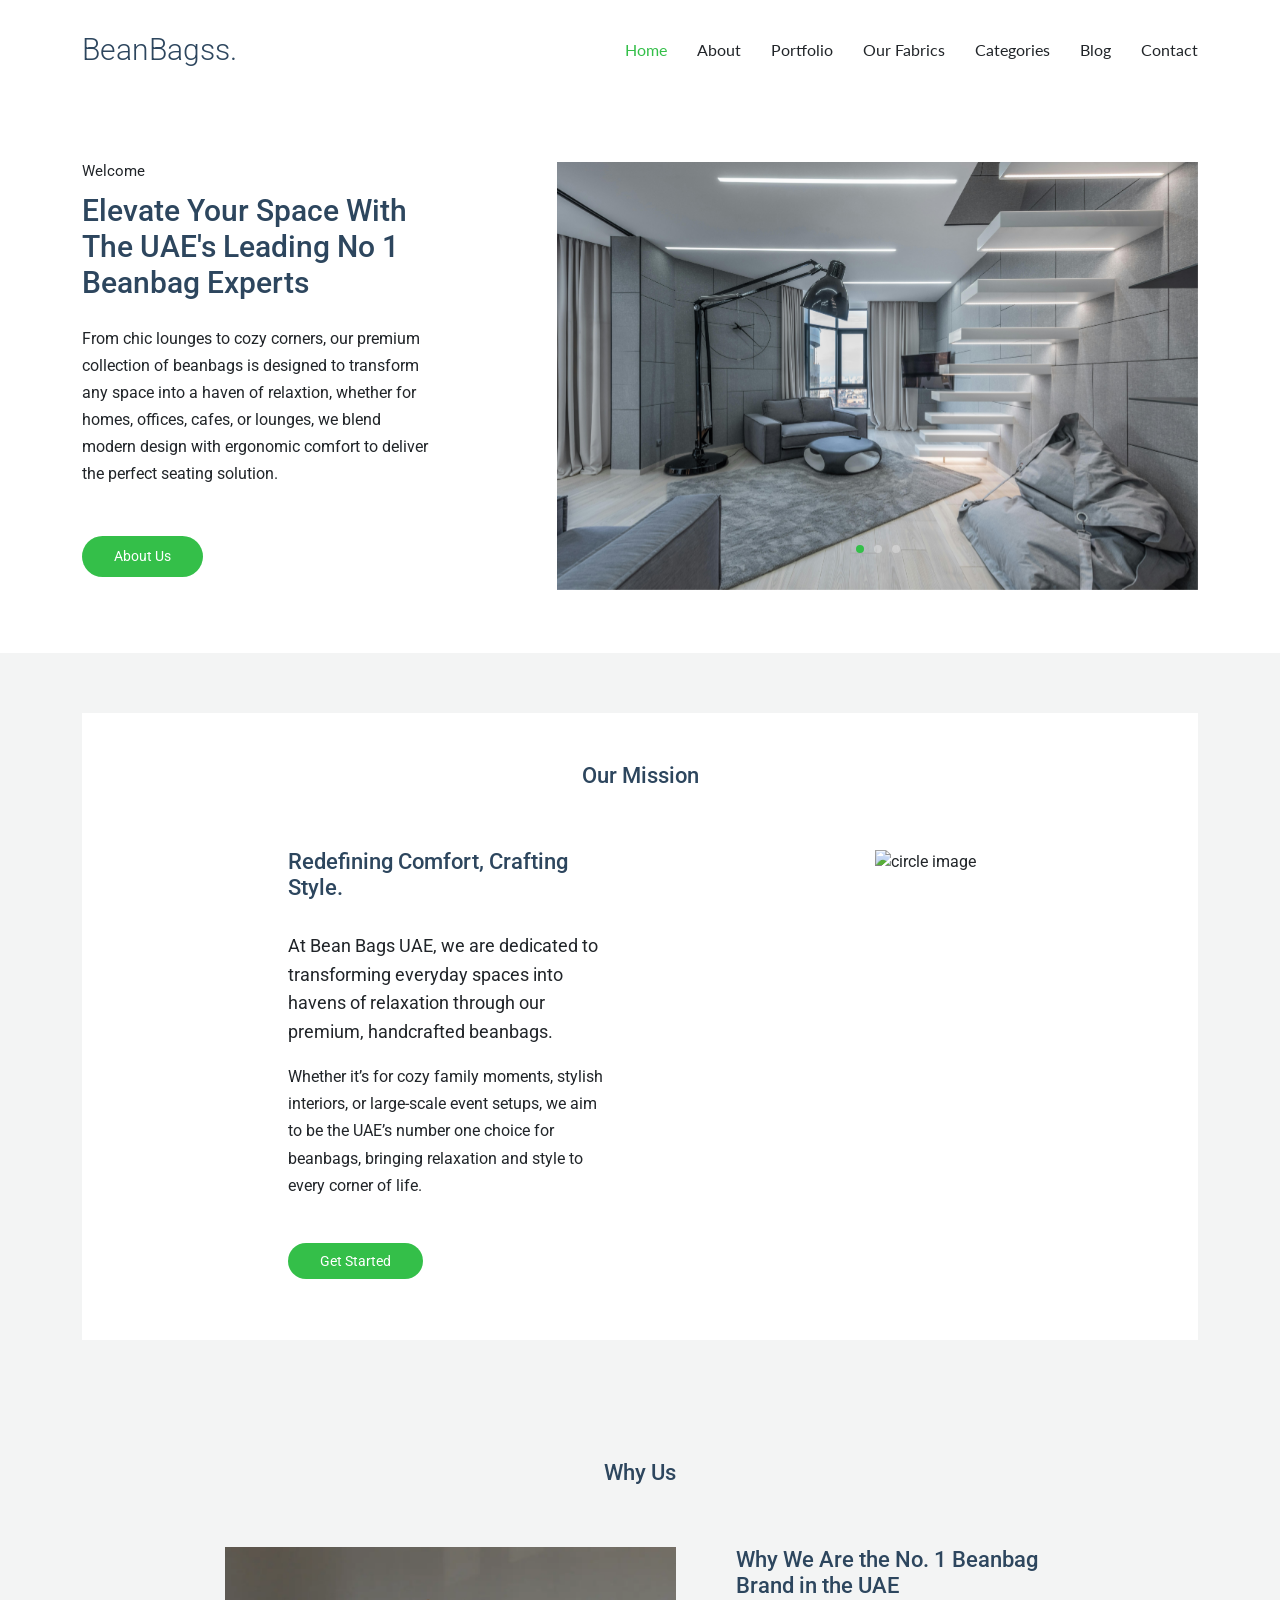
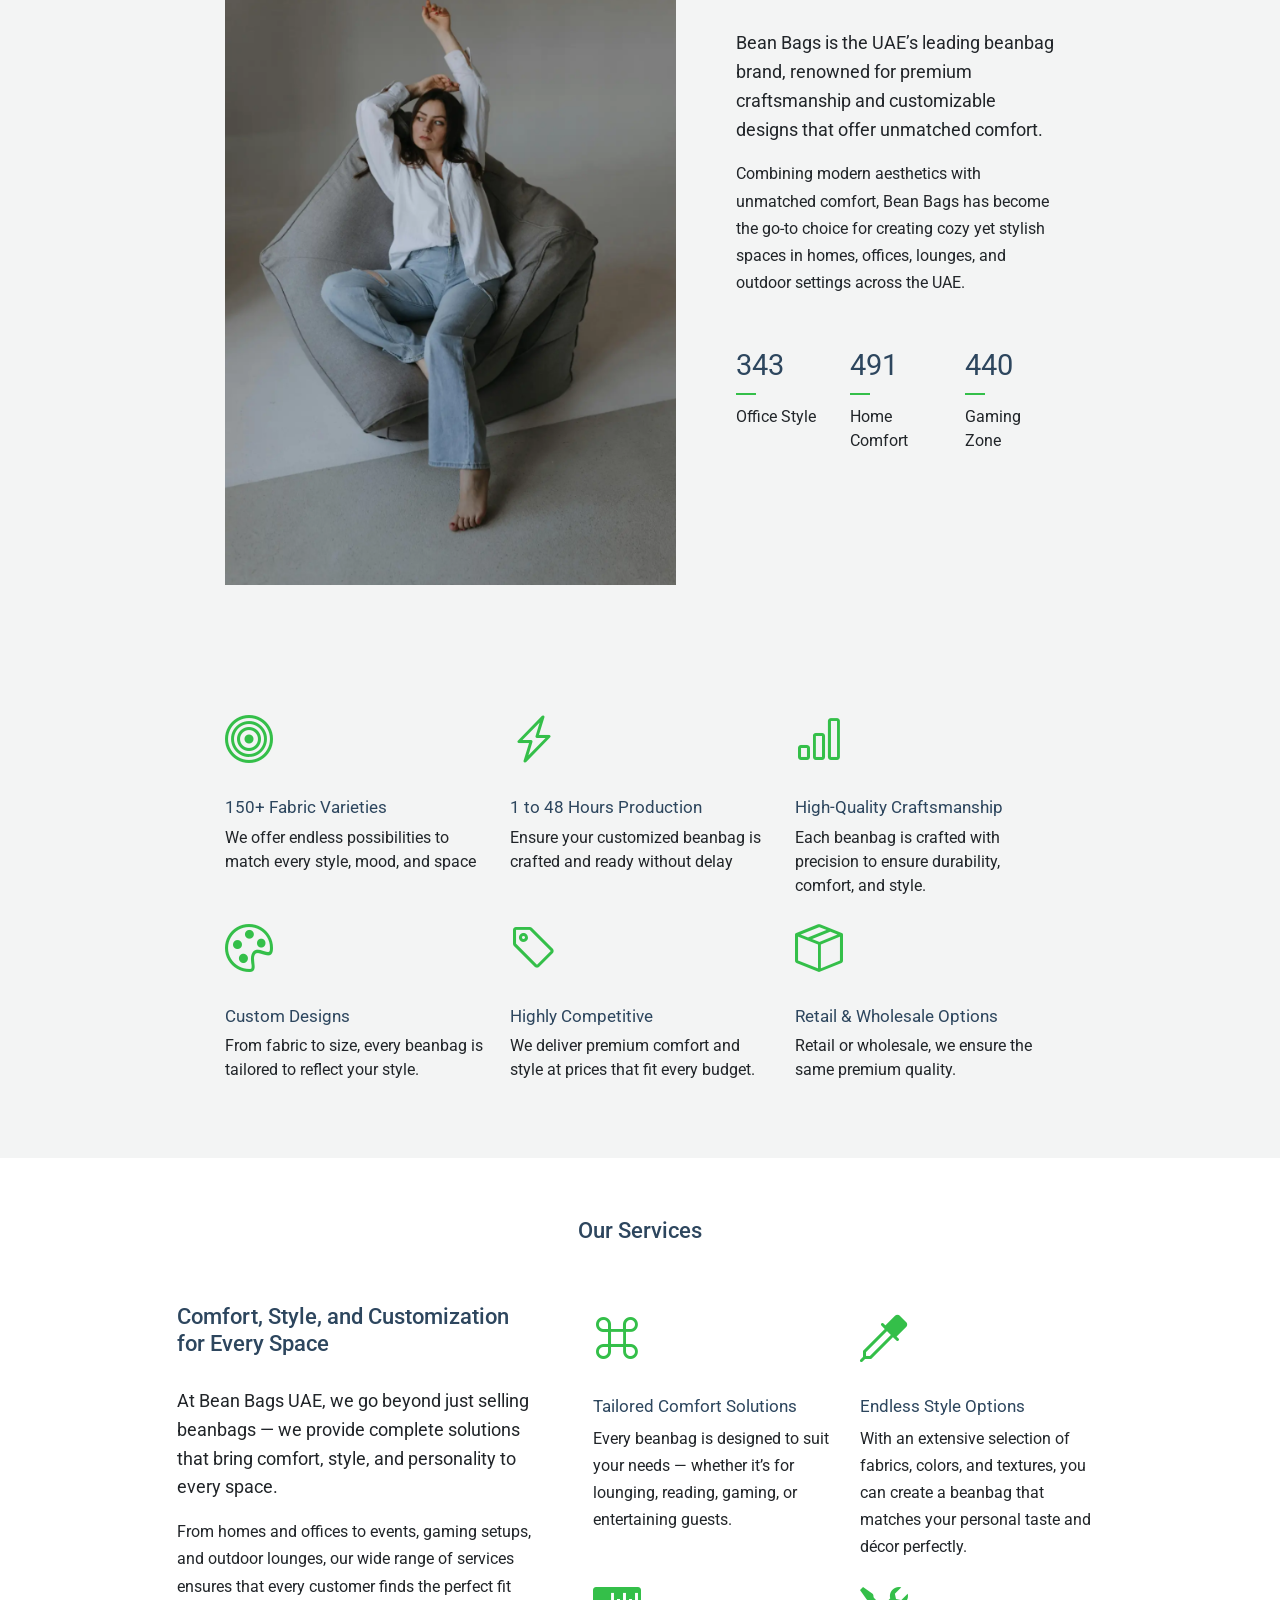
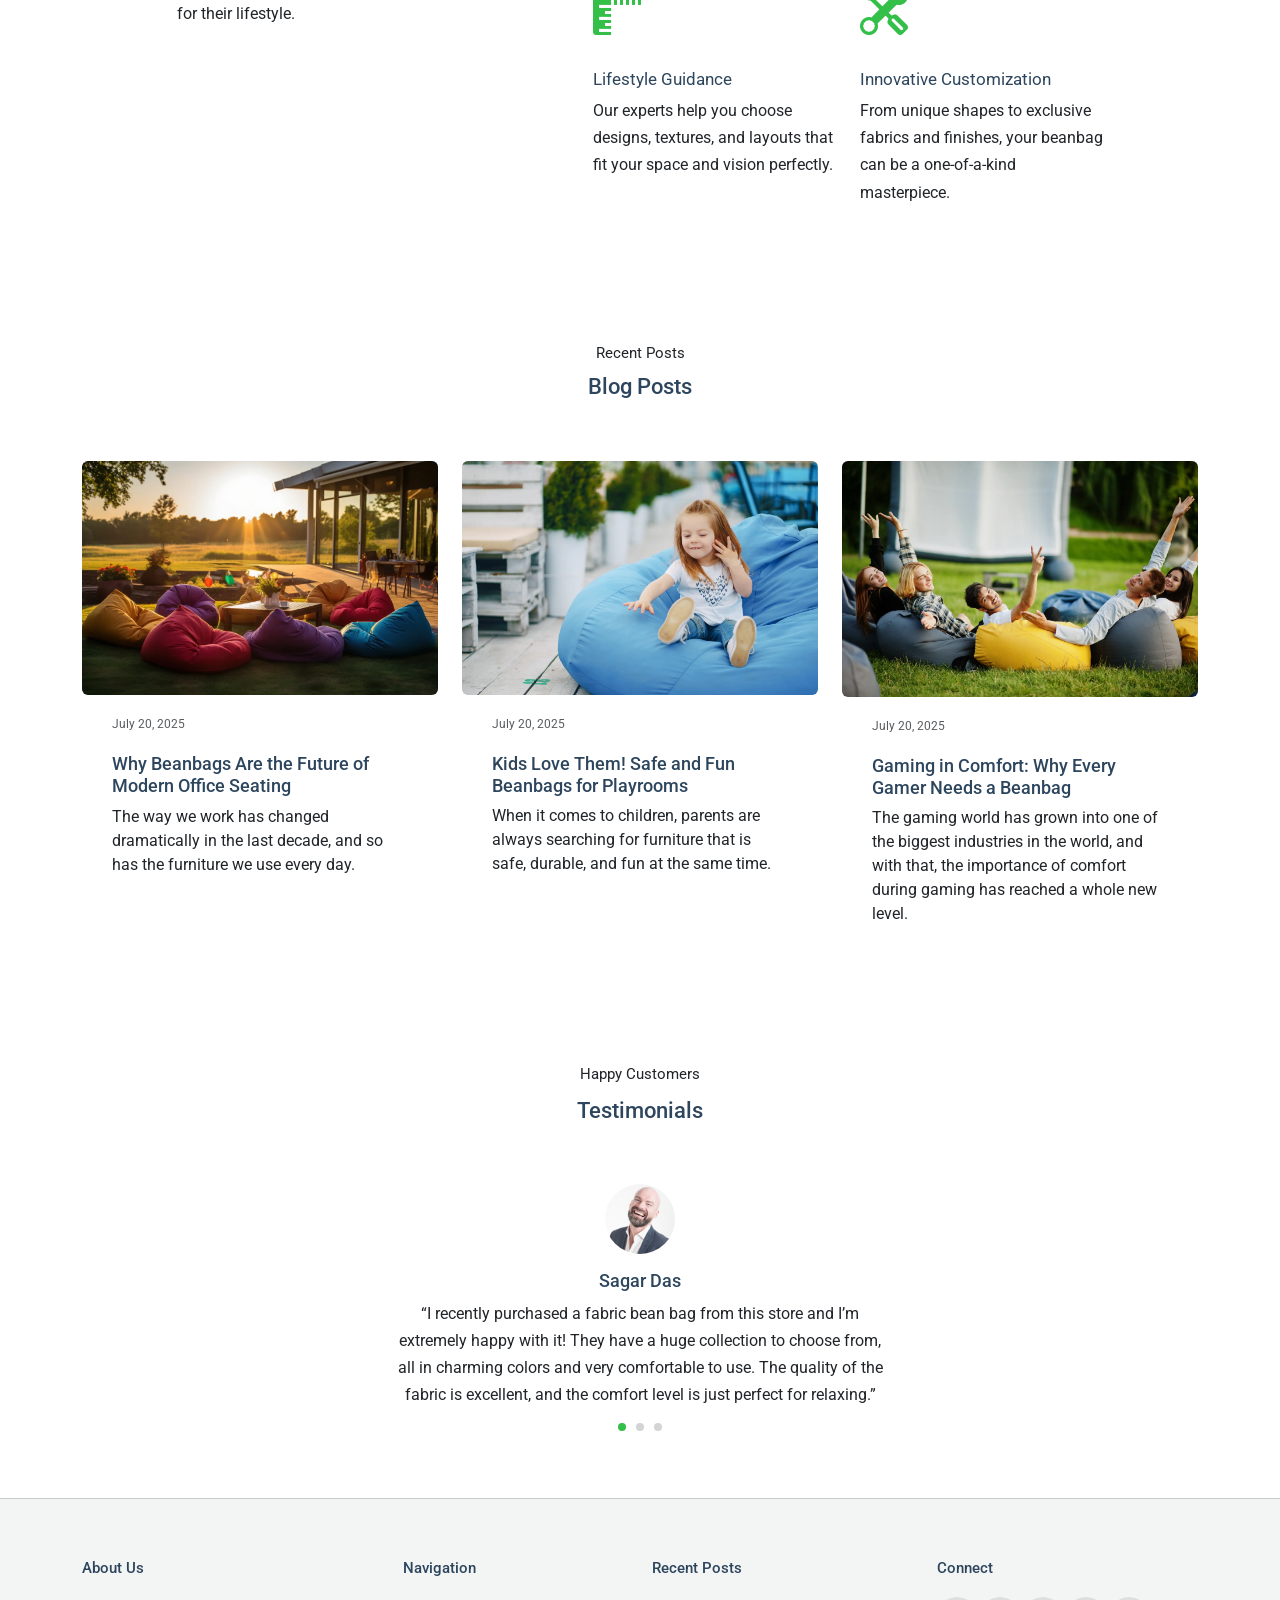
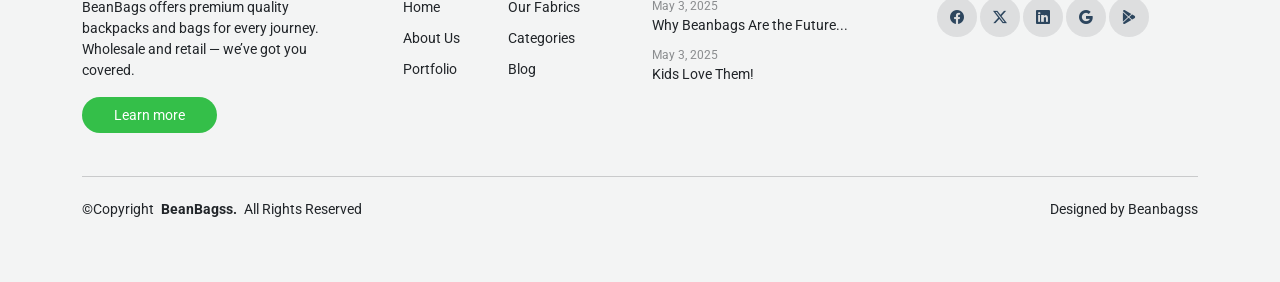
==== index.html @ 2bb68c2b "stage 1 completed" ====
<!DOCTYPE html>
<html lang="en">

<head>
  <meta charset="utf-8">
  <meta content="width=device-width, initial-scale=1.0" name="viewport">
  <title>BeanBagss</title>
  <meta name="description" content="">
  <meta name="keywords" content="">

  <!-- Favicons -->
  <link href="assets/img/favicon.png" rel="icon">
  <link href="assets/img/apple-touch-icon.png" rel="apple-touch-icon">

  <!-- Fonts -->
  <link href="https://fonts.googleapis.com" rel="preconnect">
  <link href="https://fonts.gstatic.com" rel="preconnect" crossorigin>
  <link
    href="https://fonts.googleapis.com/css2?family=Roboto:ital,wght@0,100;0,300;0,400;0,500;0,700;0,900;1,100;1,300;1,400;1,500;1,700;1,900&family=Lato:ital,wght@0,100;0,300;0,400;0,700;0,900;1,100;1,300;1,400;1,700;1,900&display=swap"
    rel="stylesheet">

  <!-- Vendor CSS Files -->
  <link href="assets/vendor/bootstrap/css/bootstrap.min.css" rel="stylesheet">
  <link href="assets/vendor/bootstrap-icons/bootstrap-icons.css" rel="stylesheet">
  <link href="assets/vendor/aos/aos.css" rel="stylesheet">
  <link href="assets/vendor/swiper/swiper-bundle.min.css" rel="stylesheet">
  <link href="assets/vendor/glightbox/css/glightbox.min.css" rel="stylesheet">

  <!-- Main CSS File -->
  <link href="assets/css/main.css" rel="stylesheet">


</head>

<body class="index-page">

  <header id="header" class="header d-flex align-items-center sticky-top">
    <div class="container-fluid container-xl position-relative d-flex align-items-center justify-content-between">

      <a href="index.html" class="logo d-flex align-items-center">
        <!-- Uncomment the line below if you also wish to use an image logo -->
        <!-- <img src="assets/img/logo.png" alt=""> -->
        <h1 class="sitename">BeanBagss.</h1>
      </a>

      <nav id="navmenu" class="navmenu">
        <ul>
          <li><a href="index.html" class="active">Home</a></li>
          <li><a href="about.html">About</a></li>
          <li><a href="portfolio.html">Portfolio</a></li>
          <li><a href="OurFabrics.html">Our Fabrics</a></li>
          <li><a href="category.html">Categories</a></li>
          <li><a href="blog.html">Blog</a></li>

          <li><a href="contact.html">Contact</a></li>
        </ul>
        <i class="mobile-nav-toggle d-xl-none bi bi-list"></i>
      </nav>

    </div>
  </header>

  <main class="main">

    <!-- About Section -->
    <section id="about" class="about section">

      <div class="container">
        <div class="row align-items-center justify-content-between">
          <div class="col-lg-7 mb-5 mb-lg-0 order-lg-2" data-aos="fade-up" data-aos-delay="400">
            <div class="swiper init-swiper">
              <script type="application/json" class="swiper-config">
                {
                  "loop": true,
                  "speed": 600,
                  "autoplay": {
                    "delay": 5000
                  },
                  "slidesPerView": "auto",
                  "pagination": {
                    "el": ".swiper-pagination",
                    "type": "bullets",
                    "clickable": true
                  },
                  "breakpoints": {
                    "320": {
                      "slidesPerView": 1,
                      "spaceBetween": 40
                    },
                    "1200": {
                      "slidesPerView": 1,
                      "spaceBetween": 1
                    }
                  }
                }
              </script>
              <div class="swiper-wrapper">
                <div class="swiper-slide">
                  <img src="assets/img/img1.jpg" alt="Image" class="img-fluid">
                </div>
                <div class="swiper-slide">
                  <img src="assets/img/img2.jpg" alt="Image" class="img-fluid">
                </div>
                <div class="swiper-slide">
                  <img src="assets/img/img3.jpg" alt="Image" class="img-fluid">
                </div>
              </div>
              <div class="swiper-pagination"></div>
            </div>
          </div>
          <div class="col-lg-4 order-lg-1">
            <span class="section-subtitle" data-aos="fade-up">Welcome</span>
            <h1 class="mb-4" data-aos="fade-up">
              Elevate Your Space With The UAE's Leading No 1 Beanbag Experts
            </h1>
            <p data-aos="fade-up">
              From chic lounges to cozy corners, our premium collection of beanbags is designed to transform any space
              into a haven of relaxtion, whether for homes, offices, cafes, or lounges, we blend modern design with
              ergonomic comfort to deliver the perfect seating solution.
            </p>
            <p class="mt-5" data-aos="fade-up">
              <a href="about.html" class="btn btn-get-started">About Us</a>
            </p>
          </div>
        </div>
      </div>
    </section><!-- /About Section -->

    <!-- About 2 Section -->
    <section id="about-2" class="about-2 section light-background">

      <div class="container">
        <div class="content">
          <div class="container section-title" data-aos="fade-up">

            <h2>Our Mission</h2>
          </div><!-- End Section Title -->
          <div class="row justify-content-center">
            <div class="col-sm-12 col-md-5 col-lg-4 col-xl-4 order-lg-2 offset-xl-1 mb-4">
              <div class="img-wrap text-center text-md-left" data-aos="fade-up" data-aos-delay="100">
                <div class="img">
                  <img src="assets/img/img4.png" alt="circle image" class="img-fluid">
                </div>
              </div>
            </div>

            <div class="offset-md-0 offset-lg-1 col-sm-12 col-md-5 col-lg-5 col-xl-4" data-aos="fade-up">
              <div class="px-3">
                <!-- <span class="content-subtitle">Our Mission</span> -->
                <h2 class="content-title text-start">
                  Redefining Comfort, Crafting Style.
                </h2>
                <p class="lead">
                  At Bean Bags UAE, we are dedicated to transforming everyday spaces into havens of relaxation through
                  our premium, handcrafted beanbags. </p>
                <p class="mb-5">
                  Whether it’s for cozy family moments, stylish interiors, or large-scale event setups, we aim to be the
                  UAE’s number one choice
                  for beanbags, bringing relaxation and style to every corner of life.
                </p>
                <p>
                  <a href="#" class="btn-get-started">Get Started</a>
                </p>
              </div>
            </div>
          </div>
        </div>
      </div>
    </section><!-- /About 2 Section -->

    <!-- Services Section -->


    <!-- Stats Section -->
    <section id="stats" class="stats section light-background">
      <div class="container section-title" data-aos="fade-up">

        <h2>Why Us</h2>
      </div><!-- End Section Title -->
      <div class="container">

        <div class="row gy-4 justify-content-center">

          <div class="col-lg-5">
            <div class="images-overlap">
              <img src="assets/img/img17.png" alt="student" class="img-fluid img-1" data-aos="fade-up">
            </div>
          </div>

          <div class="col-lg-4 ps-lg-5">
            <h2 class="content-title">Why We Are the No. 1 Beanbag Brand
              in the UAE</h2>
            <p class="lead">
              Bean Bags is the UAE’s leading beanbag brand, renowned for premium craftsmanship and customizable designs
              that offer unmatched comfort.
            </p>
            <p class="mb-5">
              Combining modern aesthetics with unmatched comfort, Bean Bags has become the go-to choice for creating
              cozy
              yet stylish spaces in homes, offices, lounges, and outdoor settings across the UAE.
            </p>
            <div class="row mb-5 count-numbers">

              <!-- Start Stats Item -->
              <div class="col-4 counter" data-aos="fade-up" data-aos-delay="100">
                <span data-purecounter-separator="true" data-purecounter-start="0" data-purecounter-end="457"
                  data-purecounter-duration="1" class="purecounter number"></span>
                <span class="d-block">Office Style</span>
              </div>
              <!-- End Stats Item -->

              <!-- Start Stats Item -->
              <div class="col-4 counter" data-aos="fade-up" data-aos-delay="200">
                <span data-purecounter-separator="true" data-purecounter-start="0" data-purecounter-end="654"
                  data-purecounter-duration="1" class="purecounter number"></span>
                <span class="d-block">Home Comfort</span>
              </div>
              <!-- End Stats Item -->

              <!-- Start Stats Item -->
              <div class="col-4 counter" data-aos="fade-up" data-aos-delay="300">
                <span data-purecounter-separator="true" data-purecounter-start="0" data-purecounter-end="587"
                  data-purecounter-duration="1" class="purecounter number"></span>
                <span class="d-block">Gaming Zone</span>
              </div>
              <!-- End Stats Item -->

            </div>
          </div>

        </div>

      </div>
    </section><!-- /Stats Section -->




    <section id="services" class="services section light-background">

      <div class="container">
        <div class="row gy-4 justify-content-center">

          <div class="col-lg-3">
            <div class="services-item" data-aos="fade-up">
              <div class="services-icon">
                <i class="bi bi-bullseye"></i>
              </div>
              <div>
                <h3>150+ Fabric Varieties</h3>
                <p>We offer endless possibilities to match every style, mood, and space</p>
              </div>
            </div>
          </div>

          <div class="col-lg-3">
            <div class="services-item" data-aos="fade-up" data-aos-delay="100">
              <div class="services-icon">
                <i class="bi bi-lightning-charge"></i>
              </div>
              <div>
                <h3>1 to 48 Hours Production</h3>
                <p>Ensure your customized beanbag is crafted and ready without delay</p>
              </div>
            </div>
          </div>

          <div class="col-lg-3">
            <div class="services-item" data-aos="fade-up" data-aos-delay="200">
              <div class="services-icon">
                <i class="bi bi-bar-chart"></i>
              </div>
              <div>
                <h3>High-Quality Craftsmanship</h3>
                <p>Each beanbag is crafted with precision to ensure durability, comfort, and style.</p>
              </div>
            </div>
          </div>




        </div>
      </div>

      <div class="container">
        <div class="row gy-4 justify-content-center">

          <div class="col-lg-3">
            <div class="services-item" data-aos="fade-up">
              <div class="services-icon">
                <i class="bi bi-palette"></i>
              </div>
              <div>
                <h3>Custom Designs</h3>
                <p>From fabric to size, every beanbag is tailored to reflect your style.</p>
              </div>
            </div>
          </div>

          <div class="col-lg-3">
            <div class="services-item" data-aos="fade-up" data-aos-delay="100">
              <div class="services-icon">
                <i class="bi bi-tag"></i>
              </div>
              <div>
                <h3>Highly Competitive</h3>
                <p>We deliver premium comfort and style at prices that fit every budget.</p>
              </div>
            </div>
          </div>

          <div class="col-lg-3">
            <div class="services-item" data-aos="fade-up" data-aos-delay="200">
              <div class="services-icon">
                <i class="bi bi-box-seam"></i>
              </div>
              <div>
                <h3>Retail & Wholesale Options</h3>
                <p> Retail or wholesale, we ensure the same premium quality.</p>
              </div>
            </div>
          </div>




        </div>
      </div>
    </section><!-- /Services Section -->





    <!-- Services 2 Section -->
    <section id="services-2" class="services-2 section">

      <div class="container">
        <div class="container section-title" data-aos="fade-up">

          <h2>Our Services</h2>
        </div><!-- End Section Title -->
        <div class="row justify-content-center" data-aos="fade-up">
          <div class="col-md-6 col-lg-4">

            <h2 class="content-title">
              Comfort, Style, and Customization for Every Space
            </h2>
            <p class="lead">
              At Bean Bags UAE, we go beyond just selling beanbags — we provide complete solutions that bring comfort,
              style, and personality to every space.
            </p>
            <p class="mb-5">
              From homes and offices to events, gaming setups, and outdoor lounges, our wide range of services ensures
              that every customer finds the perfect fit for their lifestyle.
            </p>
            <!-- <p>
              <a href="#" class="btn btn-get-started">View All Services</a>
            </p> -->
          </div>
          <div class="col-md-6 col-lg-6 ps-lg-5">
            <div class="row">
              <div class="col-6 col-sm-6 col-md-6 col-lg-6">
                <div class="services-item" data-aos="fade-up" data-aos-delay="">
                  <div class="services-icon">
                    <i class="bi bi-command"></i>
                  </div>
                  <div>
                    <h3>Tailored Comfort Solutions</h3>
                    <p>Every beanbag is designed to suit your needs — whether it’s for lounging, reading, gaming, or
                      entertaining guests.</p>
                  </div>
                </div>
              </div>
              <div class="col-6 col-sm-6 col-md-6 col-lg-6">
                <div class="services-item" data-aos="fade-up" data-aos-delay="100">
                  <div class="services-icon">
                    <i class="bi bi-eyedropper"></i>
                  </div>
                  <div>
                    <h3>Endless Style Options</h3>
                    <p>With an extensive selection of fabrics, colors, and textures, you can create a beanbag that
                      matches your personal taste and décor perfectly.</p>
                  </div>
                </div>
              </div>


              <div class="col-6 col-sm-6 col-md-6 col-lg-6">
                <div class="services-item" data-aos="fade-up" data-aos-delay="200">
                  <div class="services-icon">
                    <i class="bi bi-rulers"></i>
                  </div>
                  <div>
                    <h3>Lifestyle Guidance</h3>
                    <p>Our experts help you choose designs, textures, and layouts that fit your space and vision
                      perfectly.</p>
                  </div>
                </div>
              </div>



              <div class="col-6 col-sm-6 col-md-6 col-lg-6">
                <div class="services-item" data-aos="fade-up" data-aos-delay="300">
                  <div class="services-icon">
                    <i class="bi bi-tools"></i>
                  </div>
                  <div>
                    <h3>Innovative Customization</h3>
                    <p>From unique shapes to exclusive fabrics and finishes, your beanbag can be a one-of-a-kind
                      masterpiece.</p>
                  </div>
                </div>
              </div>
            </div>
          </div>
        </div>
      </div>
    </section><!-- /Services 2 Section -->






    <!-- Blog Posts Section -->
    <section id="blog-posts" class="blog-posts section">
      <!-- Section Title -->
      <div class="container section-title" data-aos="fade-up">
        <p>Recent Posts</p>
        <h2>Blog Posts</h2>
      </div><!-- End Section Title -->
      <div class="container">

        <div class="row gy-4">
          <div class="col-md-6 col-lg-4">
            <div class="post-entry" data-aos="fade-up" data-aos-delay="100">
              <a href="#" class="thumb d-block"><img src="assets/img/img211.png" alt="Image"
                  class="img-fluid rounded"></a>

              <div class="post-content">
                <div class="meta">

                  <span class="date">July 20, 2025</span>
                </div>
                <h3><a href="blog1.html">Why Beanbags Are the Future of Modern Office Seating</a></h3>
                <p>
                  The way we work has changed dramatically in the last decade, and so has the furniture we use every
                  day.
                </p>


              </div>
            </div>
          </div>

          <div class="col-md-6 col-lg-4">
            <div class="post-entry" data-aos="fade-up" data-aos-delay="200">
              <a href="#" class="thumb d-block"><img src="assets/img/img22.png" alt="Image"
                  class="img-fluid rounded"></a>

              <div class="post-content">
                <div class="meta">

                  <span class="date">July 20, 2025</span>
                </div>
                <h3><a href="blog2.html">Kids Love Them! Safe and Fun Beanbags for Playrooms</a></h3>
                <p>
                  When it comes to children, parents are always searching for furniture that is
                  safe, durable, and fun at the same time.
                </p>


              </div>
            </div>
          </div>

          <div class="col-md-6 col-lg-4">
            <div class="post-entry" data-aos="fade-up" data-aos-delay="300">
              <a href="#" class="thumb d-block"><img src="assets/img/img23.png" alt="Image"
                  class="img-fluid rounded"></a>

              <div class="post-content">
                <div class="meta">

                  <span class="date">July 20, 2025</span>
                </div>
                <h3><a href="blog3.html">Gaming in Comfort: Why Every Gamer Needs a Beanbag</a></h3>
                <p>
                  The gaming world has grown into one of the biggest industries in the world, and
                  with that, the importance of comfort during gaming has reached a whole new
                  level.
                </p>


              </div>
            </div>
          </div>
        </div>
      </div>
    </section><!-- /Blog Posts Section -->


    <!-- Testimonials Section -->
    <section id="testimonials" class="testimonials section">
      <!-- Section Title -->
      <div class="container section-title" data-aos="fade-up">
        <p>Happy Customers</p>
        <h2>Testimonials</h2>
      </div><!-- End Section Title -->

      <div class="container" data-aos="fade-up">
        <div class="row justify-content-center">
          <div class="col-lg-7">
            <div class="swiper init-swiper">
              <script type="application/json" class="swiper-config">
                {
                  "loop": true,
                  "speed": 600,
                  "autoplay": {
                    "delay": 5000
                  },
                  "slidesPerView": "auto",
                  "pagination": {
                    "el": ".swiper-pagination",
                    "type": "bullets",
                    "clickable": true
                  },
                  "breakpoints": {
                    "320": {
                      "slidesPerView": 1,
                      "spaceBetween": 40
                    },
                    "1200": {
                      "slidesPerView": 1,
                      "spaceBetween": 1
                    }
                  }
                }
              </script>
              <div class="swiper-wrapper">
                <div class="swiper-slide">
                  <div class="testimonial mx-auto">
                    <figure class="img-wrap">
                      <img src="assets/img/testimonials/testimonials-1.jpg" alt="Image" class="img-fluid">
                    </figure>
                    <h3 class="name">Sagar Das</h3>
                    <blockquote>
                      <p>
                        “I recently purchased a fabric bean bag from this store and I’m extremely happy with it! They
                        have a huge collection to choose from,
                        all in charming colors and very comfortable to use. The quality of the fabric is excellent, and
                        the comfort level is just perfect for relaxing.”
                      </p>
                    </blockquote>
                  </div>
                </div>
                <div class="swiper-slide">
                  <div class="testimonial mx-auto">
                    <figure class="img-wrap">
                      <img src="assets/img/testimonials/testimonials-2.jpg" alt="Image" class="img-fluid">
                    </figure>
                    <h3 class="name">Ryan RBK</h3>
                    <blockquote>
                      <p>
                        “Recently ordered their sofa and absolutely loved it. Was skeptical
                        because it was online but i was fully happy and satisfied once i got it delivered. Amazing
                        finish and quality.”
                      </p>
                    </blockquote>
                  </div>
                </div>
                <div class="swiper-slide">
                  <div class="testimonial mx-auto">
                    <figure class="img-wrap">
                      <img src="assets/img/testimonials/testimonials-3.jpg" alt="Image" class="img-fluid">
                    </figure>
                    <h3 class="name">Marianna M</h3>
                    <blockquote>
                      <p>
                        “We are very satisfied with Beanbags UAE.
                        Great quality bean bags for a fair price.
                        Very good service, fast communication and delivery.
                        Polite and professional employees.
                        Definitely will buy again.”
                      </p>
                    </blockquote>
                  </div>
                </div>
              </div>
              <div class="swiper-pagination"></div>
            </div>
          </div>
        </div>
      </div>
    </section><!-- /Testimonials Section -->

  </main>

  <footer id="footer" class="footer light-background">
    <div class="container">
      <div class="row g-4">
        <div class="col-md-6 col-lg-3 mb-3 mb-md-0">
          <div class="widget">
            <h3 class="widget-heading">About Us</h3>
            <p class="mb-4">
              BeanBags offers premium quality backpacks and bags for every journey. Wholesale and retail — we’ve got you
              covered.
            </p>
            <p class="mb-0">
              <a href="index.html" class="btn-learn-more">Learn more</a>
            </p>
          </div>
        </div>
        <div class="col-md-6 col-lg-3 ps-lg-5 mb-3 mb-md-0">
          <div class="widget">
            <h3 class="widget-heading">Navigation</h3>
            <ul class="list-unstyled float-start me-5">
              <li><a href="index.html">Home</a></li>
              <li><a href="about.html">About Us</a></li>
              <li><a href="portfolio.html">Portfolio</a></li>
            </ul>
            <ul class="list-unstyled float-start">
              <li><a href="OurFabrics.html">Our Fabrics</a></li>
              <li><a href="category.html">Categories</a></li>
              <li><a href="blog.html">Blog</a></li>
            </ul>
          </div>
        </div>
        <div class="col-md-6 col-lg-3 pl-lg-5">
          <div class="widget">
            <h3 class="widget-heading">Recent Posts</h3>
            <ul class="list-unstyled footer-blog-entry">
              <li>
                <span class="d-block date">May 3, 2025</span>
                <a href="blog1.html">Why Beanbags Are the Future...</a>
              </li>
              <li>
                <span class="d-block date">May 3, 2025</span>
                <a href="blog2.html">Kids Love Them!</a>
              </li>
            </ul>
          </div>
        </div>
        <div class="col-md-6 col-lg-3 pl-lg-5">
          <div class="widget">
            <h3 class="widget-heading">Connect</h3>
            <ul class="list-unstyled social-icons light mb-3">
              <li>
                <a href="#"><span class="bi bi-facebook"></span></a>
              </li>
              <li>
                <a href="#"><span class="bi bi-twitter-x"></span></a>
              </li>
              <li>
                <a href="#"><span class="bi bi-linkedin"></span></a>
              </li>
              <li>
                <a href="#"><span class="bi bi-google"></span></a>
              </li>
              <li>
                <a href="#"><span class="bi bi-google-play"></span></a>
              </li>
            </ul>
          </div>


        </div>
      </div>

      <div class="copyright d-flex flex-column flex-md-row align-items-center justify-content-md-between">
        <p>©<span>Copyright</span> <strong class="px-1 sitename">BeanBagss.</strong> <span>All Rights Reserved</span>
        </p>
        <div class="credits">
          Designed by <a href="index.html">Beanbagss</a>
        </div>
      </div>
    </div>
  </footer>

  <!-- Scroll Top -->
  <a href="#" id="scroll-top" class="scroll-top d-flex align-items-center justify-content-center"><i
      class="bi bi-arrow-up-short"></i></a>

  <!-- Preloader -->
  <div id="preloader"></div>

  <!-- Vendor JS Files -->
  <script src="assets/vendor/bootstrap/js/bootstrap.bundle.min.js"></script>
  <script src="assets/vendor/php-email-form/validate.js"></script>
  <script src="assets/vendor/aos/aos.js"></script>
  <script src="assets/vendor/swiper/swiper-bundle.min.js"></script>
  <script src="assets/vendor/purecounter/purecounter_vanilla.js"></script>
  <script src="assets/vendor/glightbox/js/glightbox.min.js"></script>
  <script src="assets/vendor/imagesloaded/imagesloaded.pkgd.min.js"></script>
  <script src="assets/vendor/isotope-layout/isotope.pkgd.min.js"></script>

  <!-- Main JS File -->
  <script src="assets/js/main.js"></script>

</body>

</html>
---- assets/css/main.css ----
/**
* Template Name: Active
* Template URL: https://bootstrapmade.com/active-bootstrap-website-template/
* Updated: Aug 07 2024 with Bootstrap v5.3.3
* Author: BootstrapMade.com
* License: https://bootstrapmade.com/license/
*/

/*--------------------------------------------------------------
# Font & Color Variables
# Help: https://bootstrapmade.com/color-system/
--------------------------------------------------------------*/
/* Fonts */
:root {
  --default-font: "Roboto",  system-ui, -apple-system, "Segoe UI", Roboto, "Helvetica Neue", Arial, "Noto Sans", "Liberation Sans", sans-serif, "Apple Color Emoji", "Segoe UI Emoji", "Segoe UI Symbol", "Noto Color Emoji";
  --heading-font: "Roboto",  sans-serif;
  --nav-font: "Lato",  sans-serif;
}

/* Global Colors - The following color variables are used throughout the website. Updating them here will change the color scheme of the entire website */
:root { 
  --background-color: #ffffff; /* Background color for the entire website, including individual sections */
  --default-color: #212529; /* Default color used for the majority of the text content across the entire website */
  --heading-color: #2d465e; /* Color for headings, subheadings and title throughout the website */
  --accent-color: #34bf49; /* Accent color that represents your brand on the website. It's used for buttons, links, and other elements that need to stand out */
  --surface-color: #ffffff; /* The surface color is used as a background of boxed elements within sections, such as cards, icon boxes, or other elements that require a visual separation from the global background. */
  --contrast-color: #ffffff; /* Contrast color for text, ensuring readability against backgrounds of accent, heading, or default colors. */
}

/* Nav Menu Colors - The following color variables are used specifically for the navigation menu. They are separate from the global colors to allow for more customization options */
:root {
  --nav-color: #212529;  /* The default color of the main navmenu links */
  --nav-hover-color: #34bf49; /* Applied to main navmenu links when they are hovered over or active */
  --nav-mobile-background-color: #ffffff; /* Used as the background color for mobile navigation menu */
  --nav-dropdown-background-color: #ffffff; /* Used as the background color for dropdown items that appear when hovering over primary navigation items */
  --nav-dropdown-color: #212529; /* Used for navigation links of the dropdown items in the navigation menu. */
  --nav-dropdown-hover-color: #34bf49; /* Similar to --nav-hover-color, this color is applied to dropdown navigation links when they are hovered over. */
}

/* Color Presets - These classes override global colors when applied to any section or element, providing reuse of the sam color scheme. */

.light-background {
  --background-color: #f3f4f4;
  --surface-color: #ffffff;
}

.dark-background {
  --background-color: #060606;
  --default-color: #ffffff;
  --heading-color: #ffffff;
  --surface-color: #252525;
  --contrast-color: #ffffff;
}

/* Smooth scroll */
:root {
  scroll-behavior: smooth;
}

/*--------------------------------------------------------------
# General Styling & Shared Classes
--------------------------------------------------------------*/
body {
  color: var(--default-color);
  background-color: var(--background-color);
  font-family: var(--default-font);
}

a {
  color: var(--accent-color);
  text-decoration: none;
  transition: 0.3s;
}

a:hover {
  color: color-mix(in srgb, var(--accent-color), transparent 25%);
  text-decoration: none;
}

h1,
h2,
h3,
h4,
h5,
h6 {
  color: var(--heading-color);
  font-family: var(--heading-font);
}

/* PHP Email Form Messages
------------------------------*/
.php-email-form .error-message {
  display: none;
  background: #df1529;
  color: #ffffff;
  text-align: left;
  padding: 15px;
  margin-bottom: 24px;
  font-weight: 600;
}

.php-email-form .sent-message {
  display: none;
  color: #ffffff;
  background: #059652;
  text-align: center;
  padding: 15px;
  margin-bottom: 24px;
  font-weight: 600;
}

.php-email-form .loading {
  display: none;
  background: var(--surface-color);
  text-align: center;
  padding: 15px;
  margin-bottom: 24px;
}

.php-email-form .loading:before {
  content: "";
  display: inline-block;
  border-radius: 50%;
  width: 24px;
  height: 24px;
  margin: 0 10px -6px 0;
  border: 3px solid var(--accent-color);
  border-top-color: var(--surface-color);
  animation: php-email-form-loading 1s linear infinite;
}

@keyframes php-email-form-loading {
  0% {
    transform: rotate(0deg);
  }

  100% {
    transform: rotate(360deg);
  }
}

/*--------------------------------------------------------------
# Global Header
--------------------------------------------------------------*/
.header {
  color: var(--default-color);
  background-color: var(--background-color);
  padding: 20px 0;
  transition: all 0.5s;
  z-index: 997;
}

.header .logo {
  line-height: 1;
}

.header .logo img {
  max-height: 32px;
  margin-right: 8px;
}

.header .logo h1 {
  font-size: 30px;
  margin: 0;
  font-weight: 300;
  color: var(--heading-color);
}

.scrolled .header {
  box-shadow: 0px 0 18px rgba(0, 0, 0, 0.1);
}

/*--------------------------------------------------------------
# Navigation Menu
--------------------------------------------------------------*/
/* Navmenu - Desktop */
@media (min-width: 1200px) {
  .navmenu {
    padding: 0;
  }

  .navmenu ul {
    margin: 0;
    padding: 0;
    display: flex;
    list-style: none;
    align-items: center;
  }

  .navmenu li {
    position: relative;
  }

  .navmenu a,
  .navmenu a:focus {
    color: var(--nav-color);
    padding: 18px 15px;
    font-size: 16px;
    font-family: var(--nav-font);
    font-weight: 400;
    display: flex;
    align-items: center;
    justify-content: space-between;
    white-space: nowrap;
    transition: 0.3s;
  }

  .navmenu a i,
  .navmenu a:focus i {
    font-size: 12px;
    line-height: 0;
    margin-left: 5px;
    transition: 0.3s;
  }

  .navmenu li:last-child a {
    padding-right: 0;
  }

  .navmenu li:hover>a,
  .navmenu .active,
  .navmenu .active:focus {
    color: var(--nav-hover-color);
  }

  .navmenu .dropdown ul {
    margin: 0;
    padding: 10px 0;
    background: var(--nav-dropdown-background-color);
    display: block;
    position: absolute;
    visibility: hidden;
    left: 14px;
    top: 130%;
    opacity: 0;
    transition: 0.3s;
    border-radius: 4px;
    z-index: 99;
    box-shadow: 0px 0px 30px rgba(0, 0, 0, 0.1);
  }

  .navmenu .dropdown ul li {
    min-width: 200px;
  }

  .navmenu .dropdown ul a {
    padding: 10px 20px;
    font-size: 15px;
    text-transform: none;
    color: var(--nav-dropdown-color);
  }

  .navmenu .dropdown ul a i {
    font-size: 12px;
  }

  .navmenu .dropdown ul a:hover,
  .navmenu .dropdown ul .active:hover,
  .navmenu .dropdown ul li:hover>a {
    color: var(--nav-dropdown-hover-color);
  }

  .navmenu .dropdown:hover>ul {
    opacity: 1;
    top: 100%;
    visibility: visible;
  }

  .navmenu .dropdown .dropdown ul {
    top: 0;
    left: -90%;
    visibility: hidden;
  }

  .navmenu .dropdown .dropdown:hover>ul {
    opacity: 1;
    top: 0;
    left: -100%;
    visibility: visible;
  }
}

/* Navmenu - Mobile */
@media (max-width: 1199px) {
  .mobile-nav-toggle {
    color: var(--nav-color);
    font-size: 28px;
    line-height: 0;
    margin-right: 10px;
    cursor: pointer;
    transition: color 0.3s;
  }

  .navmenu {
    padding: 0;
    z-index: 9997;
  }

  .navmenu ul {
    display: none;
    list-style: none;
    position: absolute;
    inset: 60px 20px 20px 20px;
    padding: 10px 0;
    margin: 0;
    border-radius: 6px;
    background-color: var(--nav-mobile-background-color);
    overflow-y: auto;
    transition: 0.3s;
    z-index: 9998;
    box-shadow: 0px 0px 30px rgba(0, 0, 0, 0.1);
  }

  .navmenu a,
  .navmenu a:focus {
    color: var(--nav-color);
    padding: 10px 20px;
    font-family: var(--nav-font);
    font-size: 17px;
    font-weight: 500;
    display: flex;
    align-items: center;
    justify-content: space-between;
    white-space: nowrap;
    transition: 0.3s;
  }

  .navmenu a i,
  .navmenu a:focus i {
    font-size: 12px;
    line-height: 0;
    margin-left: 5px;
    width: 30px;
    height: 30px;
    display: flex;
    align-items: center;
    justify-content: center;
    border-radius: 50%;
    transition: 0.3s;
    background-color: color-mix(in srgb, var(--accent-color), transparent 90%);
  }

  .navmenu a i:hover,
  .navmenu a:focus i:hover {
    background-color: var(--accent-color);
    color: var(--contrast-color);
  }

  .navmenu a:hover,
  .navmenu .active,
  .navmenu .active:focus {
    color: var(--nav-hover-color);
  }

  .navmenu .active i,
  .navmenu .active:focus i {
    background-color: var(--accent-color);
    color: var(--contrast-color);
    transform: rotate(180deg);
  }

  .navmenu .dropdown ul {
    position: static;
    display: none;
    z-index: 99;
    padding: 10px 0;
    margin: 10px 20px;
    background-color: var(--nav-dropdown-background-color);
    border: 1px solid color-mix(in srgb, var(--default-color), transparent 90%);
    box-shadow: none;
    transition: all 0.5s ease-in-out;
  }

  .navmenu .dropdown ul ul {
    background-color: rgba(33, 37, 41, 0.1);
  }

  .navmenu .dropdown ul a {
    color: var(--nav-dropdown-color);
  }

  .navmenu .dropdown ul a:hover,
  .navmenu .dropdown ul .active:hover,
  .navmenu .dropdown ul li:hover>a {
    color: var(--nav-dropdown-hover-color);
  }

  .navmenu .dropdown>.dropdown-active {
    display: block;
    background-color: rgba(33, 37, 41, 0.03);
  }

  .mobile-nav-active {
    overflow: hidden;
  }

  .mobile-nav-active .mobile-nav-toggle {
    color: #fff;
    position: absolute;
    font-size: 32px;
    top: 15px;
    right: 15px;
    margin-right: 0;
    z-index: 9999;
  }

  .mobile-nav-active .navmenu {
    position: fixed;
    overflow: hidden;
    inset: 0;
    background: rgba(33, 37, 41, 0.8);
    transition: 0.3s;
  }

  .mobile-nav-active .navmenu>ul {
    display: block;
  }
}

/*--------------------------------------------------------------
# Global Footer
--------------------------------------------------------------*/
.footer {
  background-color: var(--background-color);
  color: var(--default-color);
  padding: 60px 0;
  font-size: 14px;
  border-top: 1px solid color-mix(in srgb, var(--default-color), transparent 80%);
}

.footer a {
  color: var(--default-color) !important;
}

.footer a:hover {
  color: var(--accent-color);
}

.footer .copyright {
  margin-top: 50px;
  position: relative;
  padding-top: 20px;
  border-top: 1px solid color-mix(in srgb, var(--default-color), transparent 80%);
}

.footer .copyright p,
.footer .copyright .credits {
  margin: 2px 0;
}

.footer .btn-learn-more {
  background-color: var(--accent-color);
  border-radius: 30px;
  padding: 8px 30px;
  border: 2px solid transparent;
  transition: 0.3s all ease-in-out;
  font-size: 14px;
  color: var(--contrast-color) !important;
}

.footer .btn-learn-more:hover {
  border-color: var(--accent-color);
  background-color: transparent;
  color: var(--accent-color) !important;
}

.footer .widget .widget-heading {
  font-size: 15px;
  color: var(--heading-color);
  margin-bottom: 20px;
}

.footer .widget ul li {
  margin-bottom: 10px;
  line-height: 1.5;
}

.footer .widget ul li a {
  color: color-mix(in srgb, var(--heading-color), transparent 50%);
}

.footer .widget ul li a:hover {
  text-decoration: none;
  color: var(--heading-color);
}

.footer .widget .footer-blog-entry .date {
  color: color-mix(in srgb, var(--default-color), transparent 50%);
  font-size: 12px;
}

.footer .social-icons li {
  display: inline-block;
}

.footer .social-icons li a {
  display: inline-block;
  width: 40px;
  height: 40px;
  position: relative;
  border-radius: 50%;
  background: color-mix(in srgb, var(--default-color), transparent 90%);
}

.footer .social-icons li a span {
  color: color-mix(in srgb, var(--heading-color), transparent 0%);
  position: absolute;
  top: 50%;
  left: 50%;
  transform: translate(-50%, -50%);
  transition: 0.3s all ease-in-out;
}

.footer .social-icons li a:hover {
  background: var(--accent-color);
}

.footer .social-icons li a:hover span {
  color: var(--contrast-color);
}

.footer .social-icons li:first-child a {
  padding-left: 0;
}

.footer .footer-subscribe form {
  position: relative;
}

.footer .footer-subscribe .form-control {
  font-size: 14px;
  height: 42px;
  border: 2px solid color-mix(in srgb, var(--default-color), transparent 40%);
  background: none;
  color: var(--heading-color);
  padding-right: 40px;
}

.footer .footer-subscribe .form-control:focus {
  border-color: color-mix(in srgb, var(--default-color), transparent 10%);
  box-shadow: none;
}

.footer .footer-subscribe .form-control::placeholder {
  color: color-mix(in srgb, var(--heading-color), transparent 60%);
}

.footer .footer-subscribe .btn-link {
  padding: 0;
  margin: 0;
  font-size: 1.5rem;
  background-color: none;
  border-color: none;
  position: absolute;
  line-height: 0;
  color: color-mix(in srgb, var(--heading-color), transparent 20%);
  top: 20px;
  right: 10px;
  transform: translateY(-50%) rotate(0deg);
}

.footer .footer-subscribe .btn-link:hover,
.footer .footer-subscribe .btn-link:focus,
.footer .footer-subscribe .btn-link:active {
  text-decoration: none;
}

/*--------------------------------------------------------------
# Preloader
--------------------------------------------------------------*/
#preloader {
  position: fixed;
  inset: 0;
  z-index: 999999;
  overflow: hidden;
  background: var(--background-color);
  transition: all 0.6s ease-out;
}

#preloader:before {
  content: "";
  position: fixed;
  top: calc(50% - 30px);
  left: calc(50% - 30px);
  border: 6px solid #ffffff;
  border-color: var(--accent-color) transparent var(--accent-color) transparent;
  border-radius: 50%;
  width: 60px;
  height: 60px;
  animation: animate-preloader 1.5s linear infinite;
}

@keyframes animate-preloader {
  0% {
    transform: rotate(0deg);
  }

  100% {
    transform: rotate(360deg);
  }
}

/*--------------------------------------------------------------
# Scroll Top Button
--------------------------------------------------------------*/
.scroll-top {
  position: fixed;
  visibility: hidden;
  opacity: 0;
  right: 15px;
  bottom: 15px;
  z-index: 99999;
  background-color: var(--accent-color);
  width: 40px;
  height: 40px;
  border-radius: 4px;
  transition: all 0.4s;
}

.scroll-top i {
  font-size: 24px;
  color: var(--contrast-color);
  line-height: 0;
}

.scroll-top:hover {
  background-color: color-mix(in srgb, var(--accent-color), transparent 20%);
  color: var(--contrast-color);
}

.scroll-top.active {
  visibility: visible;
  opacity: 1;
}

/*--------------------------------------------------------------
# Disable aos animation delay on mobile devices
--------------------------------------------------------------*/
@media screen and (max-width: 768px) {
  [data-aos-delay] {
    transition-delay: 0 !important;
  }
}

/*--------------------------------------------------------------
# Global Page Titles & Breadcrumbs
--------------------------------------------------------------*/
.page-title {
  color: var(--default-color);
  background-color: var(--background-color);
  padding: 20px 0;
  position: relative;
}

.page-title h1 {
  font-size: 24px;
  font-weight: 300;
  margin: 0 0 5px 0;
}

.page-title .breadcrumbs ol {
  display: flex;
  flex-wrap: wrap;
  list-style: none;
  padding: 0;
  margin: 0;
  font-size: 14px;
  font-weight: 400;
}

.page-title .breadcrumbs ol li+li {
  padding-left: 10px;
}

.page-title .breadcrumbs ol li+li::before {
  content: "/";
  display: inline-block;
  padding-right: 10px;
  color: color-mix(in srgb, var(--default-color), transparent 70%);
}

/*--------------------------------------------------------------
# Global Sections
--------------------------------------------------------------*/
section,
.section {
  color: var(--default-color);
  background-color: var(--background-color);
  padding: 60px 0;
  scroll-margin-top: 100px;
  overflow: clip;
}

@media (max-width: 1199px) {

  section,
  .section {
    scroll-margin-top: 66px;
  }
}

/*--------------------------------------------------------------
# Global Section Titles
--------------------------------------------------------------*/
.section-title {
  text-align: center;
  padding-bottom: 60px;
  position: relative;
}

.section-title h2 {
  font-size: 22px;
  font-weight: 500;
  margin-bottom: 0;
}

.section-title p {
  font-size: 15px;
  margin-bottom: 10px;
}

/*--------------------------------------------------------------
# About Section
--------------------------------------------------------------*/
.about .btn-get-started {
  background-color: var(--accent-color);
  color: var(--contrast-color);
  border-radius: 30px;
  padding: 8px 30px;
  border: 2px solid transparent;
  transition: 0.3s all ease-in-out;
  font-size: 14px;
}

.about .btn-get-started:hover {
  border-color: var(--accent-color);
  background-color: transparent;
  color: var(--accent-color);
}

.about h1 {
  color: var(--heading-color);
  font-size: 30px;
}

.about p {
  line-height: 1.7;
  color: var(--default-color);
}

.about .swiper-pagination {
  position: absolute;
  bottom: 30px;
}

.about .swiper-pagination .swiper-pagination-bullet {
  margin: 0 5px;
  background: #ffffff;
  opacity: 0.3;
}

.about .swiper-pagination .swiper-pagination-bullet.swiper-pagination-bullet-active {
  background: var(--accent-color);
  opacity: 1;
}

.about .section-subtitle {
  font-size: 15px;
  margin-bottom: 10px;
  display: block;
  color: var(--default-color);
}

/*--------------------------------------------------------------
# About 2 Section
--------------------------------------------------------------*/
.about-2 .content {
  background-color: var(--surface-color);
  padding-top: 50px;
  padding-bottom: 50px;
}

.about-2 .content-subtitle {
  font-size: 15px;
  margin-bottom: 10px;
  display: block;
  color: var(--default-color);
}

.about-2 .content-title {
  color: var(--heading-color);
  font-size: 22px;
  margin-bottom: 30px;
}

.about-2 p {
  line-height: 1.7;
  color: var(--default-color);
}

.about-2 .btn-get-started {
  background-color: var(--accent-color);
  color: var(--contrast-color);
  border-radius: 30px;
  padding: 8px 30px;
  border: 2px solid transparent;
  transition: 0.3s all ease-in-out;
  font-size: 14px;
}

.about-2 .btn-get-started:hover {
  border-color: var(--accent-color);
  background-color: transparent;
  color: var(--accent-color);
}

.about-2 .lead {
  line-height: 1.6;
  font-size: 18px;
  font-weight: normal;
  color: var(--default-color);
}

/*--------------------------------------------------------------
# Services Section
--------------------------------------------------------------*/
.services {
  padding-top: 60px;
  padding-bottom: 60px;
}

.services .services-item .services-icon {
  color: var(--accent-color);
  margin-bottom: 20px;
}

.services .services-item .services-icon i {
  font-size: 48px;
}

.services .services-item h3 {
  font-size: 17px;
  font-weight: 400;
  color: var(--heading-color);
}

/*--------------------------------------------------------------
# Stats Section
--------------------------------------------------------------*/
.stats {
  padding-top: 60px;
}

.stats .content-subtitle {
  font-size: 15px;
  margin-bottom: 10px;
  display: block;
  color: var(--default-color);
}

.stats .lead {
  line-height: 1.6;
  font-size: 18px;
  font-weight: normal;
  color: var(--default-color);
}

.stats .content-title {
  color: var(--heading-color);
  font-size: 22px;
  margin-bottom: 30px;
}

.stats p {
  line-height: 1.7;
  color: var(--default-color);
}

.stats .btn-get-started {
  background-color: var(--accent-color);
  color: var(--contrast-color);
  border-radius: 30px;
  padding: 8px 30px;
  border: 2px solid transparent;
  transition: 0.3s all ease-in-out;
  font-size: 14px;
}

.stats .btn-get-started:hover {
  border-color: var(--accent-color);
  background-color: transparent;
  color: var(--accent-color);
}

.stats .count-numbers .number {
  font-size: 1.8rem;
  color: var(--heading-color);
  position: relative;
  display: block;
  padding-bottom: 7px;
  margin-bottom: 10px;
}

.stats .count-numbers .number:after {
  content: "";
  left: 0;
  bottom: 0;
  position: absolute;
  width: 20px;
  height: 2px;
  background: var(--accent-color);
}

/*--------------------------------------------------------------
# Blog Posts Section
--------------------------------------------------------------*/
.blog-posts .title-wrap {
  padding-bottom: 30px;
}

.blog-posts .content-subtitle {
  font-size: 15px;
  margin-bottom: 10px;
  display: block;
  color: var(--default-color);
}

.blog-posts .content-title {
  color: var(--heading-color);
  font-size: 22px;
  margin-bottom: 30px;
}

.blog-posts .post-entry .thumb {
  margin-bottom: 20px;
}

.blog-posts .post-entry .thumb img {
  transition: 0.3s all ease;
}

.blog-posts .post-entry .thumb:hover img {
  opacity: 0.8;
}

.blog-posts .post-entry .meta {
  font-size: 12px;
  margin-bottom: 20px;
}

.blog-posts .post-entry .meta .cat {
  text-transform: uppercase;
  font-weight: normal;
  color: var(--heading-color);
}

.blog-posts .post-entry .meta .date {
  color: color-mix(in srgb, var(--default-color), transparent 25%);
}

.blog-posts .post-entry .post-content {
  padding-left: 30px;
  padding-right: 30px;
}

.blog-posts .post-entry .post-content h3 {
  font-size: 18px;
  line-height: 1.2;
}

.blog-posts .post-entry .post-content h3 a {
  color: var(--heading-color);
}

.blog-posts .post-entry .post-content h3 a:hover {
  color: var(--accent-color);
}

.blog-posts .author .pic {
  flex: 0 0 50px;
  margin-right: 20px;
}

.blog-posts .author .author-name {
  line-height: 1.3;
}

.blog-posts .author .author-name strong {
  color: var(--heading-color);
  font-weight: normal;
}

.blog-posts .author .author-name span {
  font-size: 14px;
  color: color-mix(in srgb, var(--default-color), transparent 25%);
}

/*--------------------------------------------------------------
# Tabs Section
--------------------------------------------------------------*/
.tabs .service-item .service-icon {
  display: flex;
  align-items: center;
  justify-content: center;
  width: 40px;
  height: 40px;
  flex: 0 0 40px;
  border-radius: 4px;
  position: relative;
  color: var(--accent-color);
  background-color: color-mix(in srgb, var(--default-color), transparent 95%);
  margin-right: 20px;
  font-size: 16px;
}

.tabs .service-item .service-contents h3 {
  font-size: 16px;
  color: var(--heading-color);
}

.tabs .service-item.link {
  padding: 20px;
  margin-bottom: 10px;
  border-radius: 7px;
}

.tabs .service-item.link .service-contents {
  color: var(--default-color);
}

.tabs .service-item.link .service-contents *:last-child {
  margin-bottom: 0;
}

.tabs .service-item.link:hover {
  background: color-mix(in srgb, var(--default-color), transparent 96%);
}

.tabs .service-item.link:hover .service-icon {
  background-color: color-mix(in srgb, var(--default-color), transparent 90%);
  color: var(--default-color);
}

.tabs .service-item.link.active {
  background: var(--surface-color);
}

.tabs .service-item.link.active .service-icon {
  background-color: var(--accent-color);
  color: var(--contrast-color);
}

/*--------------------------------------------------------------
# Services 2 Section
--------------------------------------------------------------*/
.services-2 .content-subtitle {
  font-size: 15px;
  margin-bottom: 10px;
  display: block;
  color: var(--default-color);
}

.services-2 .content-title {
  color: var(--heading-color);
  font-size: 22px;
  margin-bottom: 30px;
}

.services-2 p {
  line-height: 1.7;
  color: var(--default-color);
}

.services-2 .lead {
  line-height: 1.6;
  font-size: 18px;
  font-weight: normal;
  color: var(--default-color);
}

.services-2 .btn-get-started {
  background-color: var(--accent-color);
  color: var(--contrast-color);
  border-radius: 30px;
  padding: 8px 30px;
  border: 2px solid transparent;
  transition: 0.3s all ease-in-out;
  font-size: 14px;
}

.services-2 .btn-get-started:hover {
  border-color: var(--accent-color);
  background-color: transparent;
  color: var(--accent-color);
}

.services-2 .services-item .services-icon {
  color: var(--accent-color);
  margin-bottom: 20px;
}

.services-2 .services-item .services-icon i {
  font-size: 48px;
}

.services-2 .services-item h3 {
  font-size: 17px;
  font-weight: 400;
  color: var(--heading-color);
}

/*--------------------------------------------------------------
# Pricing Section
--------------------------------------------------------------*/
.pricing .pricing-item {
  background-color: var(--surface-color);
  box-shadow: 0px 5px 90px rgba(0, 0, 0, 0.1);
  padding: 40px 20px;
  text-align: center;
  border-radius: 8px;
  position: relative;
  overflow: hidden;
}

.pricing .pricing-item h3 {
  padding: 15px;
  margin-top: 15px;
  font-size: 18px;
  font-weight: 600;
}

.pricing .pricing-item h4 {
  color: var(--accent-color);
  font-size: 42px;
  font-family: var(--default-font);
  font-weight: 500;
}

.pricing .pricing-item h4 sup {
  font-size: 20px;
  top: -15px;
  left: -3px;
}

.pricing .pricing-item h4 span {
  color: color-mix(in srgb, var(--default-color), transparent 40%);
  font-size: 16px;
  font-weight: 300;
}

.pricing .pricing-item ul {
  padding: 20px 0;
  list-style: none;
  text-align: center;
  line-height: 20px;
  font-size: 14px;
}

.pricing .pricing-item ul li {
  padding-bottom: 16px;
}

.pricing .pricing-item ul .na {
  color: color-mix(in srgb, var(--default-color), transparent 60%);
  text-decoration: line-through;
}

.pricing .pricing-item .btn-wrap {
  padding: 15px;
  text-align: center;
}

.pricing .pricing-item .btn-buy {
  color: var(--accent-color);
  background-color: transparent;
  border: 2px solid var(--accent-color);
  display: inline-block;
  padding: 10px 40px 12px 40px;
  border-radius: 50px;
  font-size: 14px;
  font-family: var(--heading-font);
  font-weight: 600;
  transition: 0.3s;
}

.pricing .pricing-item .btn-buy:hover {
  background: var(--accent-color);
  color: var(--contrast-color);
}

.pricing .recommended .btn-buy {
  background: var(--accent-color);
  color: var(--contrast-color);
}

.pricing .recommended .btn-buy:hover {
  background: color-mix(in srgb, var(--accent-color), transparent 20%);
  border-color: color-mix(in srgb, var(--accent-color), transparent 20%);
}

.pricing .recommended-badge {
  position: absolute;
  top: 20px;
  left: 50%;
  transform: translateX(-50%);
  z-index: 1;
  font-size: 13px;
  padding: 3px 25px 6px 25px;
  background: color-mix(in srgb, var(--accent-color), transparent 92%);
  color: var(--accent-color);
  border-radius: 50px;
}

/*--------------------------------------------------------------
# Faq Section
--------------------------------------------------------------*/
.faq .content-subtitle {
  font-size: 15px;
  margin-bottom: 10px;
  display: block;
  color: var(--default-color);
}

.faq .content-title {
  color: var(--heading-color);
  font-size: 22px;
  margin-bottom: 30px;
}

.faq p {
  line-height: 1.7;
  color: var(--default-color);
}

.faq .custom-accordion .accordion-item {
  background-color: var(--surface-color);
  margin-bottom: 0px;
  position: relative;
  border-radius: 0px;
  overflow: hidden;
}

.faq .custom-accordion .accordion-item .btn-link {
  display: block;
  width: 100%;
  padding: 15px 0;
  text-decoration: none;
  text-align: left;
  color: var(--default-color);
  border: none;
  padding-left: 40px;
  border-radius: 0;
  position: relative;
  background-color: color-mix(in srgb, var(--default-color), transparent 94%);
}

.faq .custom-accordion .accordion-item .btn-link:before {
  content: "\f282";
  display: inline-block;
  font-family: "bootstrap-icons" !important;
  font-style: normal;
  font-weight: normal !important;
  font-variant: normal;
  text-transform: none;
  line-height: 1;
  vertical-align: -0.125em;
  -webkit-font-smoothing: antialiased;
  position: absolute;
  top: 50%;
  transform: translateY(-50%);
  left: 15px;
}

.faq .custom-accordion .accordion-item .btn-link[aria-expanded=true] {
  color: var(--accent-color);
}

.faq .custom-accordion .accordion-item .btn-link[aria-expanded=true]:before {
  font-family: "bootstrap-icons" !important;
  content: "\f286";
  position: absolute;
  color: var(--accent-color);
  top: 50%;
  transform: translateY(-50%);
}

.faq .custom-accordion .accordion-item .accordion-body {
  padding: 20px 20px 20px 20px;
  color: var(--default-color);
}

/*--------------------------------------------------------------
# Testimonials Section
--------------------------------------------------------------*/
.testimonials p {
  line-height: 1.7;
  color: var(--default-color);
}

.testimonials .testimonial {
  max-width: 500px;
  text-align: center;
  margin-bottom: 30px;
}

.testimonials .testimonial .name {
  font-size: 18px;
  color: var(--heading-color);
}

.testimonials .testimonial .img-wrap img {
  margin: 0 auto;
  width: 70px;
  border-radius: 50%;
}

.testimonials .swiper-pagination {
  position: absolute;
  bottom: 0px;
}

.testimonials .swiper-pagination .swiper-pagination-bullet {
  margin: 0 5px;
  background-color: color-mix(in srgb, var(--default-color) 65%, transparent);
  opacity: 0.3;
}

.testimonials .swiper-pagination .swiper-pagination-bullet.swiper-pagination-bullet-active {
  background: var(--accent-color);
  opacity: 1;
}

/*--------------------------------------------------------------
# Portfolio Section
--------------------------------------------------------------*/
.portfolio .portfolio-filters {
  padding: 0;
  margin: 0 auto 20px auto;
  list-style: none;
  text-align: center;
}

.portfolio .portfolio-filters li {
  cursor: pointer;
  display: inline-block;
  padding: 8px 20px 10px 20px;
  margin: 0;
  font-size: 15px;
  font-weight: 500;
  line-height: 1;
  margin-bottom: 5px;
  border-radius: 50px;
  transition: all 0.3s ease-in-out;
  font-family: var(--heading-font);
}

.portfolio .portfolio-filters li:hover,
.portfolio .portfolio-filters li.filter-active {
  color: var(--contrast-color);
  background-color: var(--accent-color);
}

.portfolio .portfolio-filters li:first-child {
  margin-left: 0;
}

.portfolio .portfolio-filters li:last-child {
  margin-right: 0;
}

@media (max-width: 575px) {
  .portfolio .portfolio-filters li {
    font-size: 14px;
    margin: 0 0 10px 0;
  }
}

.portfolio .portfolio-item {
  position: relative;
  overflow: hidden;
}

.portfolio .portfolio-item .portfolio-info {
  opacity: 0;
  position: absolute;
  left: 12px;
  right: 12px;
  bottom: -100%;
  z-index: 3;
  transition: all ease-in-out 0.5s;
  background: color-mix(in srgb, var(--background-color), transparent 10%);
  padding: 15px;
}

.portfolio .portfolio-item .portfolio-info h4 {
  font-size: 18px;
  font-weight: 600;
  padding-right: 50px;
}

.portfolio .portfolio-item .portfolio-info p {
  color: color-mix(in srgb, var(--default-color), transparent 30%);
  font-size: 14px;
  margin-bottom: 0;
  padding-right: 50px;
}

.portfolio .portfolio-item .portfolio-info .preview-link,
.portfolio .portfolio-item .portfolio-info .details-link {
  position: absolute;
  right: 50px;
  font-size: 24px;
  top: calc(50% - 14px);
  color: color-mix(in srgb, var(--default-color), transparent 30%);
  transition: 0.3s;
  line-height: 0;
}

.portfolio .portfolio-item .portfolio-info .preview-link:hover,
.portfolio .portfolio-item .portfolio-info .details-link:hover {
  color: var(--accent-color);
}

.portfolio .portfolio-item .portfolio-info .details-link {
  right: 14px;
  font-size: 28px;
}

.portfolio .portfolio-item:hover .portfolio-info {
  opacity: 1;
  bottom: 0;
}

/*--------------------------------------------------------------
# Portfolio Details Section
--------------------------------------------------------------*/
.portfolio-details .portfolio-details-slider img {
  width: 100%;
}

.portfolio-details .swiper-wrapper {
  height: auto;
}

.portfolio-details .swiper-button-prev,
.portfolio-details .swiper-button-next {
  width: 48px;
  height: 48px;
}

.portfolio-details .swiper-button-prev:after,
.portfolio-details .swiper-button-next:after {
  color: rgba(255, 255, 255, 0.8);
  background-color: rgba(0, 0, 0, 0.15);
  font-size: 24px;
  border-radius: 50%;
  width: 48px;
  height: 48px;
  display: flex;
  align-items: center;
  justify-content: center;
  transition: 0.3s;
}

.portfolio-details .swiper-button-prev:hover:after,
.portfolio-details .swiper-button-next:hover:after {
  background-color: rgba(0, 0, 0, 0.3);
}

@media (max-width: 575px) {

  .portfolio-details .swiper-button-prev,
  .portfolio-details .swiper-button-next {
    display: none;
  }
}

.portfolio-details .swiper-pagination {
  margin-top: 20px;
  position: relative;
}

.portfolio-details .swiper-pagination .swiper-pagination-bullet {
  width: 10px;
  height: 10px;
  background-color: color-mix(in srgb, var(--default-color), transparent 85%);
  opacity: 1;
}

.portfolio-details .swiper-pagination .swiper-pagination-bullet-active {
  background-color: var(--accent-color);
}

.portfolio-details .portfolio-info h3 {
  font-size: 22px;
  font-weight: 700;
  margin-bottom: 20px;
  padding-bottom: 20px;
  position: relative;
}

.portfolio-details .portfolio-info h3:after {
  content: "";
  position: absolute;
  display: block;
  width: 50px;
  height: 3px;
  background: var(--accent-color);
  left: 0;
  bottom: 0;
}

.portfolio-details .portfolio-info ul {
  list-style: none;
  padding: 0;
  font-size: 15px;
}

.portfolio-details .portfolio-info ul li {
  display: flex;
  flex-direction: column;
  padding-bottom: 15px;
}

.portfolio-details .portfolio-info ul strong {
  text-transform: uppercase;
  font-weight: 400;
  color: color-mix(in srgb, var(--default-color), transparent 50%);
  font-size: 14px;
}

.portfolio-details .portfolio-info .btn-visit {
  padding: 8px 40px;
  background: var(--accent-color);
  color: var(--contrast-color);
  border-radius: 50px;
  transition: 0.3s;
}

.portfolio-details .portfolio-info .btn-visit:hover {
  background: color-mix(in srgb, var(--accent-color), transparent 20%);
}

.portfolio-details .portfolio-description h2 {
  font-size: 26px;
  font-weight: 700;
  margin-bottom: 20px;
}

.portfolio-details .portfolio-description p {
  padding: 0;
}

.portfolio-details .portfolio-description .testimonial-item {
  padding: 30px 30px 0 30px;
  position: relative;
  background: color-mix(in srgb, var(--default-color), transparent 97%);
  margin-bottom: 50px;
}

.portfolio-details .portfolio-description .testimonial-item .testimonial-img {
  width: 90px;
  border-radius: 50px;
  border: 6px solid var(--background-color);
  float: left;
  margin: 0 10px 0 0;
}

.portfolio-details .portfolio-description .testimonial-item h3 {
  font-size: 18px;
  font-weight: bold;
  margin: 15px 0 5px 0;
  padding-top: 20px;
}

.portfolio-details .portfolio-description .testimonial-item h4 {
  font-size: 14px;
  color: #6c757d;
  margin: 0;
}

.portfolio-details .portfolio-description .testimonial-item .quote-icon-left,
.portfolio-details .portfolio-description .testimonial-item .quote-icon-right {
  color: color-mix(in srgb, var(--accent-color), transparent 50%);
  font-size: 26px;
  line-height: 0;
}

.portfolio-details .portfolio-description .testimonial-item .quote-icon-left {
  display: inline-block;
  left: -5px;
  position: relative;
}

.portfolio-details .portfolio-description .testimonial-item .quote-icon-right {
  display: inline-block;
  right: -5px;
  position: relative;
  top: 10px;
  transform: scale(-1, -1);
}

.portfolio-details .portfolio-description .testimonial-item p {
  font-style: italic;
  margin: 0 0 15px 0 0 0;
  padding: 0;
}

/*--------------------------------------------------------------
# Team Section
--------------------------------------------------------------*/
.team .team h3 {
  font-size: 20px;
}

.team .team h3 a {
  color: var(--heading-color);
}

.team .team .pic {
  margin-bottom: 30px;
}

.team .team .pic img {
  border-radius: 4px;
}

.team .team .position {
  display: block;
  margin-bottom: 20px;
  font-size: 14px;
  color: color-mix(in srgb, var(--heading-color), transparent 30%);
}

.team p {
  line-height: 1.7;
  color: var(--default-color);
}

.team .more {
  position: relative;
  padding-right: 30px;
  display: inline-block;
}

.team .more span {
  position: absolute;
  top: 50%;
  right: 0;
  font-size: 16px;
  transform: translateY(-50%);
  width: 20px;
  height: 20px;
  background: transparent;
  color: var(--contrast-color);
  line-height: 1.6;
  text-align: center;
  transition: 0.3s all ease;
}

.team .more span:before {
  position: absolute;
  top: 50%;
  left: 50%;
  transform: translate(-50%, -50%);
}

.team .more:hover {
  color: var(--contrast-color);
}

.team .more:hover span {
  background: var(--accent-color);
}

.team .more.dark {
  color: var(--default-color);
}

.team .more.dark>span {
  color: var(--default-color);
}

.team .more.dark:hover {
  color: var(--accent-color);
}

.team .more.dark:hover span {
  color: var(--contrast-color);
  background: var(--accent-color);
}

.team .swiper-wrapper {
  height: auto;
}

.team .slider-nav a {
  width: 40px;
  height: 40px;
  position: relative;
  background: var(--accent-color);
  border-radius: 4px;
  transition: 0.2s all ease;
  display: flex;
  align-items: center;
  justify-content: center;
}

.team .slider-nav a i {
  color: var(--contrast-color);
}

.team .slider-nav a:hover {
  background-color: color-mix(in srgb, var(--accent-color) 90%, white 15%);
}

.team .slider-nav a:first-child {
  margin-right: 5px;
}

/*--------------------------------------------------------------
# Blog Posts 2 Section
--------------------------------------------------------------*/
.blog-posts-2 article {
  height: 100%;
}

.blog-posts-2 .post-img {
  max-height: 440px;
  overflow: hidden;
}

.blog-posts-2 .title {
  font-size: 20px;
  font-weight: 700;
  padding: 0;
  margin: 5px 0;
}

.blog-posts-2 .title a {
  color: var(--heading-color);
  transition: 0.3s;
}

.blog-posts-2 .title a:hover {
  color: var(--accent-color);
}

.blog-posts-2 .meta-top {
  margin-top: 10px;
  color: color-mix(in srgb, var(--default-color), transparent 40%);
}

.blog-posts-2 .meta-top ul {
  display: flex;
  flex-wrap: wrap;
  list-style: none;
  align-items: center;
  padding: 0;
  margin: 0;
}

.blog-posts-2 .meta-top i {
  font-size: 24px;
  line-height: 0;
  color: color-mix(in srgb, var(--default-color), transparent 50%);
}

.blog-posts-2 .meta-top a {
  color: color-mix(in srgb, var(--default-color), transparent 40%);
  font-size: 14px;
  display: inline-block;
  line-height: 1;
}

/*--------------------------------------------------------------
# Blog Pagination Section
--------------------------------------------------------------*/
.blog-pagination {
  padding-top: 0;
  color: color-mix(in srgb, var(--default-color), transparent 40%);
}

.blog-pagination ul {
  display: flex;
  padding: 0;
  margin: 0;
  list-style: none;
}

.blog-pagination li {
  margin: 0 5px;
  transition: 0.3s;
}

.blog-pagination li a {
  color: color-mix(in srgb, var(--default-color), transparent 40%);
  padding: 7px 16px;
  display: flex;
  align-items: center;
  justify-content: center;
}

.blog-pagination li a.active,
.blog-pagination li a:hover {
  background: var(--accent-color);
  color: var(--contrast-color);
}

.blog-pagination li a.active a,
.blog-pagination li a:hover a {
  color: var(--contrast-color);
}

/*--------------------------------------------------------------
# Blog Details Section
--------------------------------------------------------------*/
.blog-details {
  padding-bottom: 30px;
}

.blog-details .article {
  background-color: var(--surface-color);
  padding: 30px;
  box-shadow: 0 4px 16px rgba(0, 0, 0, 0.1);
}

.blog-details .post-img {
  margin: -30px -30px 20px -30px;
  overflow: hidden;
}

.blog-details .title {
  color: var(--heading-color);
  font-size: 28px;
  font-weight: 700;
  padding: 0;
  margin: 30px 0;
}

.blog-details .content {
  margin-top: 20px;
}

.blog-details .content h3 {
  font-size: 22px;
  margin-top: 30px;
  font-weight: bold;
}

.blog-details .content blockquote {
  overflow: hidden;
  background-color: color-mix(in srgb, var(--default-color), transparent 95%);
  padding: 60px;
  position: relative;
  text-align: center;
  margin: 20px 0;
}

.blog-details .content blockquote p {
  color: var(--default-color);
  line-height: 1.6;
  margin-bottom: 0;
  font-style: italic;
  font-weight: 500;
  font-size: 22px;
}

.blog-details .content blockquote:after {
  content: "";
  position: absolute;
  left: 0;
  top: 0;
  bottom: 0;
  width: 3px;
  background-color: var(--accent-color);
  margin-top: 20px;
  margin-bottom: 20px;
}

.blog-details .meta-top {
  margin-top: 20px;
  color: color-mix(in srgb, var(--default-color), transparent 40%);
}

.blog-details .meta-top ul {
  display: flex;
  flex-wrap: wrap;
  list-style: none;
  align-items: center;
  padding: 0;
  margin: 0;
}

.blog-details .meta-top ul li+li {
  padding-left: 20px;
}

.blog-details .meta-top i {
  font-size: 16px;
  margin-right: 8px;
  line-height: 0;
  color: color-mix(in srgb, var(--default-color), transparent 40%);
}

.blog-details .meta-top a {
  color: color-mix(in srgb, var(--default-color), transparent 40%);
  font-size: 14px;
  display: inline-block;
  line-height: 1;
}

.blog-details .meta-bottom {
  padding-top: 10px;
  border-top: 1px solid color-mix(in srgb, var(--default-color), transparent 90%);
}

.blog-details .meta-bottom i {
  color: color-mix(in srgb, var(--default-color), transparent 40%);
  display: inline;
}

.blog-details .meta-bottom a {
  color: color-mix(in srgb, var(--default-color), transparent 40%);
  transition: 0.3s;
}

.blog-details .meta-bottom a:hover {
  color: var(--accent-color);
}

.blog-details .meta-bottom .cats {
  list-style: none;
  display: inline;
  padding: 0 20px 0 0;
  font-size: 14px;
}

.blog-details .meta-bottom .cats li {
  display: inline-block;
}

.blog-details .meta-bottom .tags {
  list-style: none;
  display: inline;
  padding: 0;
  font-size: 14px;
}

.blog-details .meta-bottom .tags li {
  display: inline-block;
}

.blog-details .meta-bottom .tags li+li::before {
  padding-right: 6px;
  color: var(--default-color);
  content: ",";
}

.blog-details .meta-bottom .share {
  font-size: 16px;
}

.blog-details .meta-bottom .share i {
  padding-left: 5px;
}

/*--------------------------------------------------------------
# Blog Comments Section
--------------------------------------------------------------*/
.blog-comments {
  padding: 10px 0;
}

.blog-comments .comments-count {
  font-weight: bold;
}

.blog-comments .comment {
  margin-top: 30px;
  position: relative;
}

.blog-comments .comment .comment-img {
  margin-right: 14px;
}

.blog-comments .comment .comment-img img {
  width: 60px;
}

.blog-comments .comment h5 {
  font-size: 16px;
  margin-bottom: 2px;
}

.blog-comments .comment h5 a {
  font-weight: bold;
  color: var(--default-color);
  transition: 0.3s;
}

.blog-comments .comment h5 a:hover {
  color: var(--accent-color);
}

.blog-comments .comment h5 .reply {
  padding-left: 10px;
  color: color-mix(in srgb, var(--default-color), transparent 20%);
}

.blog-comments .comment h5 .reply i {
  font-size: 20px;
}

.blog-comments .comment time {
  display: block;
  font-size: 14px;
  color: color-mix(in srgb, var(--default-color), transparent 40%);
  margin-bottom: 5px;
}

.blog-comments .comment.comment-reply {
  padding-left: 40px;
}

/*--------------------------------------------------------------
# Comment Form Section
--------------------------------------------------------------*/
.comment-form {
  padding-top: 10px;
}

.comment-form form {
  background-color: var(--surface-color);
  margin-top: 30px;
  padding: 30px;
  box-shadow: 0 4px 16px rgba(0, 0, 0, 0.1);
}

.comment-form form h4 {
  font-weight: bold;
  font-size: 22px;
}

.comment-form form p {
  font-size: 14px;
}

.comment-form form input {
  background-color: var(--surface-color);
  color: var(--default-color);
  border: 1px solid color-mix(in srgb, var(--default-color), transparent 70%);
  font-size: 14px;
  border-radius: 4px;
  padding: 10px 10px;
}

.comment-form form input:focus {
  color: var(--default-color);
  background-color: var(--surface-color);
  box-shadow: none;
  border-color: var(--accent-color);
}

.comment-form form input::placeholder {
  color: color-mix(in srgb, var(--default-color), transparent 50%);
}

.comment-form form textarea {
  background-color: var(--surface-color);
  color: var(--default-color);
  border: 1px solid color-mix(in srgb, var(--default-color), transparent 70%);
  border-radius: 4px;
  padding: 10px 10px;
  font-size: 14px;
  height: 120px;
}

.comment-form form textarea:focus {
  color: var(--default-color);
  box-shadow: none;
  border-color: var(--accent-color);
  background-color: var(--surface-color);
}

.comment-form form textarea::placeholder {
  color: color-mix(in srgb, var(--default-color), transparent 50%);
}

.comment-form form .form-group {
  margin-bottom: 25px;
}

.comment-form form .btn-primary {
  border-radius: 4px;
  padding: 10px 20px;
  border: 0;
  background-color: var(--accent-color);
  color: var(--contrast-color);
}

.comment-form form .btn-primary:hover {
  color: var(--contrast-color);
  background-color: color-mix(in srgb, var(--accent-color), transparent 20%);
}

/*--------------------------------------------------------------
# Contact Section
--------------------------------------------------------------*/
.contact .info {
  background-color: var(--surface-color);
  padding: 40px;
  box-shadow: 0px 2px 15px rgba(0, 0, 0, 0.1);
  overflow: hidden;
}

.contact .info h3 {
  font-weight: 600;
  font-size: 24px;
}

.contact .info p {
  color: color-mix(in srgb, var(--default-color), transparent 40%);
  margin-bottom: 30px;
  font-size: 15px;
}

.contact .info-item+.info-item {
  padding-top: 20px;
  margin-top: 20px;
  border-top: 1px solid color-mix(in srgb, var(--default-color), transparent 90%);
}

.contact .info-item i {
  font-size: 24px;
  color: var(--accent-color);
  transition: all 0.3s ease-in-out;
  margin-right: 20px;
}

.contact .info-item h4 {
  padding: 0;
  font-size: 18px;
  line-height: 24px;
  font-weight: 600;
  margin-bottom: 5px;
}

.contact .info-item p {
  padding: 0;
  margin-bottom: 0;
  font-size: 14px;
  color: color-mix(in srgb, var(--default-color), transparent 40%);
}

.contact .php-email-form {
  width: 100%;
}

.contact .php-email-form .form-group {
  padding-bottom: 8px;
}

.contact .php-email-form input[type=text],
.contact .php-email-form input[type=email],
.contact .php-email-form textarea {
  color: var(--default-color);
  background-color: var(--surface-color);
  border-radius: 0px;
  box-shadow: none;
  font-size: 14px;
  border-color: color-mix(in srgb, var(--default-color), transparent 80%);
}

.contact .php-email-form input[type=text]:focus,
.contact .php-email-form input[type=email]:focus,
.contact .php-email-form textarea:focus {
  border-color: var(--accent-color);
}

.contact .php-email-form input[type=text]::placeholder,
.contact .php-email-form input[type=email]::placeholder,
.contact .php-email-form textarea::placeholder {
  color: color-mix(in srgb, var(--default-color), transparent 70%);
}

.contact .php-email-form input[type=text],
.contact .php-email-form input[type=email] {
  height: 48px;
  padding: 10px 15px;
}

.contact .php-email-form textarea {
  padding: 10px 12px;
  height: 290px;
}

.contact .php-email-form button[type=submit] {
  background: var(--accent-color);
  color: var(--contrast-color);
  border: 0;
  padding: 13px 50px;
  transition: 0.4s;
  border-radius: 4px;
}

.contact .php-email-form button[type=submit]:hover {
  background: color-mix(in srgb, var(--accent-color) 90%, black 15%);
}

/*--------------------------------------------------------------
# Widgets
--------------------------------------------------------------*/
.widgets-container {
  margin: 60px 0 30px 0;
}

.widget-title {
  color: var(--heading-color);
  font-size: 20px;
  font-weight: 600;
  padding: 0 0 0 10px;
  margin: 0 0 20px 0;
  border-left: 4px solid var(--accent-color);
}

.widget-item {
  margin-bottom: 30px;
  background-color: color-mix(in srgb, var(--default-color), transparent 98%);
  border: 1px solid color-mix(in srgb, var(--default-color), transparent 90%);
  padding: 30px;
  border-radius: 5px;
}

.widget-item:last-child {
  margin-bottom: 0;
}

.blog-author-widget img {
  max-width: 160px;
}

.blog-author-widget h4 {
  font-weight: 600;
  font-size: 24px;
  margin: 15px 0 0 0;
  padding: 0;
  color: color-mix(in srgb, var(--default-color), transparent 20%);
}

.blog-author-widget .social-links {
  margin: 5px 0;
}

.blog-author-widget .social-links a {
  color: color-mix(in srgb, var(--default-color), transparent 60%);
  margin: 0 3px;
  font-size: 18px;
}

.blog-author-widget .social-links a:hover {
  color: var(--accent-color);
}

.blog-author-widget p {
  font-style: italic;
  color: color-mix(in srgb, var(--default-color), transparent 30%);
  margin: 10px 0 0 0;
}

.search-widget form {
  background: var(--background-color);
  border: 1px solid color-mix(in srgb, var(--default-color), transparent 75%);
  padding: 3px 10px;
  position: relative;
  border-radius: 50px;
  transition: 0.3s;
}

.search-widget form input[type=text] {
  border: 0;
  padding: 4px 10px;
  border-radius: 4px;
  width: calc(100% - 40px);
  background-color: var(--background-color);
  color: var(--default-color);
}

.search-widget form input[type=text]:focus {
  outline: none;
}

.search-widget form button {
  background: none;
  color: var(--default-color);
  position: absolute;
  top: 0;
  right: 0;
  bottom: 0;
  border: 0;
  font-size: 16px;
  padding: 0 16px;
  transition: 0.3s;
  line-height: 0;
}

.search-widget form button i {
  line-height: 0;
}

.search-widget form button:hover {
  color: var(--accent-color);
}

.search-widget form:is(:focus-within) {
  border-color: var(--accent-color);
}

.recent-posts-widget .post-item {
  display: flex;
  flex-direction: column;
  margin-bottom: 20px;
}

.recent-posts-widget .post-item:last-child {
  margin-bottom: 0;
}

.recent-posts-widget .post-item h4 {
  font-size: 16px;
  font-weight: 600;
  margin-bottom: 5px;
}

.recent-posts-widget .post-item h4 a {
  color: var(--default-color);
  transition: 0.3s;
}

.recent-posts-widget .post-item h4 a:hover {
  color: var(--accent-color);
}

.recent-posts-widget .post-item time {
  display: block;
  font-style: italic;
  font-size: 14px;
  color: color-mix(in srgb, var(--default-color), transparent 50%);
}

.tags-widget ul {
  list-style: none;
  padding: 0;
  margin: 0;
}

.tags-widget ul li {
  display: inline-block;
}

.tags-widget ul a {
  background-color: color-mix(in srgb, var(--default-color), transparent 94%);
  color: color-mix(in srgb, var(--default-color), transparent 30%);
  border-radius: 50px;
  font-size: 14px;
  padding: 5px 15px;
  margin: 0 6px 8px 0;
  display: inline-block;
  transition: 0.3s;
}

.tags-widget ul a:hover {
  background: var(--accent-color);
  color: var(--contrast-color);
}

.tags-widget ul a span {
  padding-left: 5px;
  color: color-mix(in srgb, var(--default-color), transparent 60%);
  font-size: 14px;
}
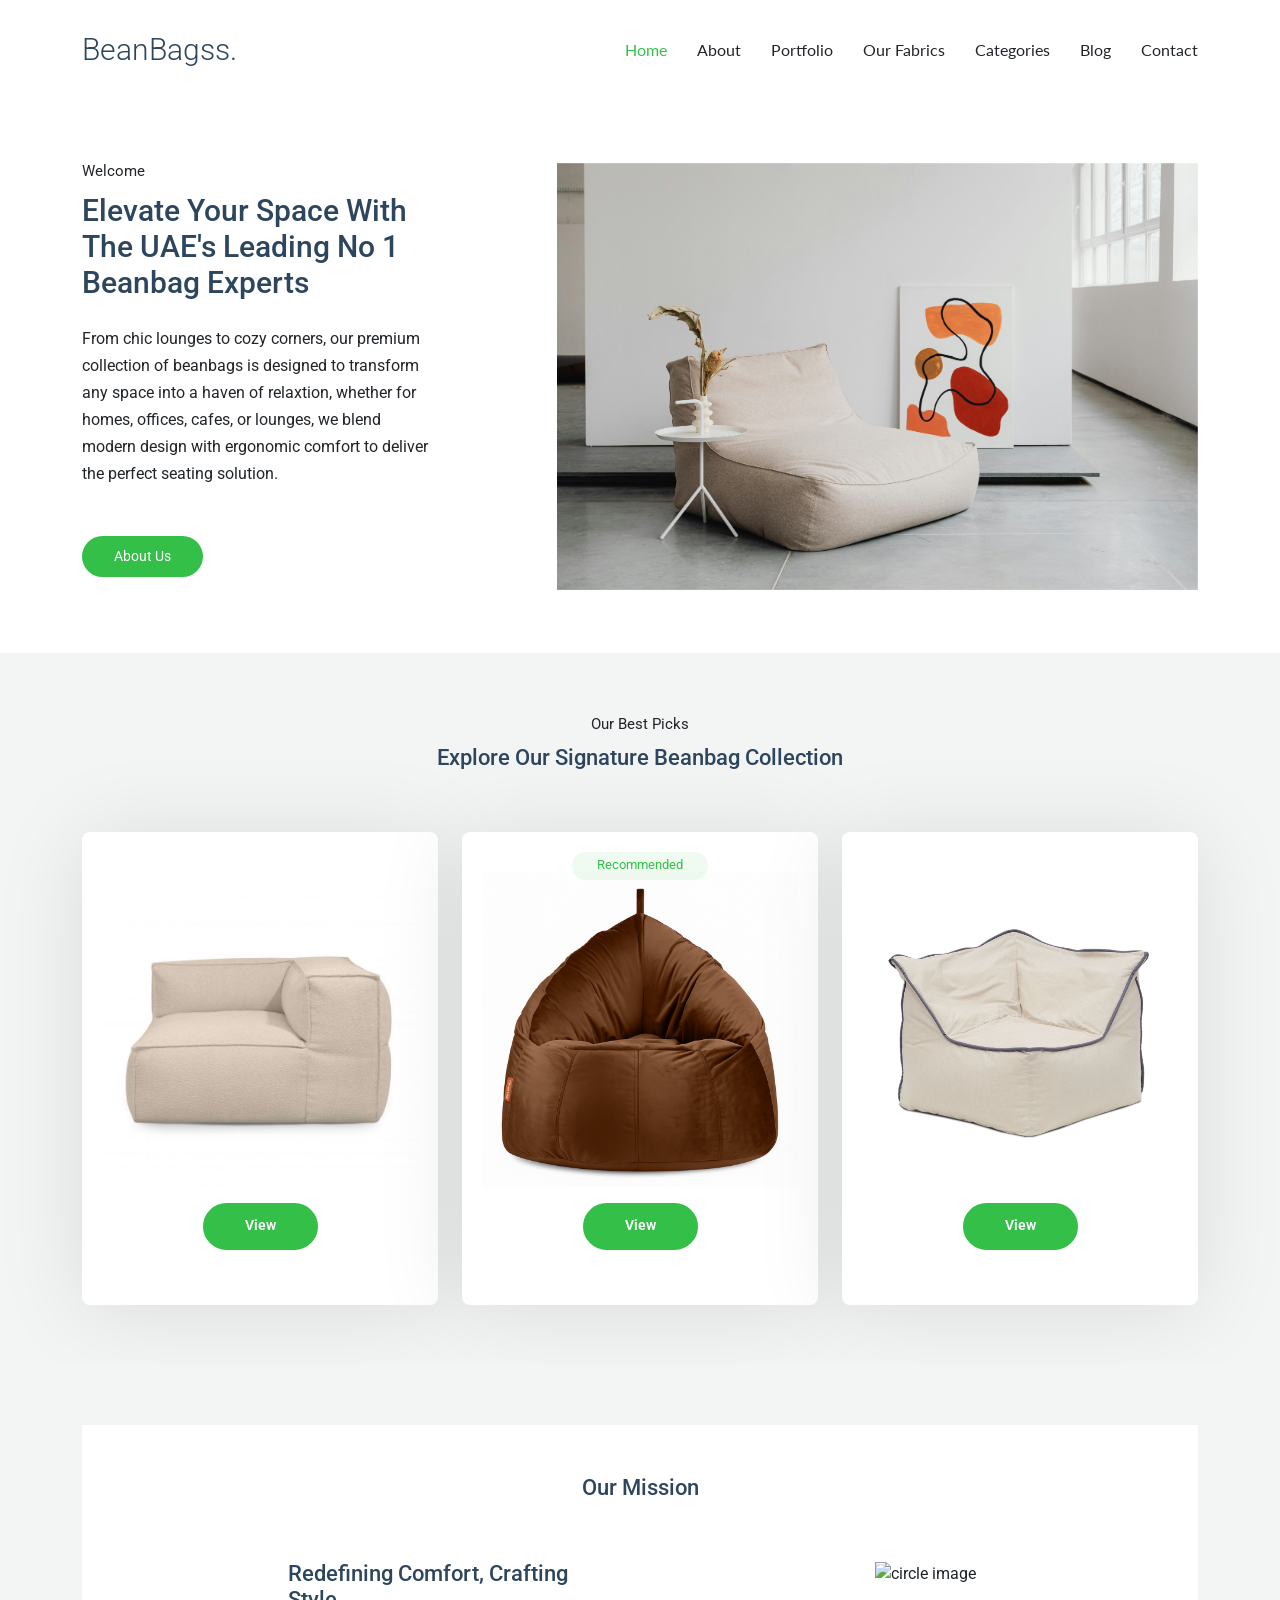
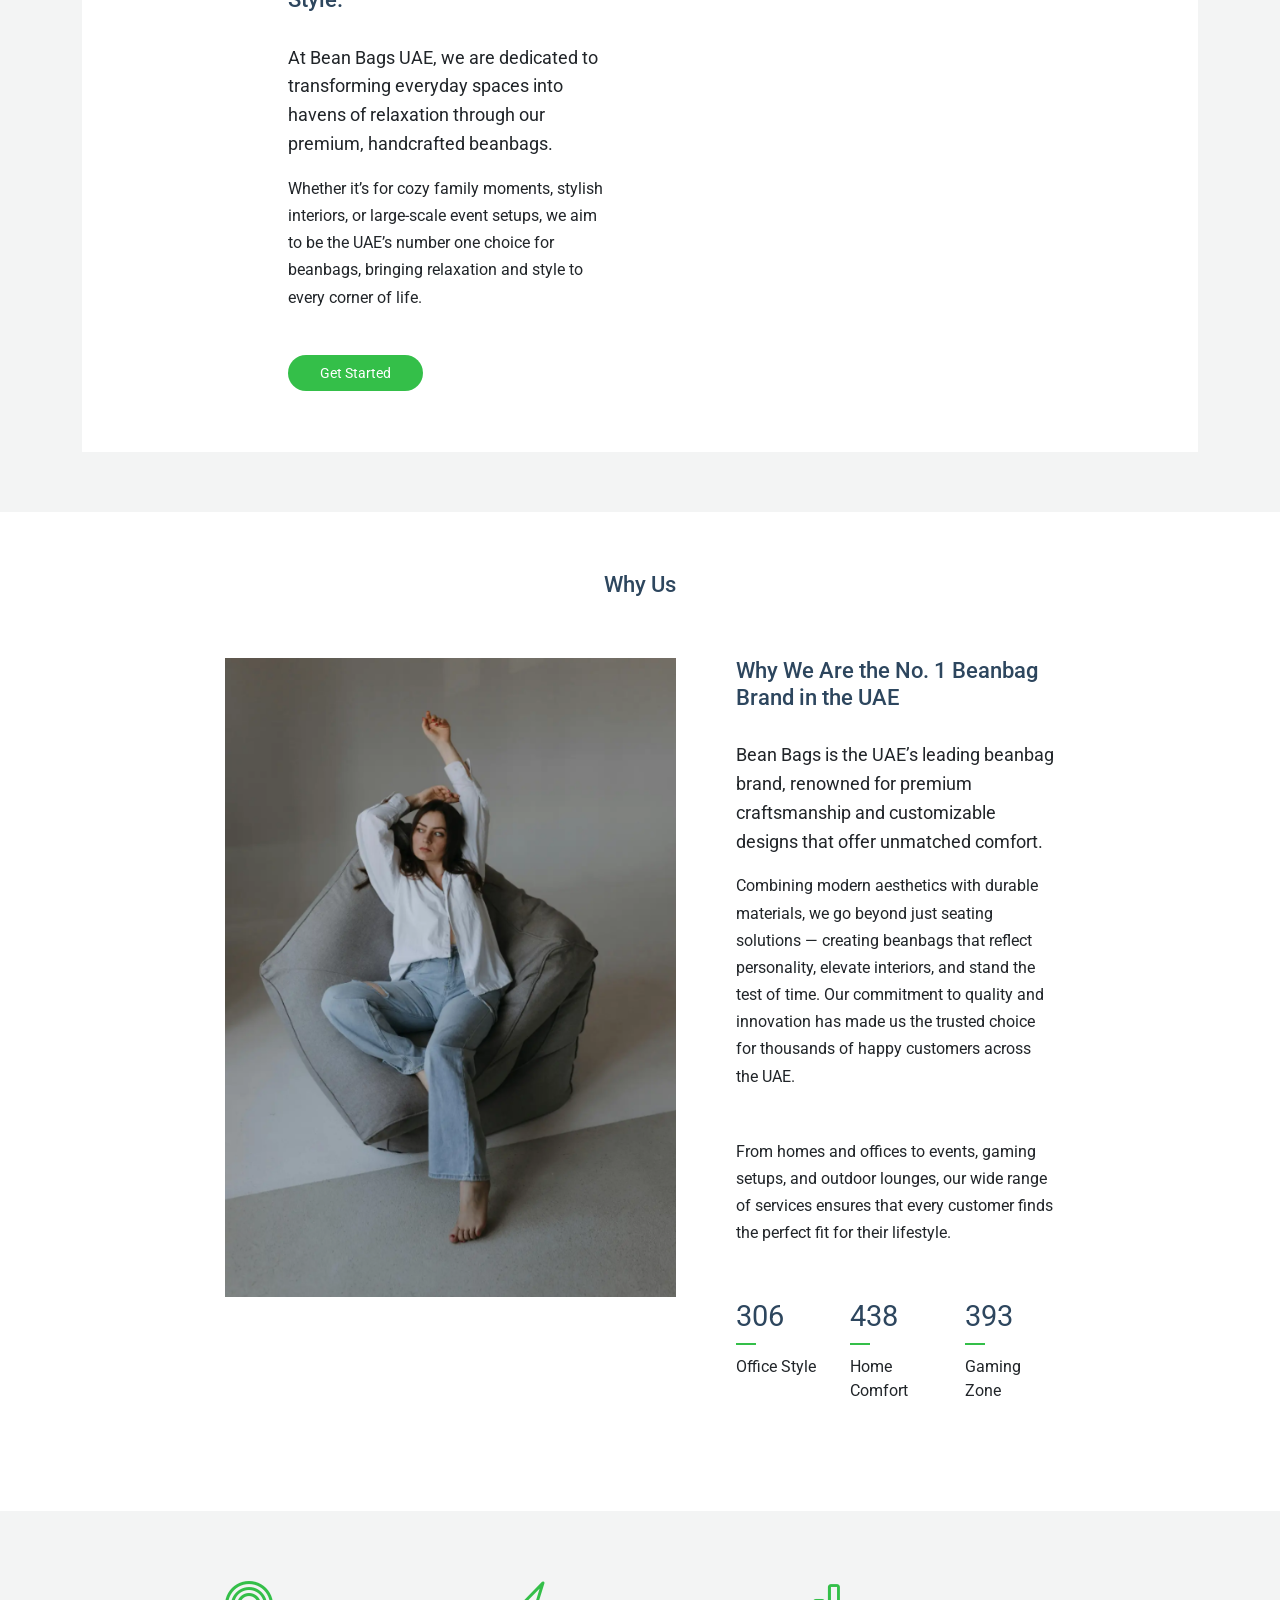
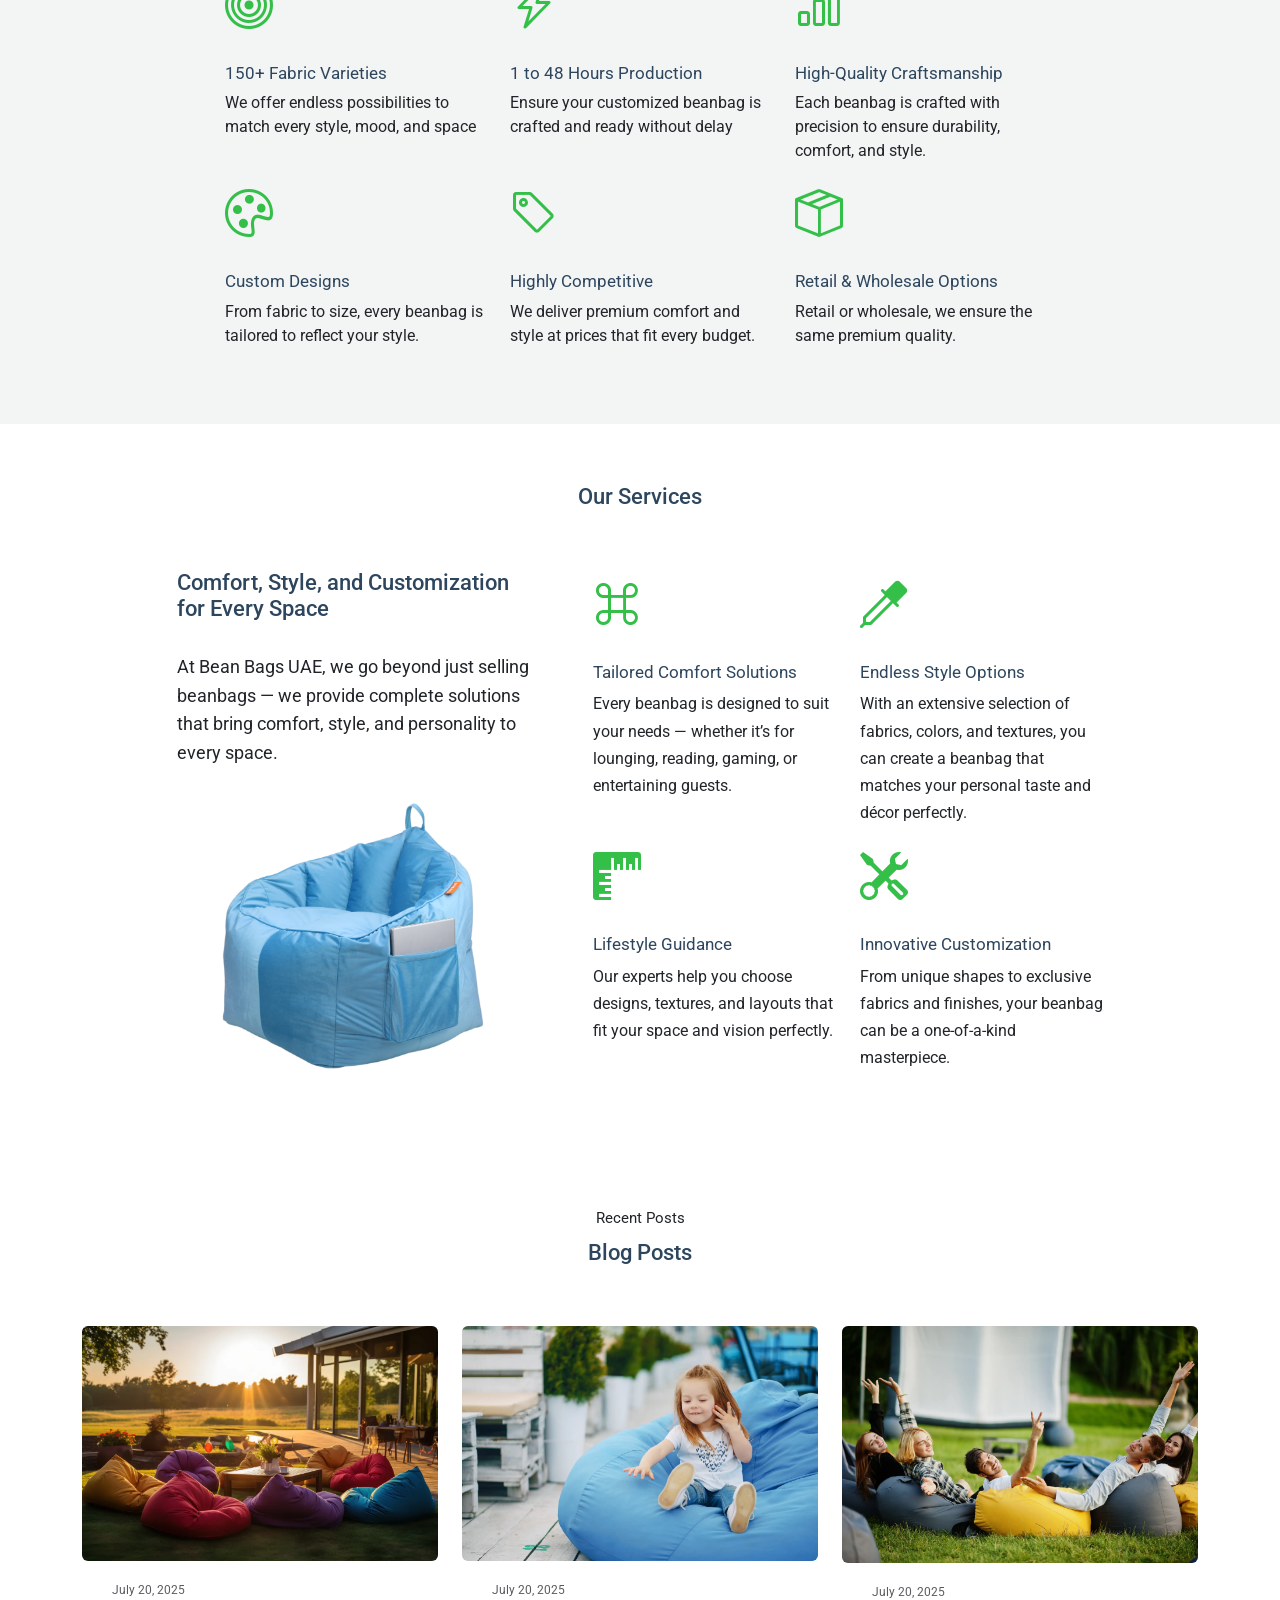
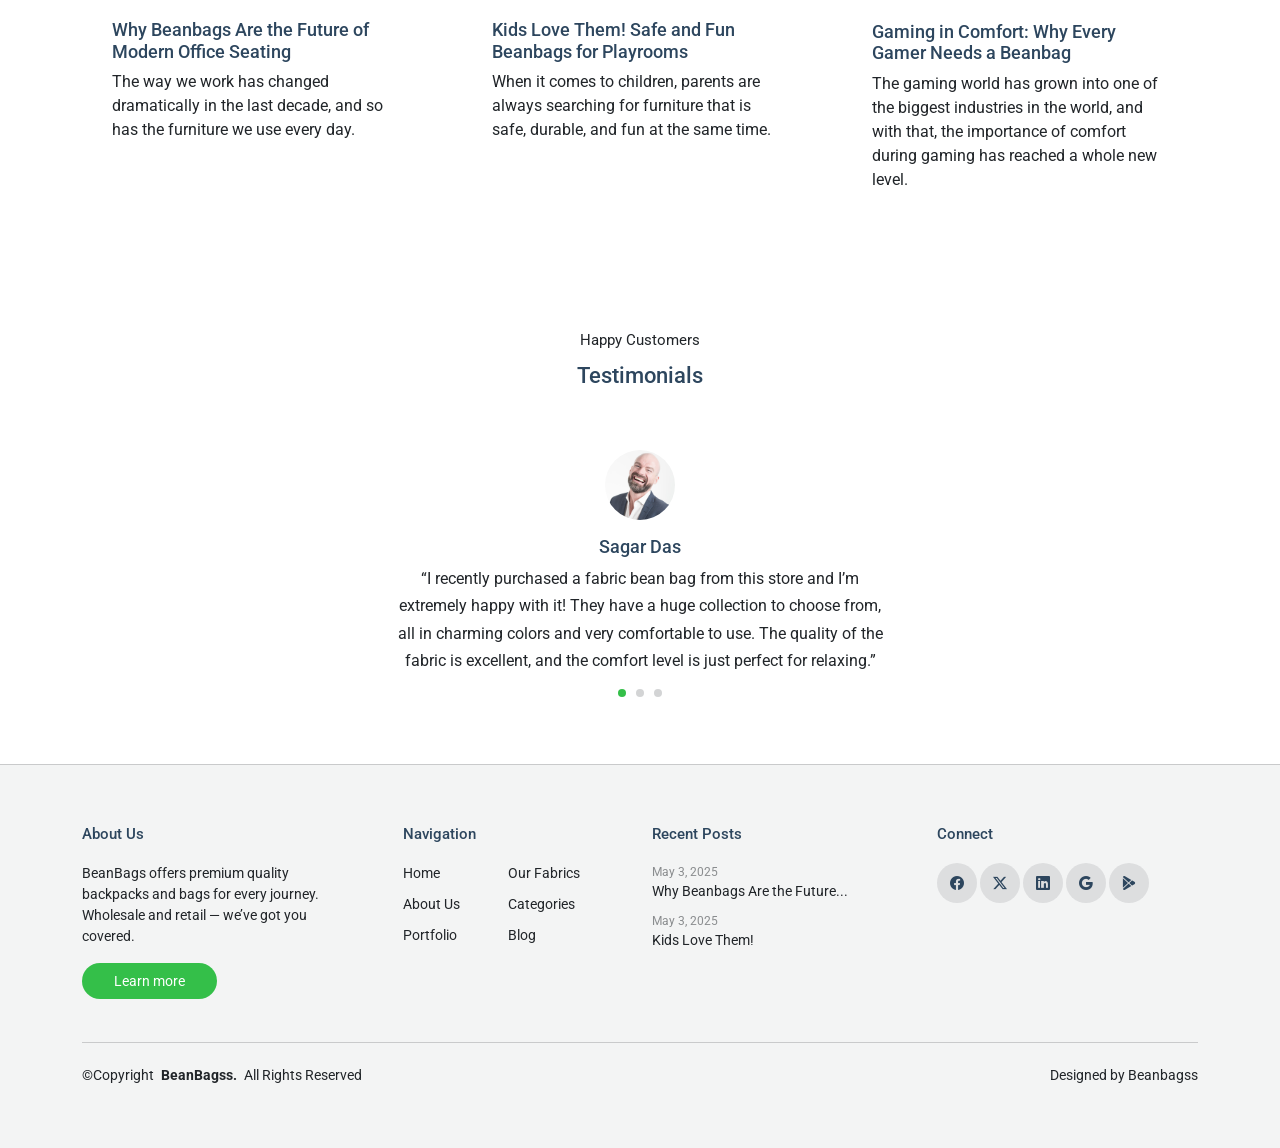
==== commit 44ef7237: "chnages made in sat 13" ====
--- a/index.html
+++ b/index.html
@@ -95,15 +95,15 @@
                 }
               </script>
               <div class="swiper-wrapper">
-                <div class="swiper-slide">
+                <!-- <div class="swiper-slide">
                   <img src="assets/img/img1.jpg" alt="Image" class="img-fluid">
-                </div>
+                </div> -->
                 <div class="swiper-slide">
                   <img src="assets/img/img2.jpg" alt="Image" class="img-fluid">
                 </div>
-                <div class="swiper-slide">
+                <!-- <div class="swiper-slide">
                   <img src="assets/img/img3.jpg" alt="Image" class="img-fluid">
-                </div>
+                </div> -->
               </div>
               <div class="swiper-pagination"></div>
             </div>
@@ -125,6 +125,76 @@
         </div>
       </div>
     </section><!-- /About Section -->
+
+
+
+    <!-- Pricing Section -->
+    <section id="pricing" class="pricing section light-background">
+
+      <!-- Section Title -->
+      <div class="container section-title" data-aos="fade-up">
+        <p>Our Best Picks</p>
+        <h2>Explore Our Signature Beanbag Collection</h2>
+      </div><!-- End Section Title -->
+
+      <div class="container">
+
+        <div class="row gy-4">
+
+          <div class="col-lg-4 col-md-6" data-aos="fade-up" data-aos-delay="100">
+            <div class="pricing-item recommended">
+              <div class="team">
+                <div class="pic">
+                  <img src="assets/img/img30.jpg" alt="Image" class="img-fluid">
+                </div>
+
+
+              </div>
+              <div class="btn-wrap">
+                <a href="category.html" class="btn-buy">View</a>
+              </div>
+            </div>
+          </div><!-- End Pricing Item -->
+
+          <div class="col-lg-4 col-md-6" data-aos="fade-up" data-aos-delay="200">
+            <div class="pricing-item recommended">
+              <span class="recommended-badge">Recommended</span>
+              <div class="team">
+                <div class="pic">
+                  <img src="assets/img/img33.png" alt="Image" class="img-fluid">
+                </div>
+
+
+              </div>
+              <div class="btn-wrap">
+                <a href="category.html" class="btn-buy">View</a>
+              </div>
+            </div>
+          </div><!-- End Pricing Item -->
+
+          <div class="col-lg-4 col-md-6" data-aos="fade-up" data-aos-delay="300">
+            <div class="pricing-item recommended">
+              <div class="team">
+                <div class="pic">
+                  <img src="assets/img/img34.jpg" alt="Image" class="img-fluid">
+                </div>
+
+
+              </div>
+              <div class="btn-wrap">
+                <a href="category.html" class="btn-buy">View</a>
+              </div>
+            </div>
+          </div><!-- End Pricing Item -->
+
+        </div>
+
+      </div>
+
+    </section><!-- /Pricing Section -->
+
+
+
 
     <!-- About 2 Section -->
     <section id="about-2" class="about-2 section light-background">
@@ -172,7 +242,7 @@
 
 
     <!-- Stats Section -->
-    <section id="stats" class="stats section light-background">
+    <section id="stats" class="stats section ">
       <div class="container section-title" data-aos="fade-up">
 
         <h2>Why Us</h2>
@@ -194,11 +264,20 @@
               Bean Bags is the UAE’s leading beanbag brand, renowned for premium craftsmanship and customizable designs
               that offer unmatched comfort.
             </p>
+
             <p class="mb-5">
-              Combining modern aesthetics with unmatched comfort, Bean Bags has become the go-to choice for creating
-              cozy
-              yet stylish spaces in homes, offices, lounges, and outdoor settings across the UAE.
+              Combining modern aesthetics with durable materials, we go beyond just seating solutions — creating
+              beanbags that
+              reflect personality, elevate interiors, and stand the test of time. Our commitment to quality and
+              innovation has
+              made us the trusted choice for thousands of happy customers across the UAE.</p>
+
+            <p class="mb-5">
+              From homes and offices to events, gaming setups, and outdoor lounges, our wide range of services ensures
+              that every customer finds the perfect fit for their lifestyle.
             </p>
+
+
             <div class="row mb-5 count-numbers">
 
               <!-- Start Stats Item -->
@@ -226,6 +305,7 @@
               <!-- End Stats Item -->
 
             </div>
+
           </div>
 
         </div>
@@ -351,10 +431,13 @@
               At Bean Bags UAE, we go beyond just selling beanbags — we provide complete solutions that bring comfort,
               style, and personality to every space.
             </p>
-            <p class="mb-5">
-              From homes and offices to events, gaming setups, and outdoor lounges, our wide range of services ensures
-              that every customer finds the perfect fit for their lifestyle.
-            </p>
+            <div class="team">
+              <div class="pic">
+                <img src="assets/img/img32.png" alt="Image" class="img-fluid">
+              </div>
+
+
+            </div>
             <!-- <p>
               <a href="#" class="btn btn-get-started">View All Services</a>
             </p> -->
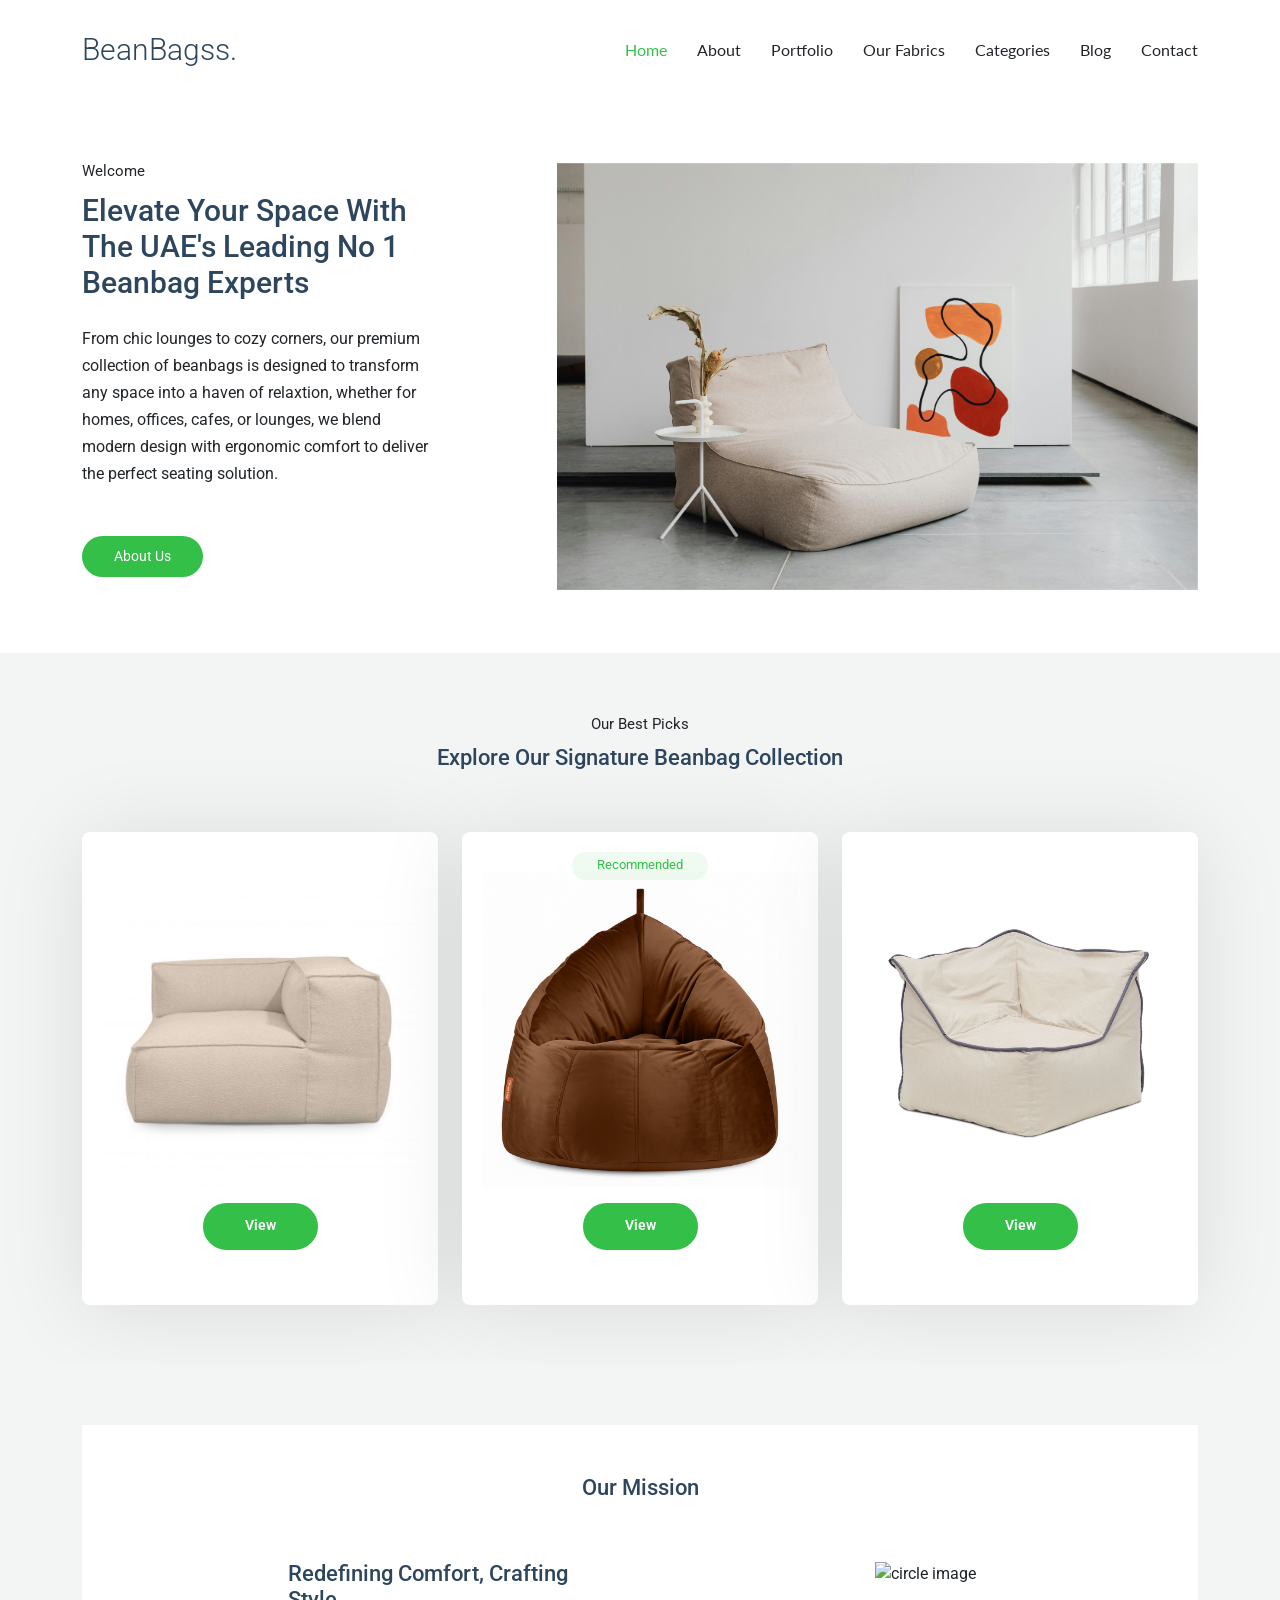
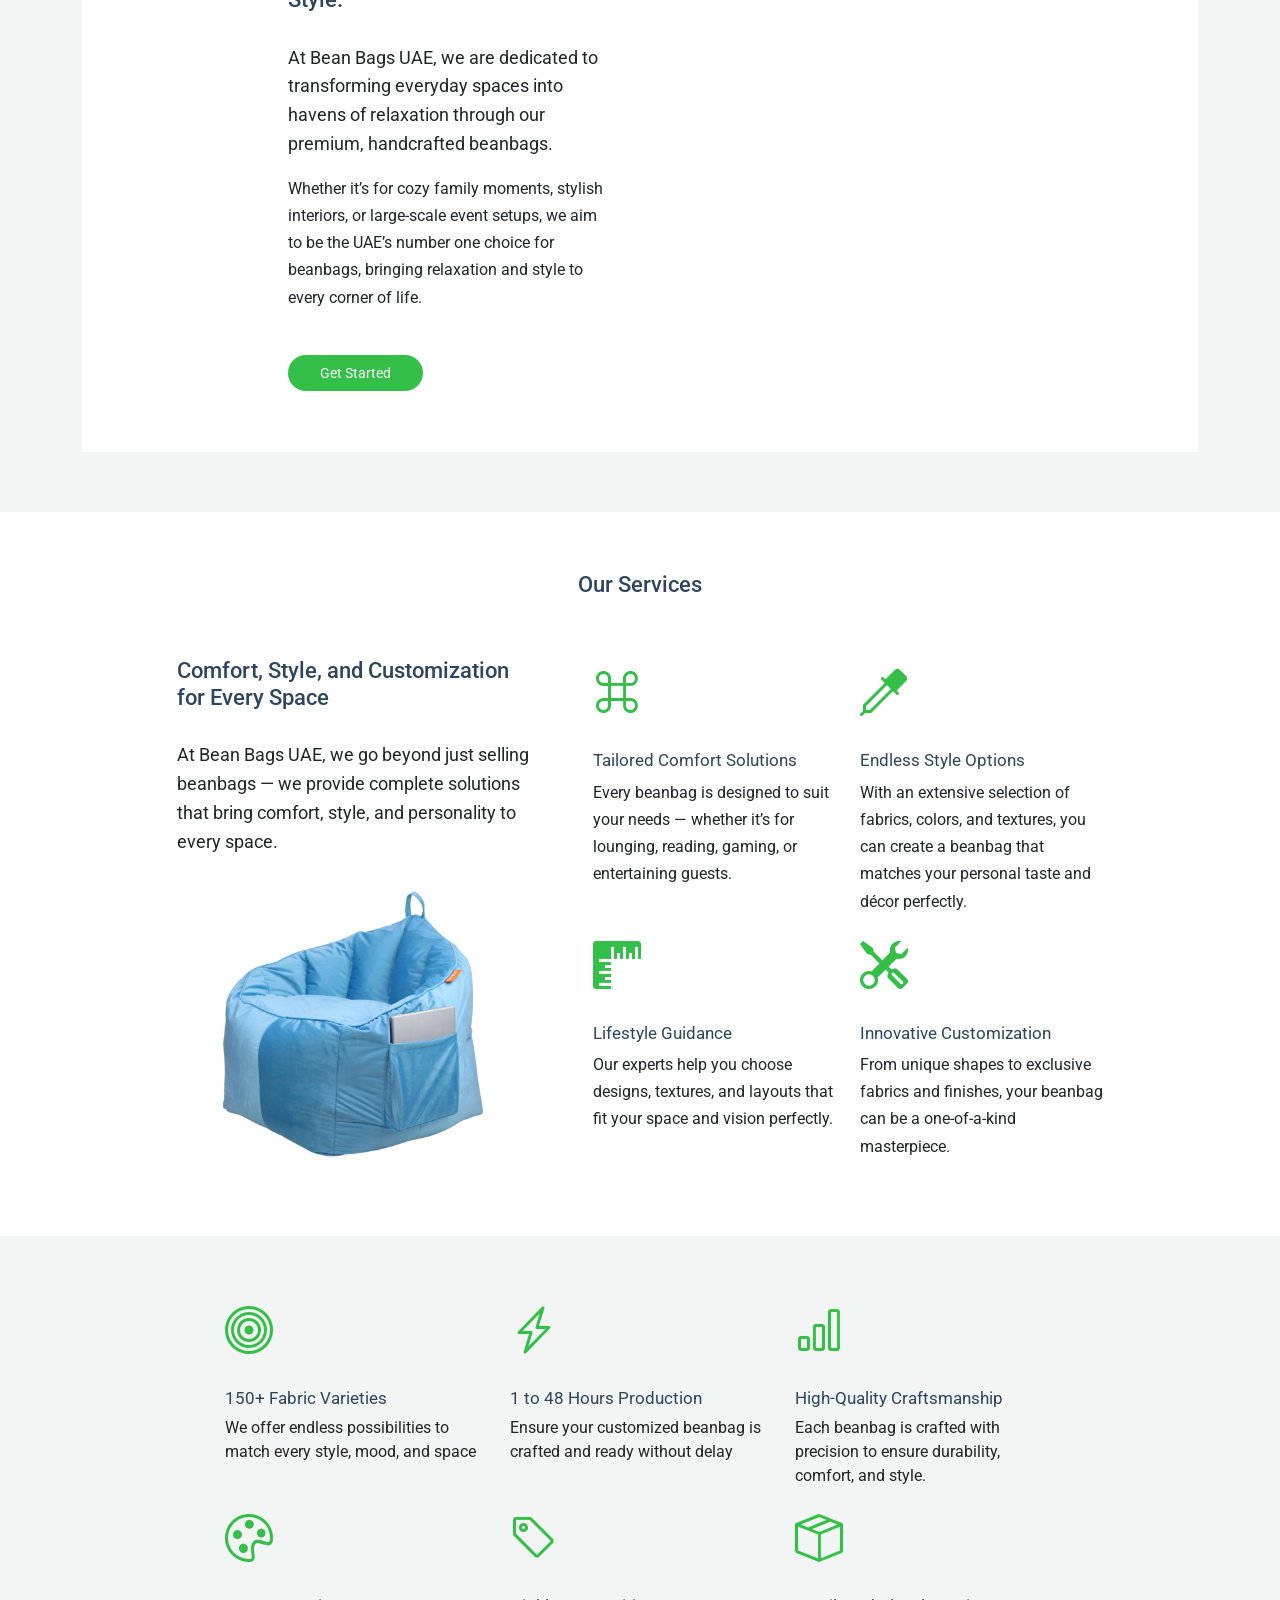
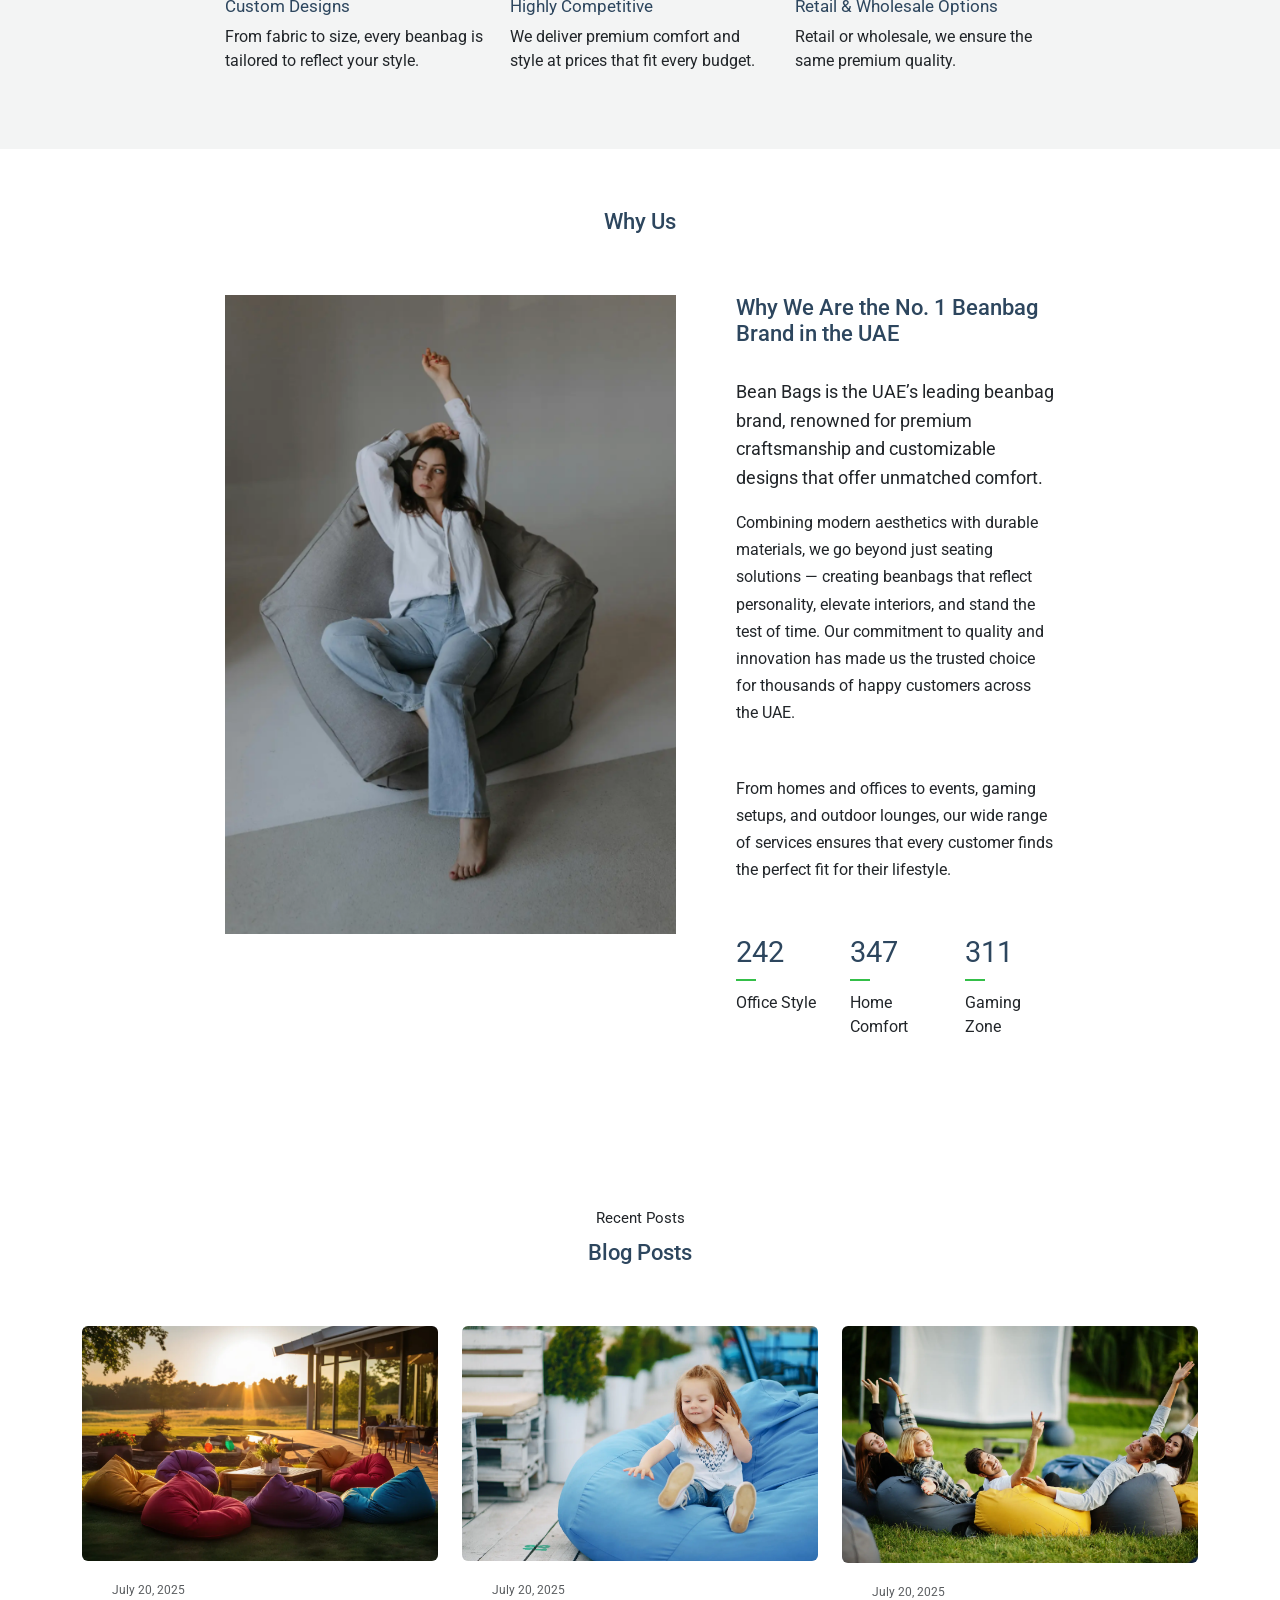
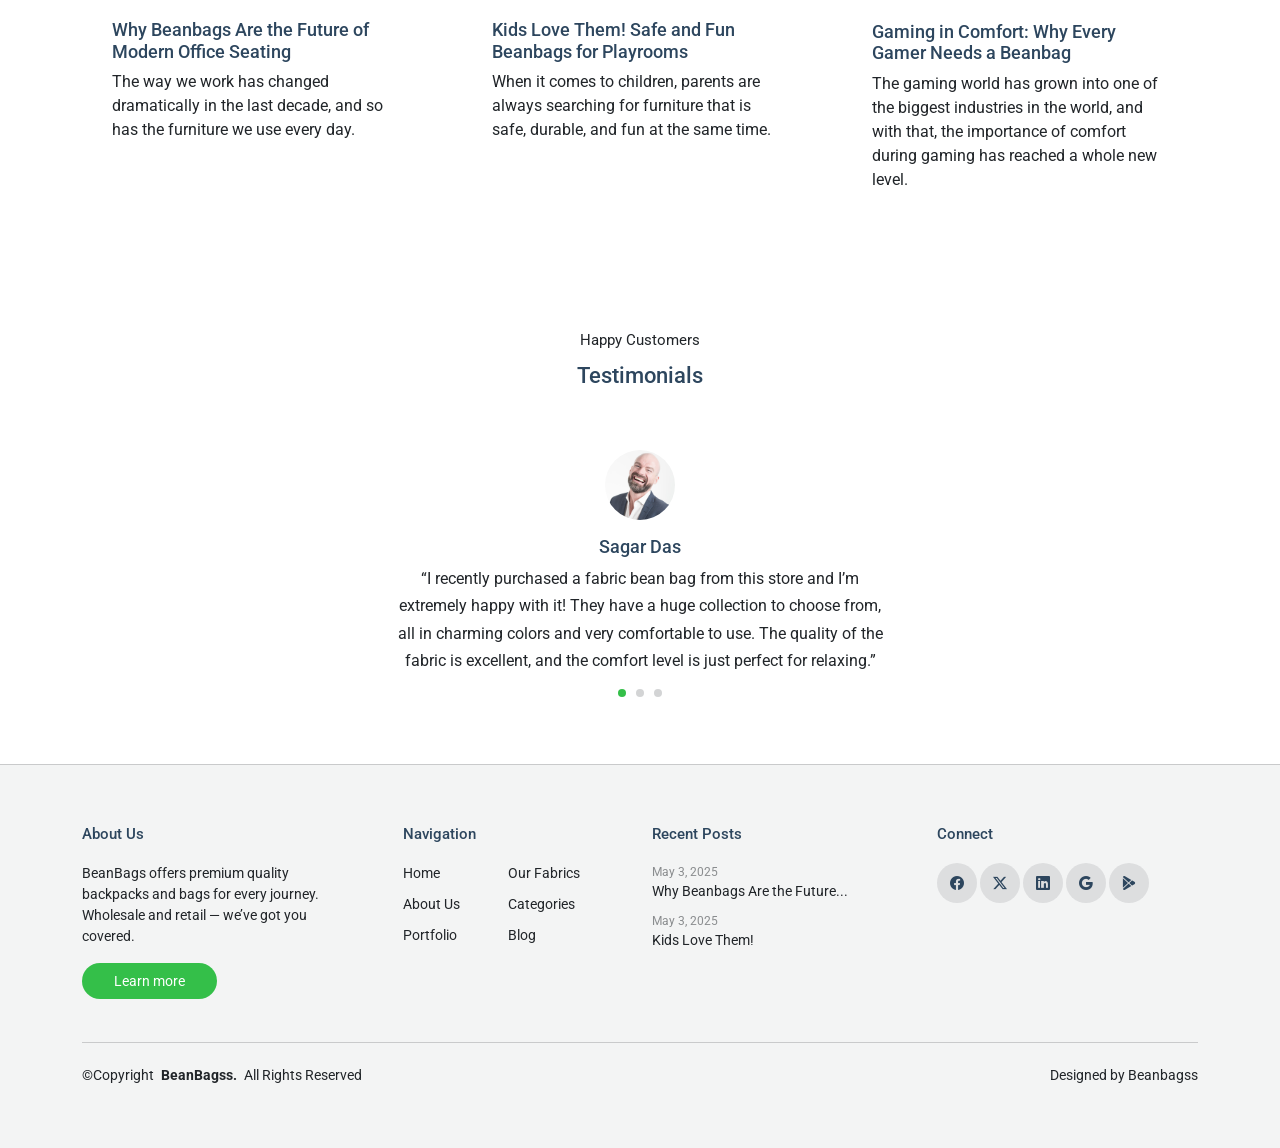
==== commit 0d8d4146: "order chnaged in home page" ====
--- a/index.html
+++ b/index.html
@@ -240,179 +240,6 @@
 
     <!-- Services Section -->
 
-
-    <!-- Stats Section -->
-    <section id="stats" class="stats section ">
-      <div class="container section-title" data-aos="fade-up">
-
-        <h2>Why Us</h2>
-      </div><!-- End Section Title -->
-      <div class="container">
-
-        <div class="row gy-4 justify-content-center">
-
-          <div class="col-lg-5">
-            <div class="images-overlap">
-              <img src="assets/img/img17.png" alt="student" class="img-fluid img-1" data-aos="fade-up">
-            </div>
-          </div>
-
-          <div class="col-lg-4 ps-lg-5">
-            <h2 class="content-title">Why We Are the No. 1 Beanbag Brand
-              in the UAE</h2>
-            <p class="lead">
-              Bean Bags is the UAE’s leading beanbag brand, renowned for premium craftsmanship and customizable designs
-              that offer unmatched comfort.
-            </p>
-
-            <p class="mb-5">
-              Combining modern aesthetics with durable materials, we go beyond just seating solutions — creating
-              beanbags that
-              reflect personality, elevate interiors, and stand the test of time. Our commitment to quality and
-              innovation has
-              made us the trusted choice for thousands of happy customers across the UAE.</p>
-
-            <p class="mb-5">
-              From homes and offices to events, gaming setups, and outdoor lounges, our wide range of services ensures
-              that every customer finds the perfect fit for their lifestyle.
-            </p>
-
-
-            <div class="row mb-5 count-numbers">
-
-              <!-- Start Stats Item -->
-              <div class="col-4 counter" data-aos="fade-up" data-aos-delay="100">
-                <span data-purecounter-separator="true" data-purecounter-start="0" data-purecounter-end="457"
-                  data-purecounter-duration="1" class="purecounter number"></span>
-                <span class="d-block">Office Style</span>
-              </div>
-              <!-- End Stats Item -->
-
-              <!-- Start Stats Item -->
-              <div class="col-4 counter" data-aos="fade-up" data-aos-delay="200">
-                <span data-purecounter-separator="true" data-purecounter-start="0" data-purecounter-end="654"
-                  data-purecounter-duration="1" class="purecounter number"></span>
-                <span class="d-block">Home Comfort</span>
-              </div>
-              <!-- End Stats Item -->
-
-              <!-- Start Stats Item -->
-              <div class="col-4 counter" data-aos="fade-up" data-aos-delay="300">
-                <span data-purecounter-separator="true" data-purecounter-start="0" data-purecounter-end="587"
-                  data-purecounter-duration="1" class="purecounter number"></span>
-                <span class="d-block">Gaming Zone</span>
-              </div>
-              <!-- End Stats Item -->
-
-            </div>
-
-          </div>
-
-        </div>
-
-      </div>
-    </section><!-- /Stats Section -->
-
-
-
-
-    <section id="services" class="services section light-background">
-
-      <div class="container">
-        <div class="row gy-4 justify-content-center">
-
-          <div class="col-lg-3">
-            <div class="services-item" data-aos="fade-up">
-              <div class="services-icon">
-                <i class="bi bi-bullseye"></i>
-              </div>
-              <div>
-                <h3>150+ Fabric Varieties</h3>
-                <p>We offer endless possibilities to match every style, mood, and space</p>
-              </div>
-            </div>
-          </div>
-
-          <div class="col-lg-3">
-            <div class="services-item" data-aos="fade-up" data-aos-delay="100">
-              <div class="services-icon">
-                <i class="bi bi-lightning-charge"></i>
-              </div>
-              <div>
-                <h3>1 to 48 Hours Production</h3>
-                <p>Ensure your customized beanbag is crafted and ready without delay</p>
-              </div>
-            </div>
-          </div>
-
-          <div class="col-lg-3">
-            <div class="services-item" data-aos="fade-up" data-aos-delay="200">
-              <div class="services-icon">
-                <i class="bi bi-bar-chart"></i>
-              </div>
-              <div>
-                <h3>High-Quality Craftsmanship</h3>
-                <p>Each beanbag is crafted with precision to ensure durability, comfort, and style.</p>
-              </div>
-            </div>
-          </div>
-
-
-
-
-        </div>
-      </div>
-
-      <div class="container">
-        <div class="row gy-4 justify-content-center">
-
-          <div class="col-lg-3">
-            <div class="services-item" data-aos="fade-up">
-              <div class="services-icon">
-                <i class="bi bi-palette"></i>
-              </div>
-              <div>
-                <h3>Custom Designs</h3>
-                <p>From fabric to size, every beanbag is tailored to reflect your style.</p>
-              </div>
-            </div>
-          </div>
-
-          <div class="col-lg-3">
-            <div class="services-item" data-aos="fade-up" data-aos-delay="100">
-              <div class="services-icon">
-                <i class="bi bi-tag"></i>
-              </div>
-              <div>
-                <h3>Highly Competitive</h3>
-                <p>We deliver premium comfort and style at prices that fit every budget.</p>
-              </div>
-            </div>
-          </div>
-
-          <div class="col-lg-3">
-            <div class="services-item" data-aos="fade-up" data-aos-delay="200">
-              <div class="services-icon">
-                <i class="bi bi-box-seam"></i>
-              </div>
-              <div>
-                <h3>Retail & Wholesale Options</h3>
-                <p> Retail or wholesale, we ensure the same premium quality.</p>
-              </div>
-            </div>
-          </div>
-
-
-
-
-        </div>
-      </div>
-    </section><!-- /Services Section -->
-
-
-
-
-
     <!-- Services 2 Section -->
     <section id="services-2" class="services-2 section">
 
@@ -502,6 +329,179 @@
         </div>
       </div>
     </section><!-- /Services 2 Section -->
+
+
+
+
+    <section id="services" class="services section light-background">
+
+      <div class="container">
+        <div class="row gy-4 justify-content-center">
+
+          <div class="col-lg-3">
+            <div class="services-item" data-aos="fade-up">
+              <div class="services-icon">
+                <i class="bi bi-bullseye"></i>
+              </div>
+              <div>
+                <h3>150+ Fabric Varieties</h3>
+                <p>We offer endless possibilities to match every style, mood, and space</p>
+              </div>
+            </div>
+          </div>
+
+          <div class="col-lg-3">
+            <div class="services-item" data-aos="fade-up" data-aos-delay="100">
+              <div class="services-icon">
+                <i class="bi bi-lightning-charge"></i>
+              </div>
+              <div>
+                <h3>1 to 48 Hours Production</h3>
+                <p>Ensure your customized beanbag is crafted and ready without delay</p>
+              </div>
+            </div>
+          </div>
+
+          <div class="col-lg-3">
+            <div class="services-item" data-aos="fade-up" data-aos-delay="200">
+              <div class="services-icon">
+                <i class="bi bi-bar-chart"></i>
+              </div>
+              <div>
+                <h3>High-Quality Craftsmanship</h3>
+                <p>Each beanbag is crafted with precision to ensure durability, comfort, and style.</p>
+              </div>
+            </div>
+          </div>
+
+
+
+
+        </div>
+      </div>
+
+      <div class="container">
+        <div class="row gy-4 justify-content-center">
+
+          <div class="col-lg-3">
+            <div class="services-item" data-aos="fade-up">
+              <div class="services-icon">
+                <i class="bi bi-palette"></i>
+              </div>
+              <div>
+                <h3>Custom Designs</h3>
+                <p>From fabric to size, every beanbag is tailored to reflect your style.</p>
+              </div>
+            </div>
+          </div>
+
+          <div class="col-lg-3">
+            <div class="services-item" data-aos="fade-up" data-aos-delay="100">
+              <div class="services-icon">
+                <i class="bi bi-tag"></i>
+              </div>
+              <div>
+                <h3>Highly Competitive</h3>
+                <p>We deliver premium comfort and style at prices that fit every budget.</p>
+              </div>
+            </div>
+          </div>
+
+          <div class="col-lg-3">
+            <div class="services-item" data-aos="fade-up" data-aos-delay="200">
+              <div class="services-icon">
+                <i class="bi bi-box-seam"></i>
+              </div>
+              <div>
+                <h3>Retail & Wholesale Options</h3>
+                <p> Retail or wholesale, we ensure the same premium quality.</p>
+              </div>
+            </div>
+          </div>
+
+
+
+
+        </div>
+      </div>
+    </section><!-- /Services Section -->
+
+
+
+
+
+    <!-- Stats Section -->
+    <section id="stats" class="stats section ">
+      <div class="container section-title" data-aos="fade-up">
+
+        <h2>Why Us</h2>
+      </div><!-- End Section Title -->
+      <div class="container">
+
+        <div class="row gy-4 justify-content-center">
+
+          <div class="col-lg-5">
+            <div class="images-overlap">
+              <img src="assets/img/img17.png" alt="student" class="img-fluid img-1" data-aos="fade-up">
+            </div>
+          </div>
+
+          <div class="col-lg-4 ps-lg-5">
+            <h2 class="content-title">Why We Are the No. 1 Beanbag Brand
+              in the UAE</h2>
+            <p class="lead">
+              Bean Bags is the UAE’s leading beanbag brand, renowned for premium craftsmanship and customizable designs
+              that offer unmatched comfort.
+            </p>
+
+            <p class="mb-5">
+              Combining modern aesthetics with durable materials, we go beyond just seating solutions — creating
+              beanbags that
+              reflect personality, elevate interiors, and stand the test of time. Our commitment to quality and
+              innovation has
+              made us the trusted choice for thousands of happy customers across the UAE.</p>
+
+            <p class="mb-5">
+              From homes and offices to events, gaming setups, and outdoor lounges, our wide range of services ensures
+              that every customer finds the perfect fit for their lifestyle.
+            </p>
+
+
+            <div class="row mb-5 count-numbers">
+
+              <!-- Start Stats Item -->
+              <div class="col-4 counter" data-aos="fade-up" data-aos-delay="100">
+                <span data-purecounter-separator="true" data-purecounter-start="0" data-purecounter-end="457"
+                  data-purecounter-duration="1" class="purecounter number"></span>
+                <span class="d-block">Office Style</span>
+              </div>
+              <!-- End Stats Item -->
+
+              <!-- Start Stats Item -->
+              <div class="col-4 counter" data-aos="fade-up" data-aos-delay="200">
+                <span data-purecounter-separator="true" data-purecounter-start="0" data-purecounter-end="654"
+                  data-purecounter-duration="1" class="purecounter number"></span>
+                <span class="d-block">Home Comfort</span>
+              </div>
+              <!-- End Stats Item -->
+
+              <!-- Start Stats Item -->
+              <div class="col-4 counter" data-aos="fade-up" data-aos-delay="300">
+                <span data-purecounter-separator="true" data-purecounter-start="0" data-purecounter-end="587"
+                  data-purecounter-duration="1" class="purecounter number"></span>
+                <span class="d-block">Gaming Zone</span>
+              </div>
+              <!-- End Stats Item -->
+
+            </div>
+
+          </div>
+
+        </div>
+
+      </div>
+    </section><!-- /Stats Section -->
+
 
 
 
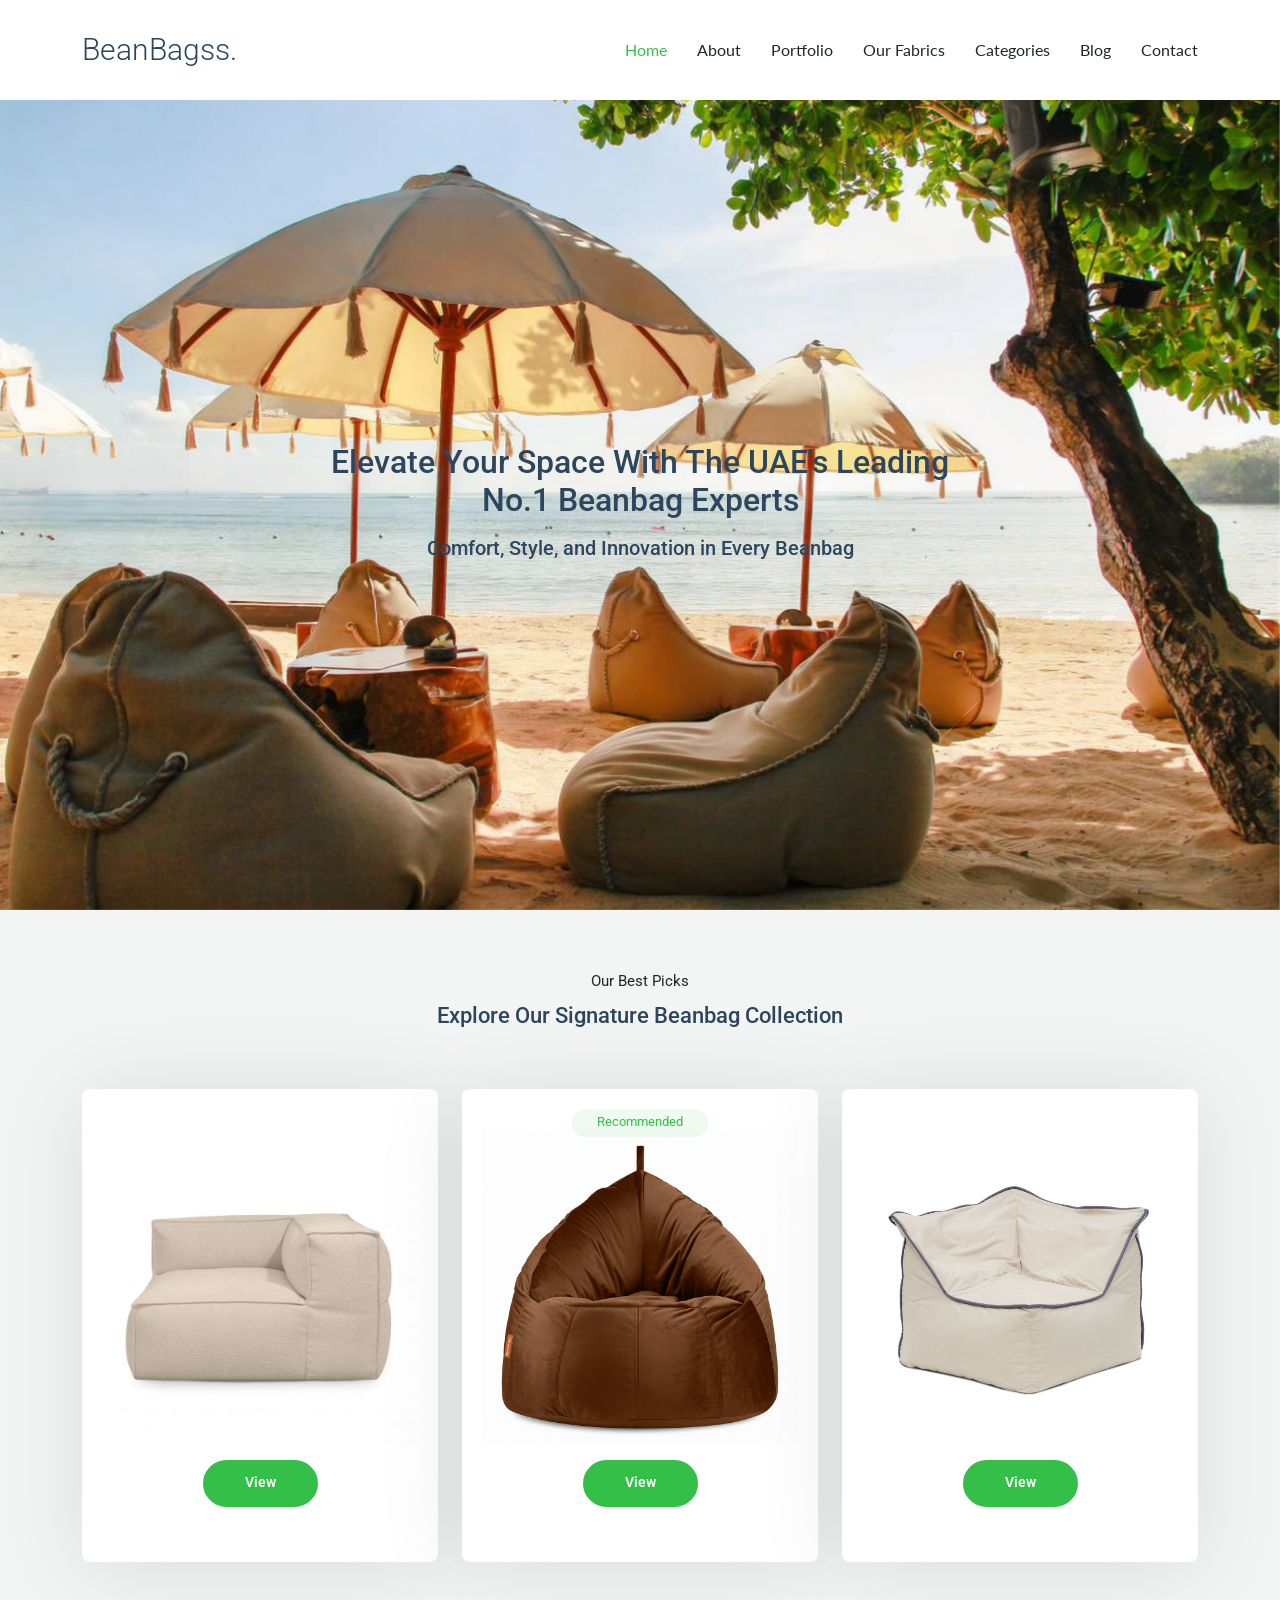
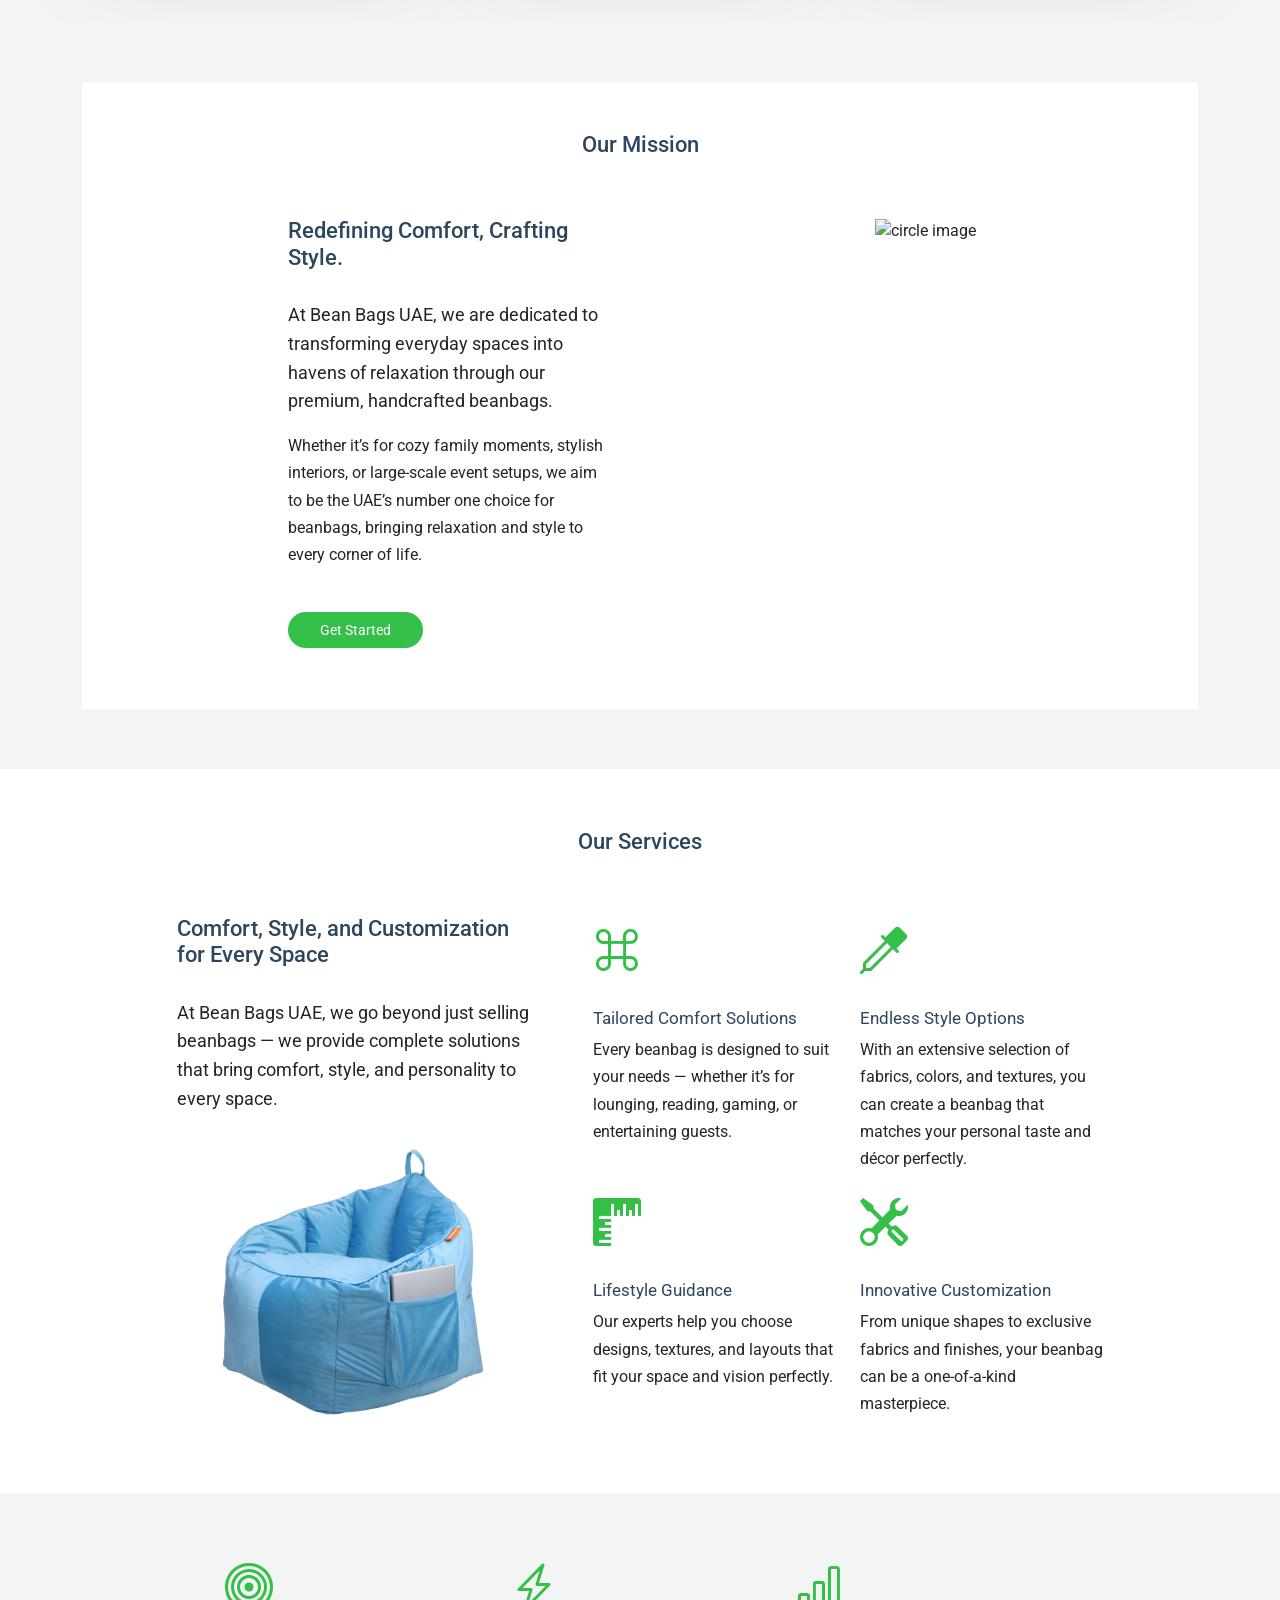
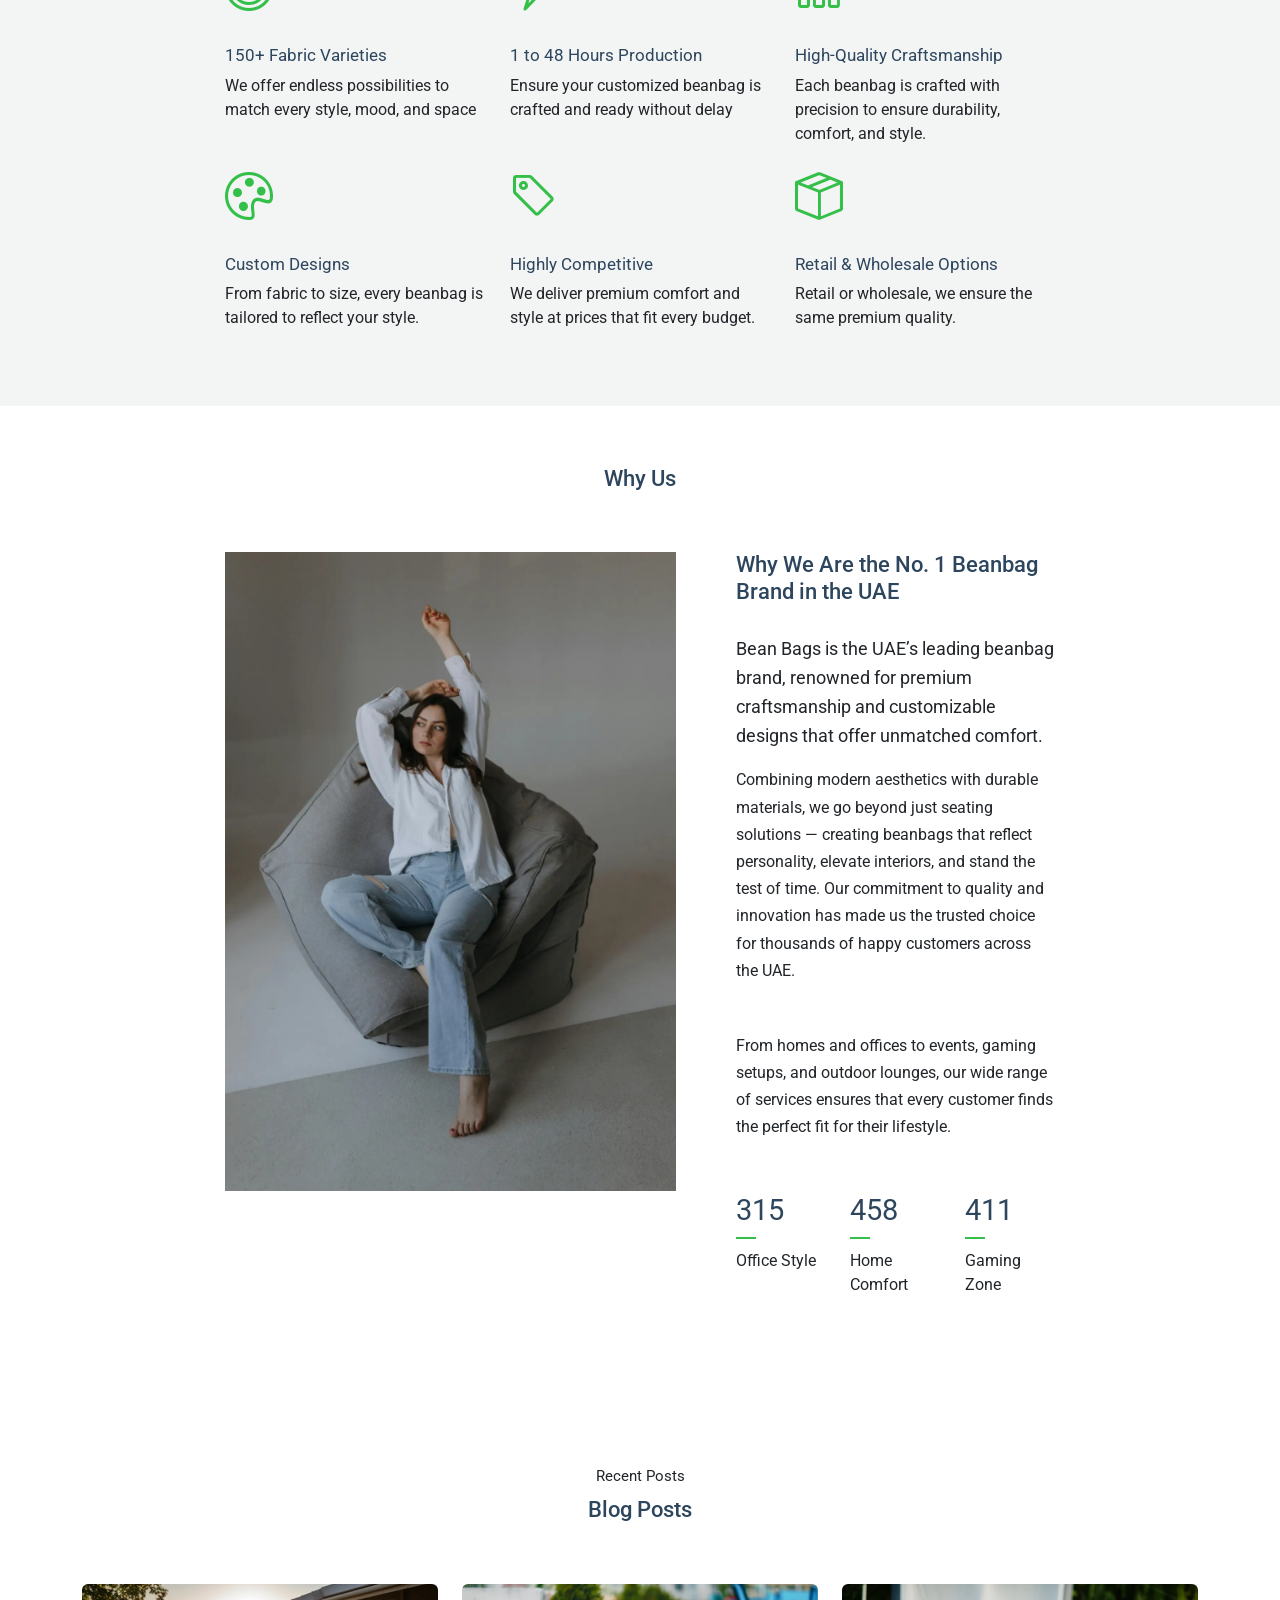
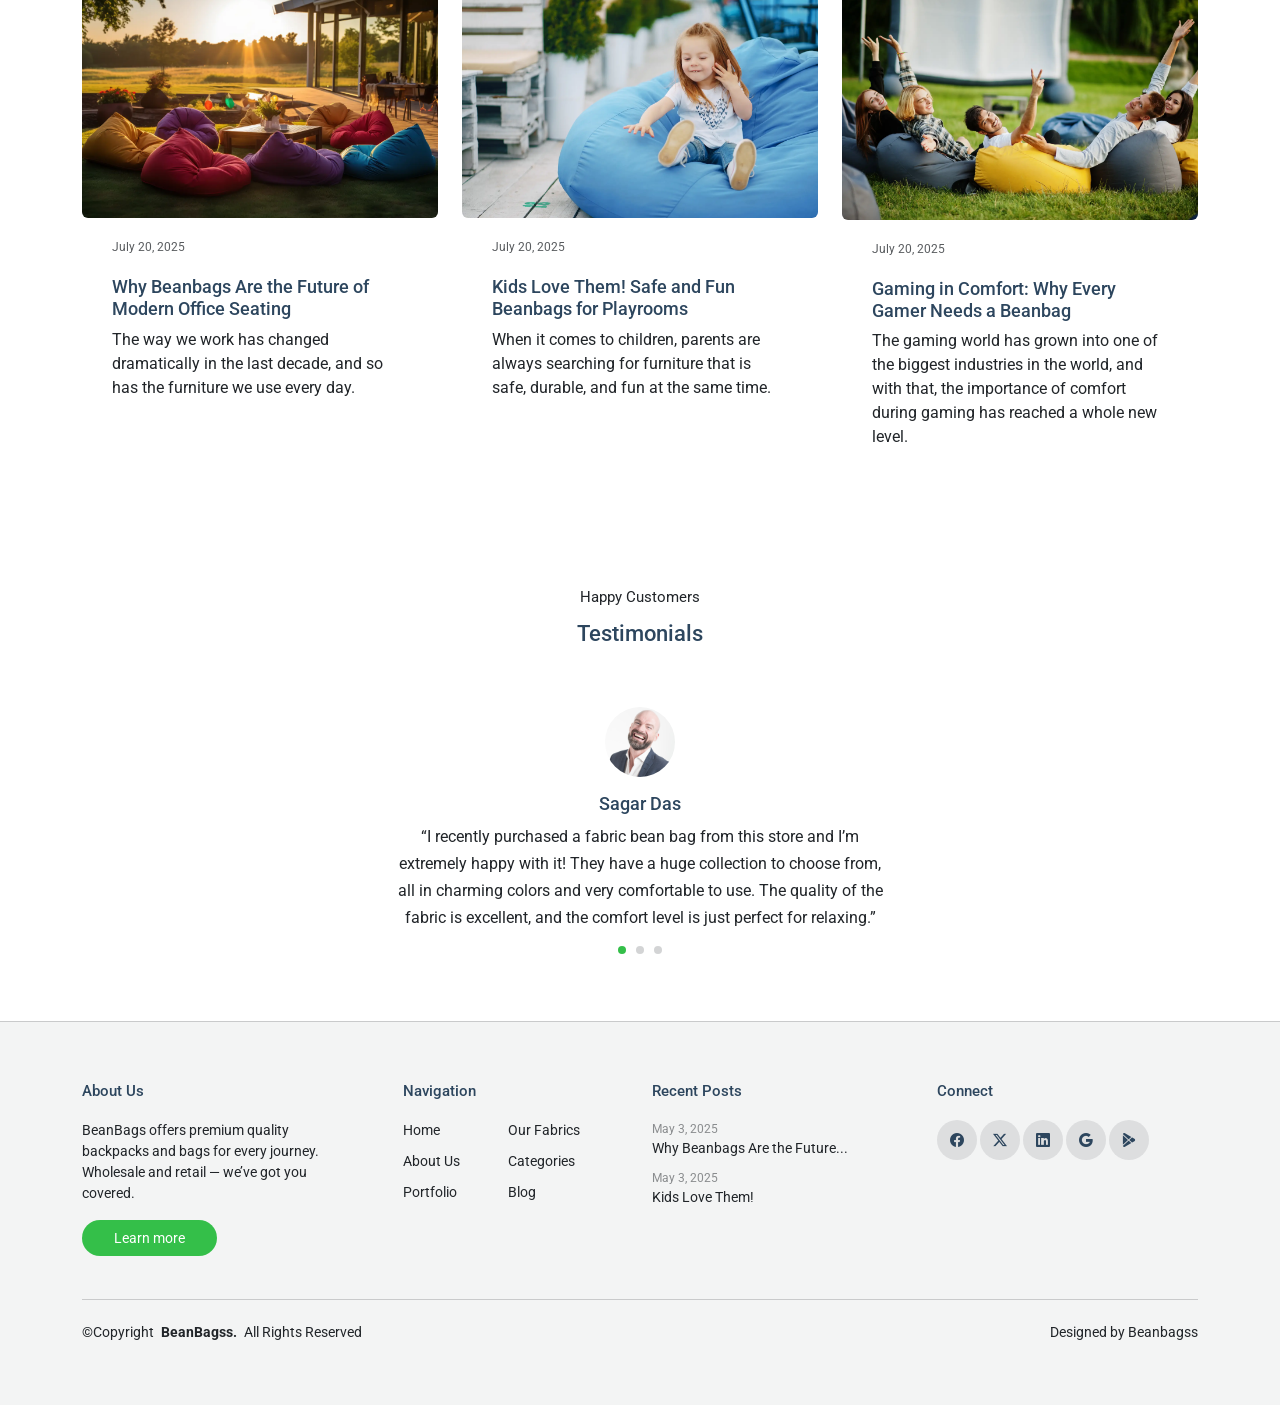
==== commit 6454d6e0: "hero section chnaged" ====
--- a/index.html
+++ b/index.html
@@ -62,69 +62,89 @@
 
   <main class="main">
 
-    <!-- About Section -->
-    <section id="about" class="about section">
-
-      <div class="container">
-        <div class="row align-items-center justify-content-between">
-          <div class="col-lg-7 mb-5 mb-lg-0 order-lg-2" data-aos="fade-up" data-aos-delay="400">
-            <div class="swiper init-swiper">
-              <script type="application/json" class="swiper-config">
-                {
-                  "loop": true,
-                  "speed": 600,
-                  "autoplay": {
-                    "delay": 5000
-                  },
-                  "slidesPerView": "auto",
-                  "pagination": {
-                    "el": ".swiper-pagination",
-                    "type": "bullets",
-                    "clickable": true
-                  },
-                  "breakpoints": {
-                    "320": {
-                      "slidesPerView": 1,
-                      "spaceBetween": 40
-                    },
-                    "1200": {
-                      "slidesPerView": 1,
-                      "spaceBetween": 1
-                    }
-                  }
-                }
-              </script>
-              <div class="swiper-wrapper">
-                <!-- <div class="swiper-slide">
-                  <img src="assets/img/img1.jpg" alt="Image" class="img-fluid">
-                </div> -->
-                <div class="swiper-slide">
-                  <img src="assets/img/img2.jpg" alt="Image" class="img-fluid">
-                </div>
-                <!-- <div class="swiper-slide">
-                  <img src="assets/img/img3.jpg" alt="Image" class="img-fluid">
-                </div> -->
-              </div>
-              <div class="swiper-pagination"></div>
-            </div>
-          </div>
-          <div class="col-lg-4 order-lg-1">
-            <span class="section-subtitle" data-aos="fade-up">Welcome</span>
-            <h1 class="mb-4" data-aos="fade-up">
-              Elevate Your Space With The UAE's Leading No 1 Beanbag Experts
-            </h1>
-            <p data-aos="fade-up">
-              From chic lounges to cozy corners, our premium collection of beanbags is designed to transform any space
-              into a haven of relaxtion, whether for homes, offices, cafes, or lounges, we blend modern design with
-              ergonomic comfort to deliver the perfect seating solution.
-            </p>
-            <p class="mt-5" data-aos="fade-up">
-              <a href="about.html" class="btn btn-get-started">About Us</a>
-            </p>
-          </div>
-        </div>
-      </div>
-    </section><!-- /About Section -->
+<!-- About Section -->
+<section id="about" class="about section" style="padding:0; margin:0;">
+  <div class="swiper init-swiper" style="width:100%; height:90vh; max-height:100vh; position: relative;">
+    <!-- Important: position relative -->
+
+    <style>
+      /* Mobile override */
+      @media (max-width: 768px) {
+        #about .overlay-text h1,
+        #about .overlay-text h2 {
+          display: none !important; /* hide both on mobile */
+        }
+
+        #about .init-swiper {
+          height: 300px !important;
+        }
+      }
+
+      /* Centering text overlay */
+      #about .overlay-text {
+        position: absolute;
+        top: 50%;
+        left: 50%;
+        transform: translate(-50%, -50%);
+        text-align: center;
+        color: rgb(42, 41, 83);
+        z-index: 10;
+      }
+
+      #about .overlay-text h1 {
+        font-size: 2rem;
+        margin-bottom: 1rem;
+      }
+
+      #about .overlay-text h2 {
+        font-size: 1.25rem;
+      }
+    </style>
+
+    <script type="application/json" class="swiper-config">
+      {
+        "loop": true,
+        "speed": 600,
+        "autoplay": {
+          "delay": 5000
+        },
+        "slidesPerView": "auto",
+        "pagination": {
+          "el": ".swiper-pagination",
+          "type": "bullets",
+          "clickable": true
+        },
+        "breakpoints": {
+          "320": {
+            "slidesPerView": 1,
+            "spaceBetween": 0
+          },
+          "1200": {
+            "slidesPerView": 1,
+            "spaceBetween": 0
+          }
+        }
+      }
+    </script>
+
+    <div class="swiper-wrapper" style="width:100%; height:100%;">
+      <!-- Text Overlay -->
+      <div class="overlay-text">
+        <h1>Elevate Your Space With The UAE's Leading No.1 Beanbag Experts</h1>
+        <h2>Comfort, Style, and Innovation in Every Beanbag</h2>
+      </div>
+
+      <!-- Image Slide -->
+      <div class="swiper-slide" style="width:100%; height:100%;">
+        <img src="assets/img/cover_image.png" alt="Cover Image"
+          style="width:100%; height:100%; object-fit: cover; display:block;">
+      </div>
+    </div>
+
+    <div class="swiper-pagination"></div>
+  </div>
+</section>
+
 
 
 
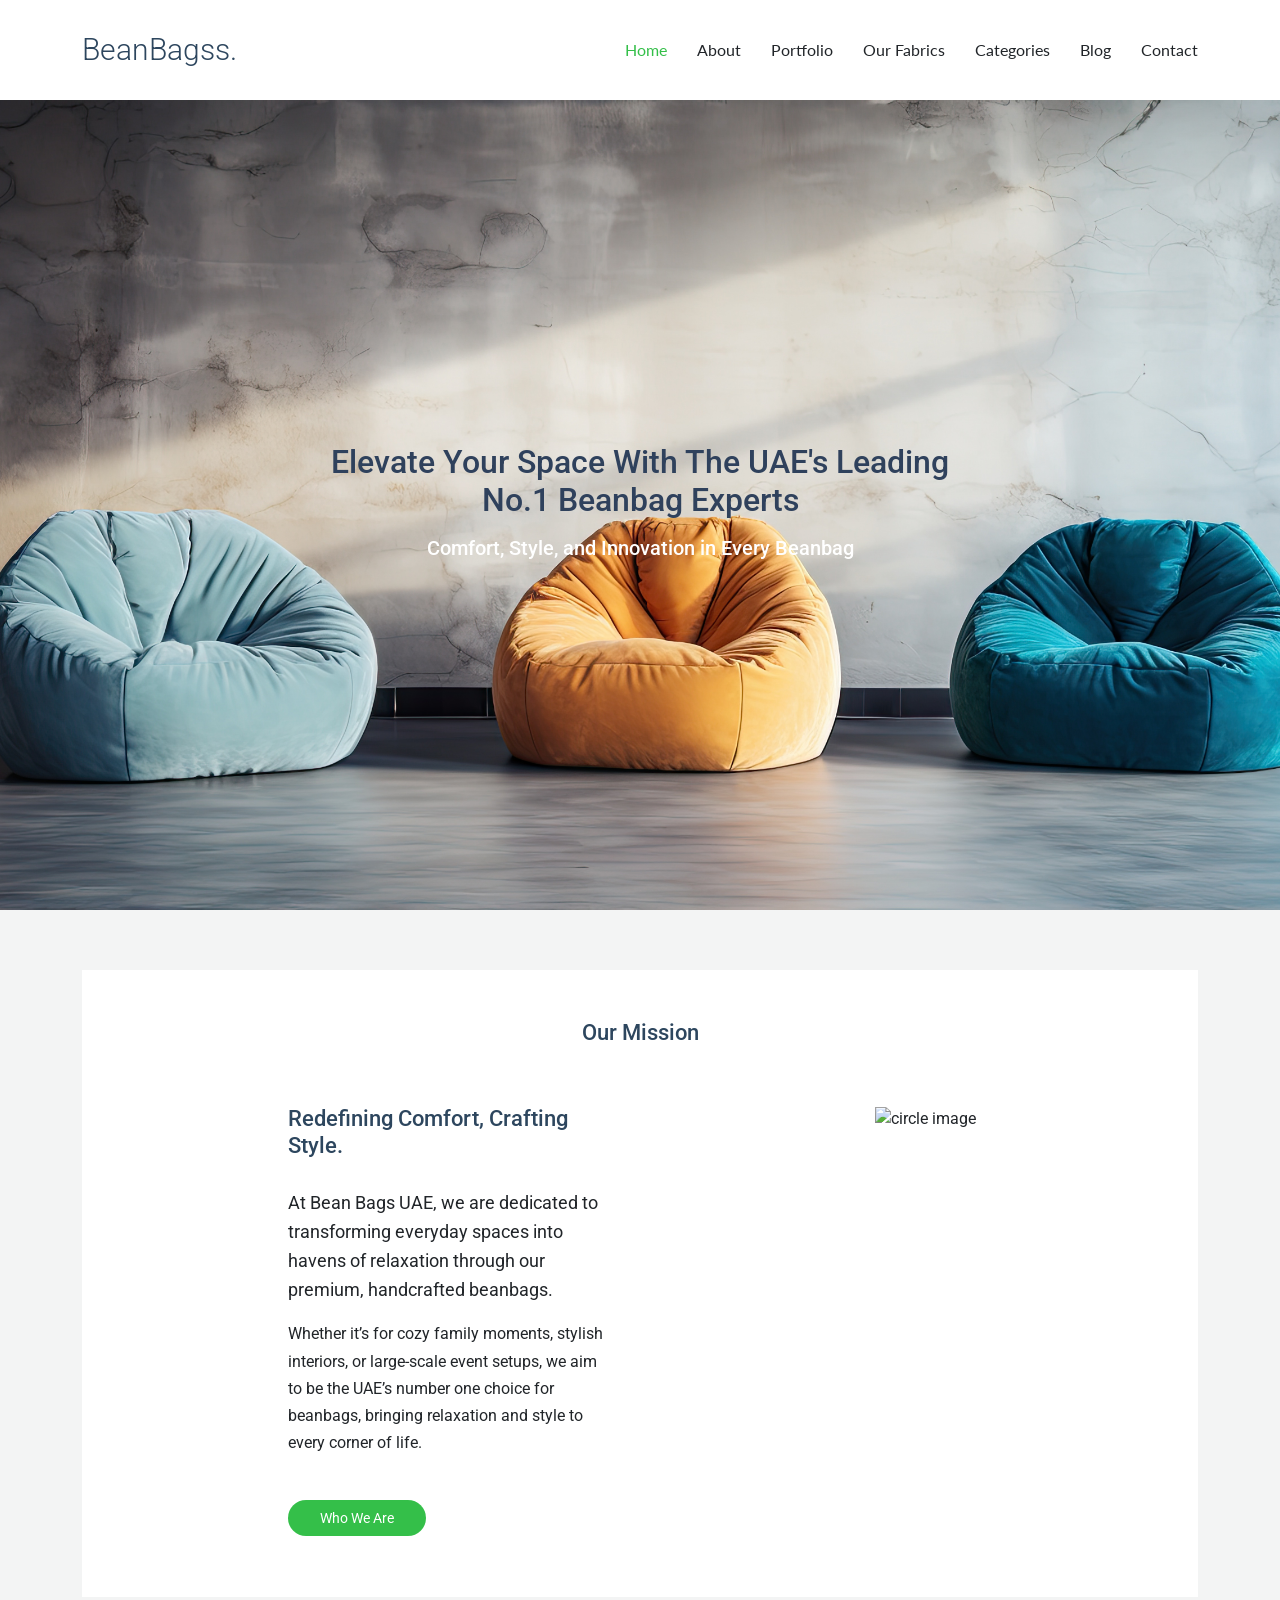
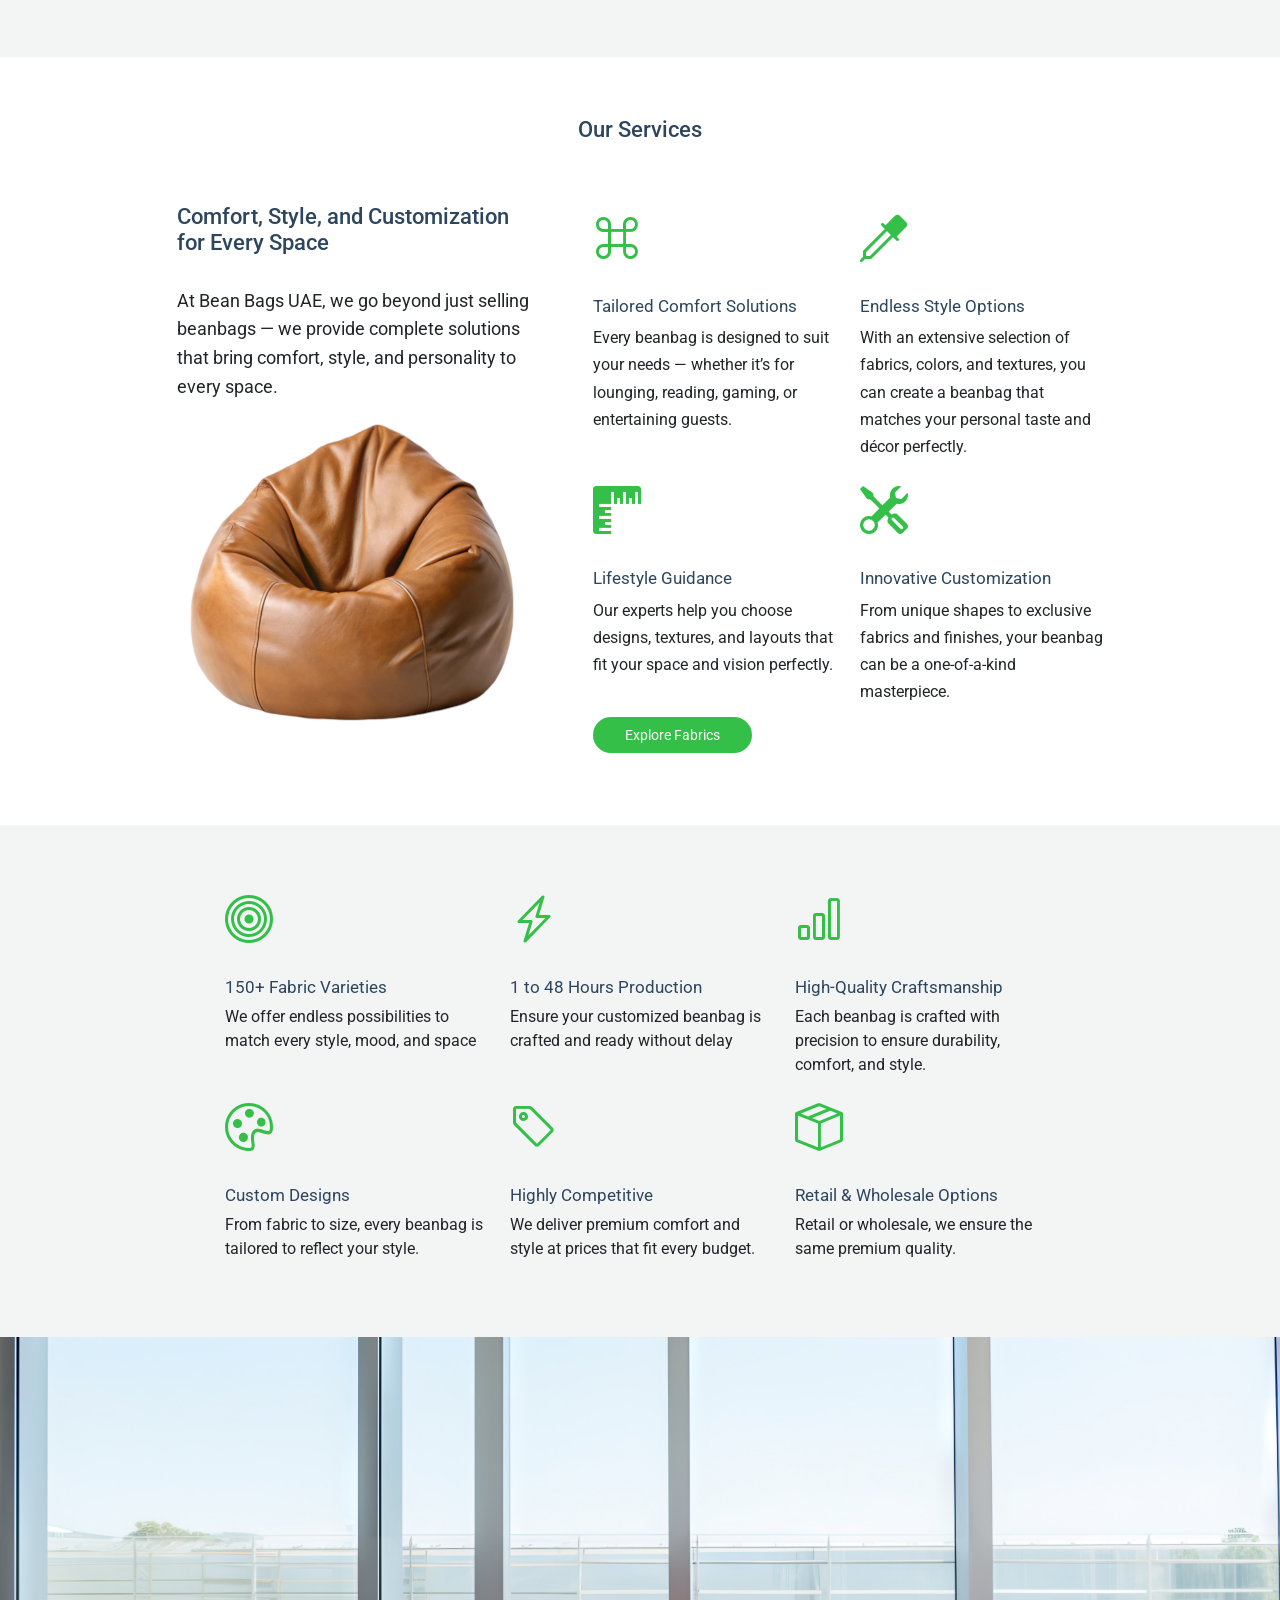
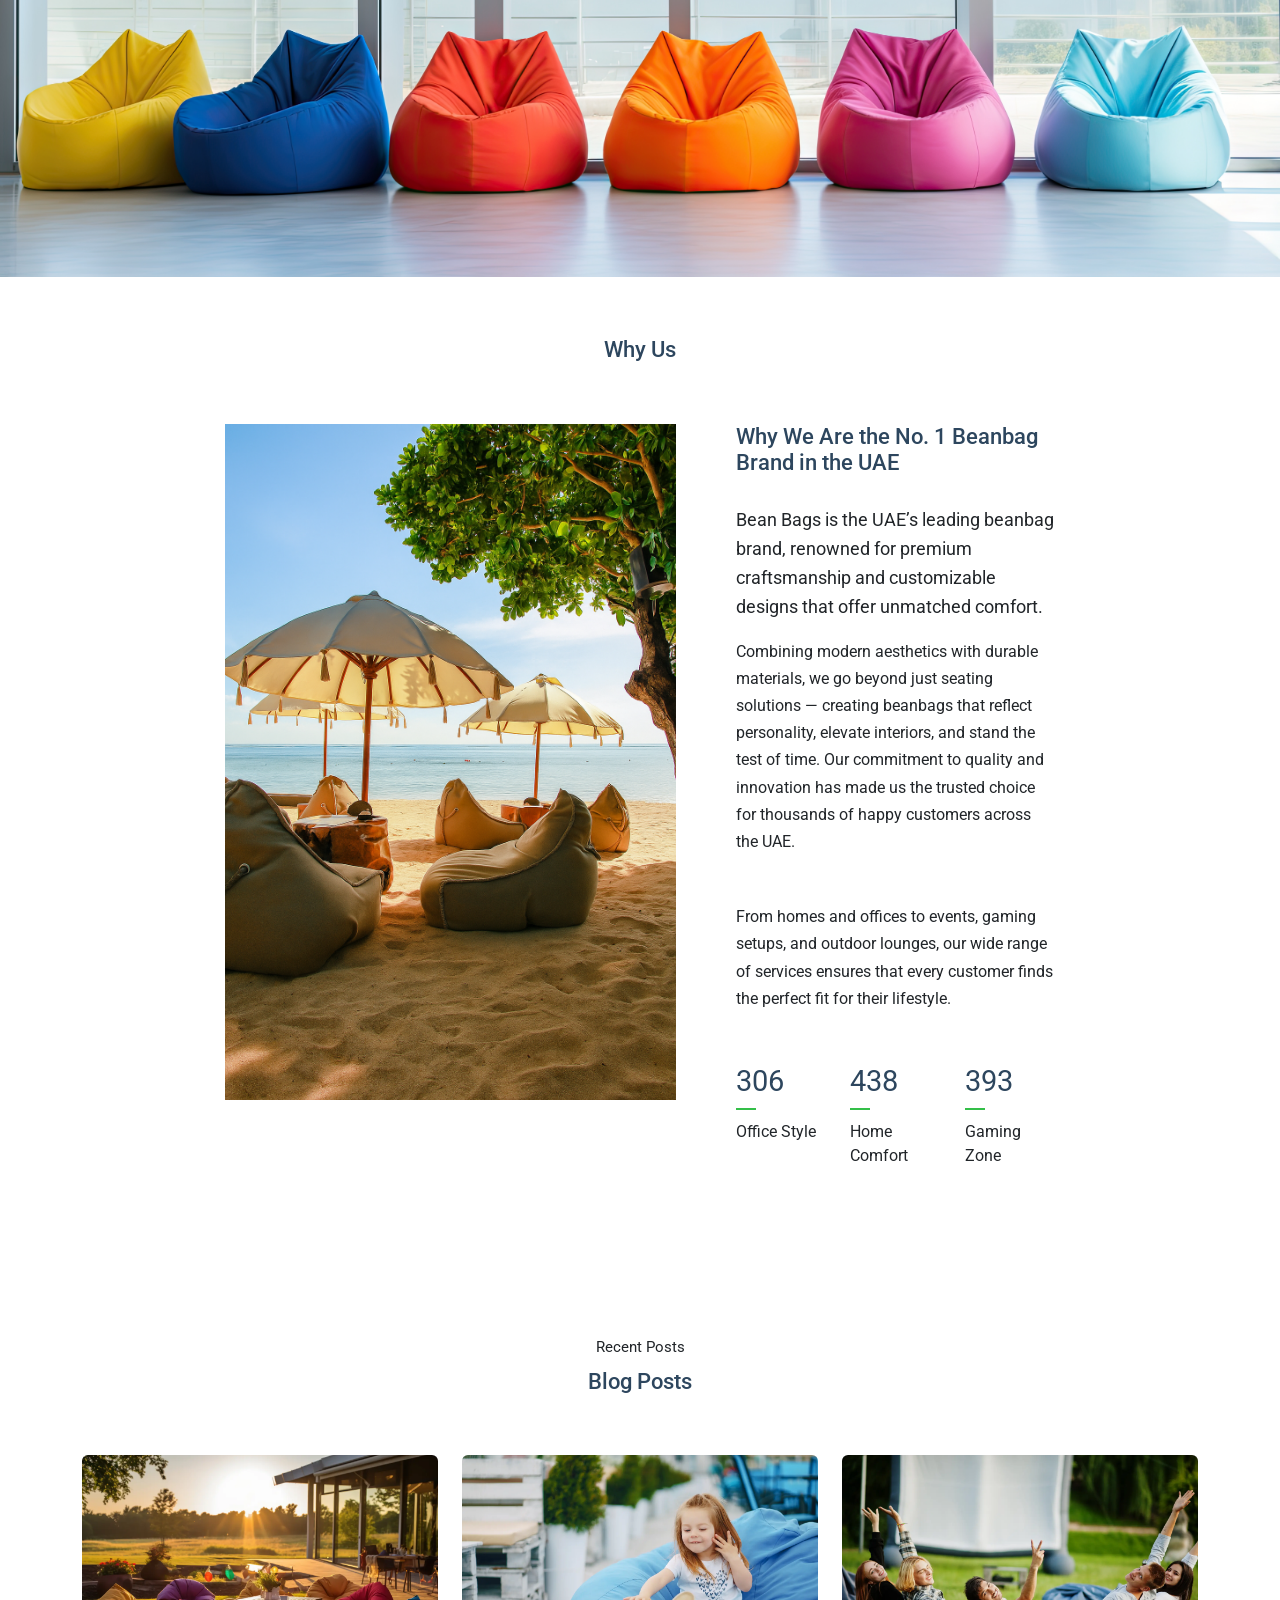
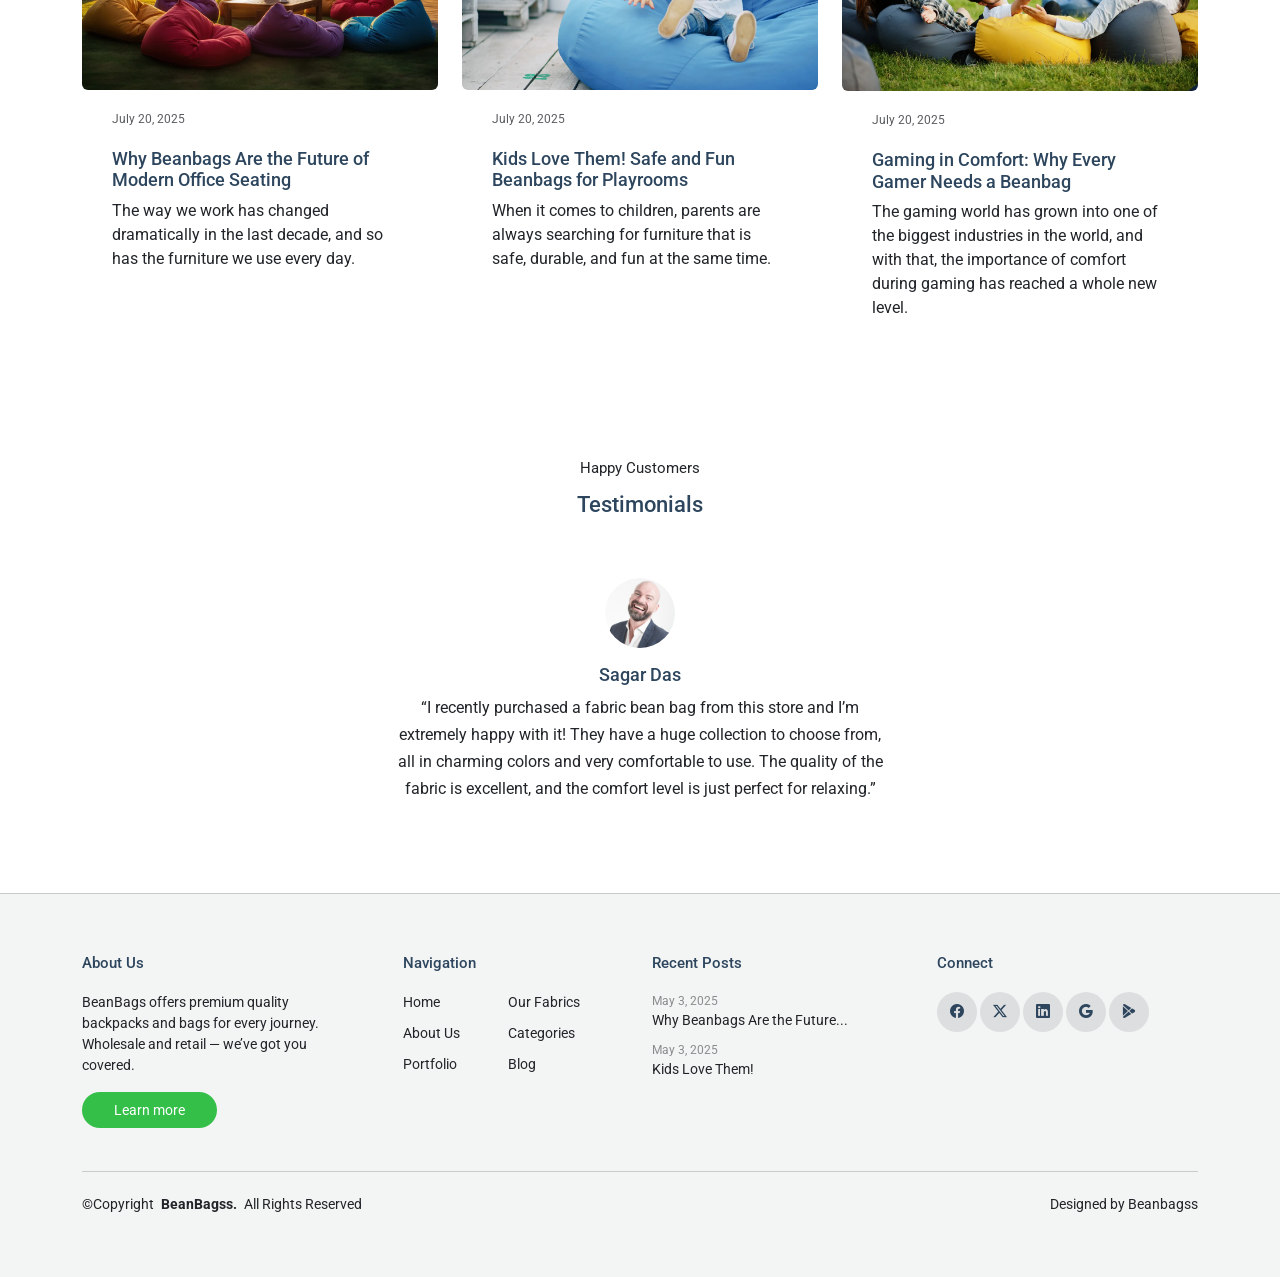
==== commit dc4ff515: "chnages made like added more photos" ====
--- a/index.html
+++ b/index.html
@@ -62,46 +62,47 @@
 
   <main class="main">
 
-<!-- About Section -->
-<section id="about" class="about section" style="padding:0; margin:0;">
-  <div class="swiper init-swiper" style="width:100%; height:90vh; max-height:100vh; position: relative;">
-    <!-- Important: position relative -->
-
-    <style>
-      /* Mobile override */
-      @media (max-width: 768px) {
-        #about .overlay-text h1,
-        #about .overlay-text h2 {
-          display: none !important; /* hide both on mobile */
-        }
-
-        #about .init-swiper {
-          height: 300px !important;
-        }
-      }
-
-      /* Centering text overlay */
-      #about .overlay-text {
-        position: absolute;
-        top: 50%;
-        left: 50%;
-        transform: translate(-50%, -50%);
-        text-align: center;
-        color: rgb(42, 41, 83);
-        z-index: 10;
-      }
-
-      #about .overlay-text h1 {
-        font-size: 2rem;
-        margin-bottom: 1rem;
-      }
-
-      #about .overlay-text h2 {
-        font-size: 1.25rem;
-      }
-    </style>
-
-    <script type="application/json" class="swiper-config">
+    <section id="about" class="about section" style="padding:0; margin:0;">
+      <div class="swiper init-swiper" style="width:100%; height:90vh; max-height:100vh; position: relative;">
+        <!-- Important: position relative -->
+
+        <style>
+          /* Mobile override */
+          @media (max-width: 768px) {
+
+            #about .overlay-text h1,
+            #about .overlay-text h2 {
+              display: none !important;
+              /* hide both on mobile */
+            }
+
+            #about .init-swiper {
+              height: 300px !important;
+            }
+          }
+
+          /* Centering text overlay */
+          #about .overlay-text {
+            position: absolute;
+            top: 50%;
+            left: 50%;
+            transform: translate(-50%, -50%);
+            text-align: center;
+            color: rgb(42, 41, 83);
+            z-index: 10;
+          }
+
+          #about .overlay-text h1 {
+            font-size: 2rem;
+            margin-bottom: 1rem;
+          }
+
+          #about .overlay-text h2 {
+            font-size: 1.25rem;
+          }
+        </style>
+
+        <script type="application/json" class="swiper-config">
       {
         "loop": true,
         "speed": 600,
@@ -127,91 +128,28 @@
       }
     </script>
 
-    <div class="swiper-wrapper" style="width:100%; height:100%;">
-      <!-- Text Overlay -->
-      <div class="overlay-text">
-        <h1>Elevate Your Space With The UAE's Leading No.1 Beanbag Experts</h1>
-        <h2>Comfort, Style, and Innovation in Every Beanbag</h2>
-      </div>
-
-      <!-- Image Slide -->
-      <div class="swiper-slide" style="width:100%; height:100%;">
-        <img src="assets/img/cover_image.png" alt="Cover Image"
-          style="width:100%; height:100%; object-fit: cover; display:block;">
-      </div>
-    </div>
-
-    <div class="swiper-pagination"></div>
-  </div>
-</section>
-
-
-
-
-    <!-- Pricing Section -->
-    <section id="pricing" class="pricing section light-background">
-
-      <!-- Section Title -->
-      <div class="container section-title" data-aos="fade-up">
-        <p>Our Best Picks</p>
-        <h2>Explore Our Signature Beanbag Collection</h2>
-      </div><!-- End Section Title -->
-
-      <div class="container">
-
-        <div class="row gy-4">
-
-          <div class="col-lg-4 col-md-6" data-aos="fade-up" data-aos-delay="100">
-            <div class="pricing-item recommended">
-              <div class="team">
-                <div class="pic">
-                  <img src="assets/img/img30.jpg" alt="Image" class="img-fluid">
-                </div>
-
-
-              </div>
-              <div class="btn-wrap">
-                <a href="category.html" class="btn-buy">View</a>
-              </div>
-            </div>
-          </div><!-- End Pricing Item -->
-
-          <div class="col-lg-4 col-md-6" data-aos="fade-up" data-aos-delay="200">
-            <div class="pricing-item recommended">
-              <span class="recommended-badge">Recommended</span>
-              <div class="team">
-                <div class="pic">
-                  <img src="assets/img/img33.png" alt="Image" class="img-fluid">
-                </div>
-
-
-              </div>
-              <div class="btn-wrap">
-                <a href="category.html" class="btn-buy">View</a>
-              </div>
-            </div>
-          </div><!-- End Pricing Item -->
-
-          <div class="col-lg-4 col-md-6" data-aos="fade-up" data-aos-delay="300">
-            <div class="pricing-item recommended">
-              <div class="team">
-                <div class="pic">
-                  <img src="assets/img/img34.jpg" alt="Image" class="img-fluid">
-                </div>
-
-
-              </div>
-              <div class="btn-wrap">
-                <a href="category.html" class="btn-buy">View</a>
-              </div>
-            </div>
-          </div><!-- End Pricing Item -->
-
-        </div>
-
-      </div>
-
-    </section><!-- /Pricing Section -->
+
+        <!-- Text Overlay -->
+        <div class="overlay-text">
+          <h1 style="font-size:2rem; margin-bottom:1rem; color:#2f415c;">Elevate Your Space With The UAE's Leading No.1
+            Beanbag Experts</h1>
+          <h2 style="font-size:1.25rem; color:#fff;">Comfort, Style, and Innovation in Every Beanbag</h2>
+        </div>
+
+        <!-- Image Slide -->
+        <div class="swiper-slide" style="width:100%; height:100%;">
+          <img src="assets/img/img48.jpg" alt="Cover Image"
+            style="width:100%; height:100%; object-fit: cover; display:block;">
+        </div>
+      </div>
+
+      </div>
+    </section>
+
+
+
+
+
 
 
 
@@ -249,7 +187,7 @@
                   for beanbags, bringing relaxation and style to every corner of life.
                 </p>
                 <p>
-                  <a href="#" class="btn-get-started">Get Started</a>
+                  <a href="#" class="btn-get-started">Who We Are</a>
                 </p>
               </div>
             </div>
@@ -280,7 +218,7 @@
             </p>
             <div class="team">
               <div class="pic">
-                <img src="assets/img/img32.png" alt="Image" class="img-fluid">
+                <img src="assets/img/img50.jpg" alt="Image" class="img-fluid">
               </div>
 
 
@@ -345,6 +283,9 @@
                 </div>
               </div>
             </div>
+            <p>
+              <a href="OurFabrics.html" class="btn-get-started">Explore Fabrics</a>
+            </p>
           </div>
         </div>
       </div>
@@ -448,7 +389,88 @@
 
 
 
-
+    <section id="about" class="about section" style="padding:0; margin:0;">
+      <div class="swiper init-swiper" style="width:100%; height:90vh; max-height:60vh; position: relative;">
+        <!-- Important: position relative -->
+
+        <style>
+          /* Mobile override */
+          @media (max-width: 768px) {
+
+            #about .overlay-text h1,
+            #about .overlay-text h2 {
+              display: none !important;
+              /* hide both on mobile */
+            }
+
+            #about .init-swiper {
+              height: 300px !important;
+            }
+          }
+
+          /* Centering text overlay */
+          #about .overlay-text {
+            position: absolute;
+            top: 50%;
+            left: 50%;
+            transform: translate(-50%, -50%);
+            text-align: center;
+            color: rgb(42, 41, 83);
+            z-index: 10;
+          }
+
+          #about .overlay-text h1 {
+            font-size: 2rem;
+            margin-bottom: 1rem;
+          }
+
+          #about .overlay-text h2 {
+            font-size: 1.25rem;
+          }
+        </style>
+
+        <script type="application/json" class="swiper-config">
+      {
+        "loop": true,
+        "speed": 600,
+        "autoplay": {
+          "delay": 5000
+        },
+        "slidesPerView": "auto",
+        "pagination": {
+          "el": ".swiper-pagination",
+          "type": "bullets",
+          "clickable": true
+        },
+        "breakpoints": {
+          "320": {
+            "slidesPerView": 1,
+            "spaceBetween": 0
+          },
+          "1200": {
+            "slidesPerView": 1,
+            "spaceBetween": 0
+          }
+        }
+      }
+    </script>
+
+
+        <!-- Text Overlay -->
+        <!-- <div class="overlay-text">
+             <h1 style="font-size:2rem; margin-bottom:1rem; color:#fff;">Elevate Your Space With The UAE's Leading No.1 Beanbag Experts</h1>
+         <h2 style="font-size:1.25rem; color:#fff;">Comfort, Style, and Innovation in Every Beanbag</h2>
+      </div> -->
+
+        <!-- Image Slide -->
+        <div class="swiper-slide" style="width:100%; height:100%;">
+          <img src="assets/img/img46.jpg" alt="Cover Image"
+            style="width:100%; height:100%; object-fit: cover; display:block;">
+        </div>
+      </div>
+
+      </div>
+    </section>
 
     <!-- Stats Section -->
     <section id="stats" class="stats section ">
@@ -462,7 +484,7 @@
 
           <div class="col-lg-5">
             <div class="images-overlap">
-              <img src="assets/img/img17.png" alt="student" class="img-fluid img-1" data-aos="fade-up">
+              <img src="assets/img/img52.png" alt="student" class="img-fluid img-1" data-aos="fade-up">
             </div>
           </div>
 
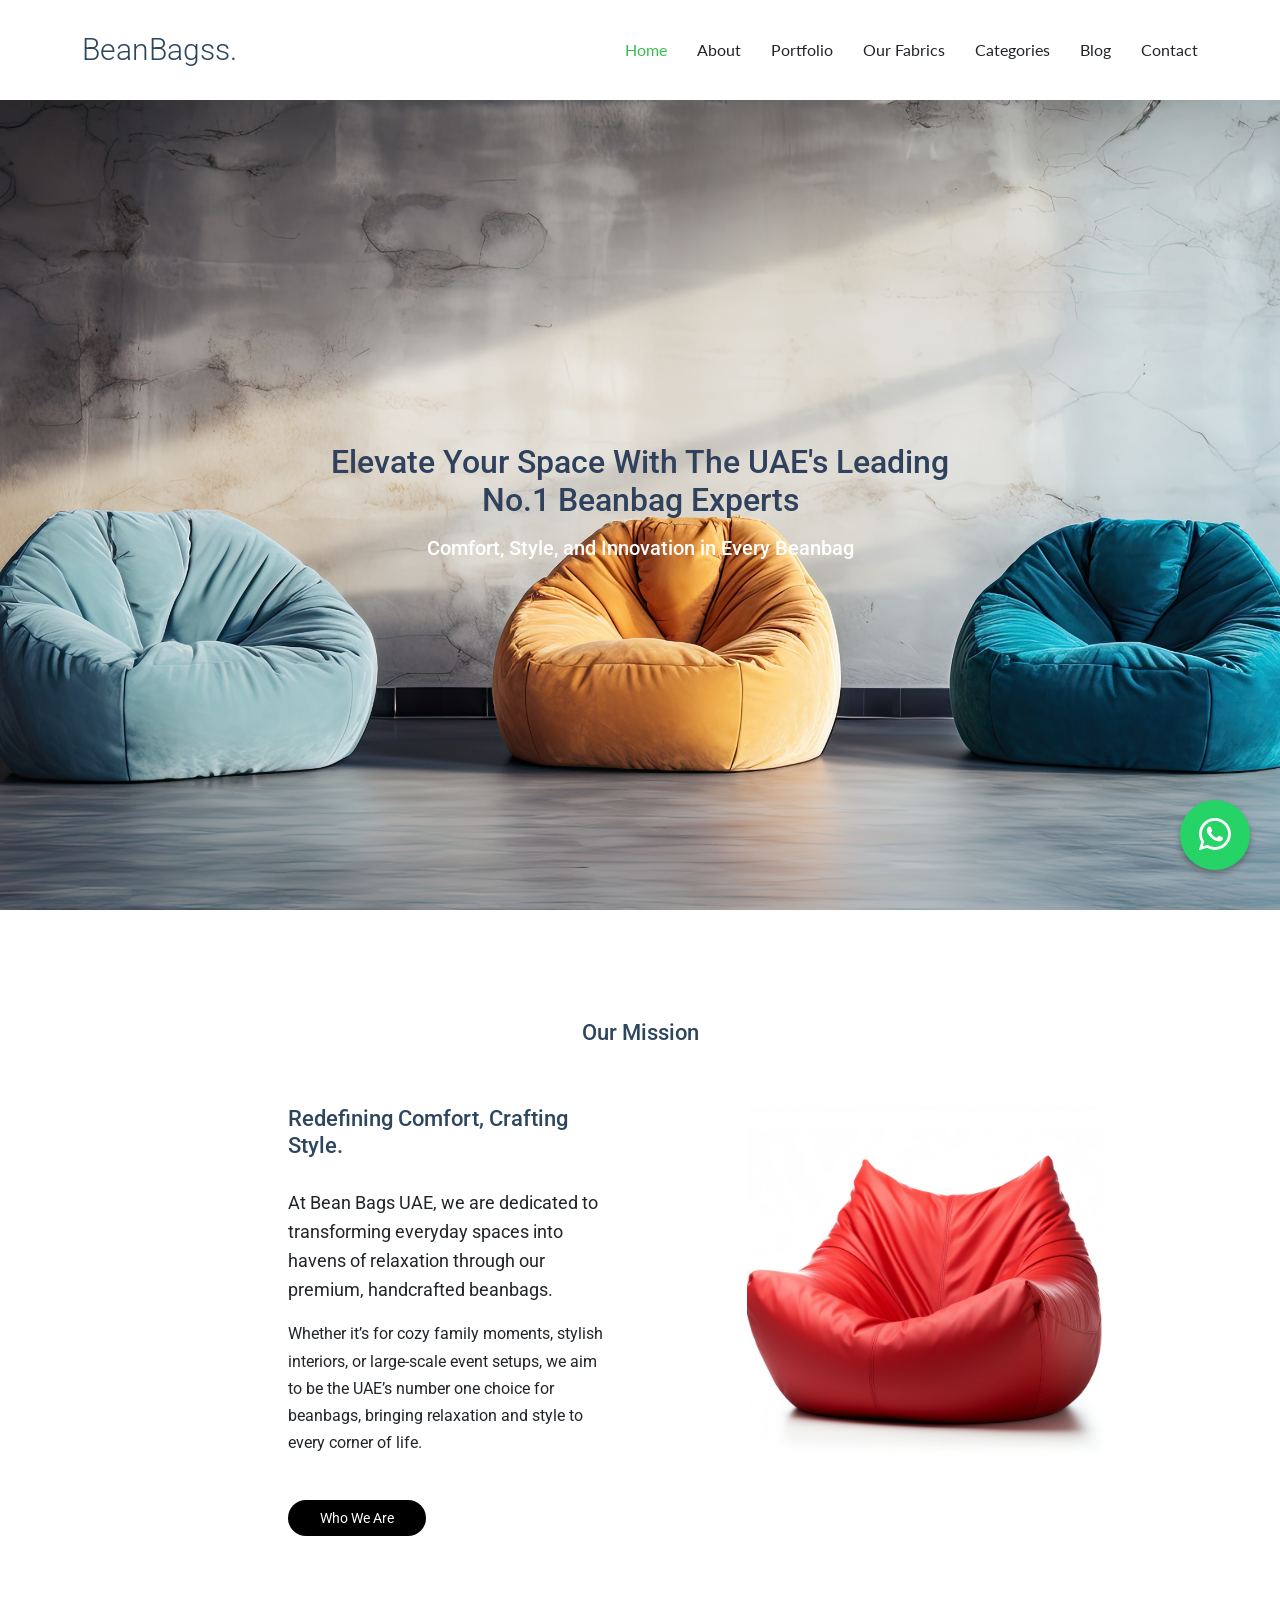
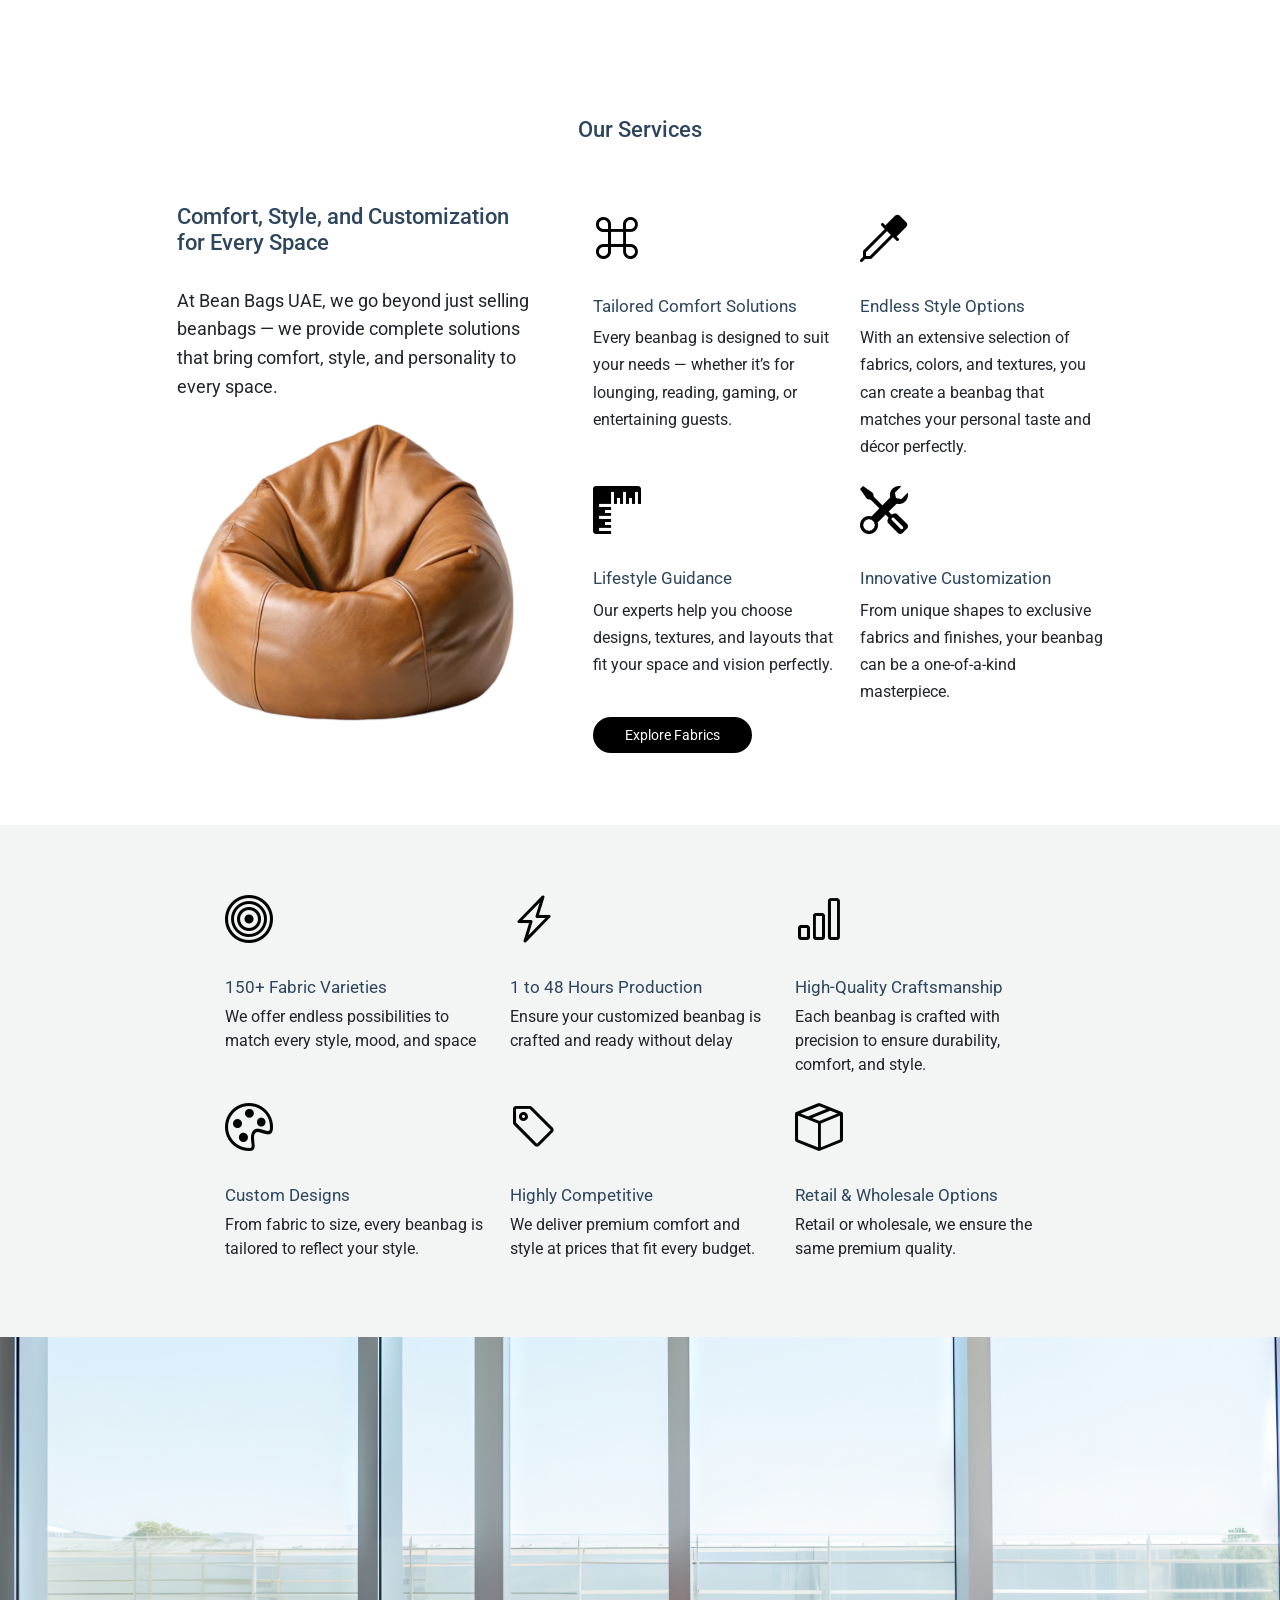
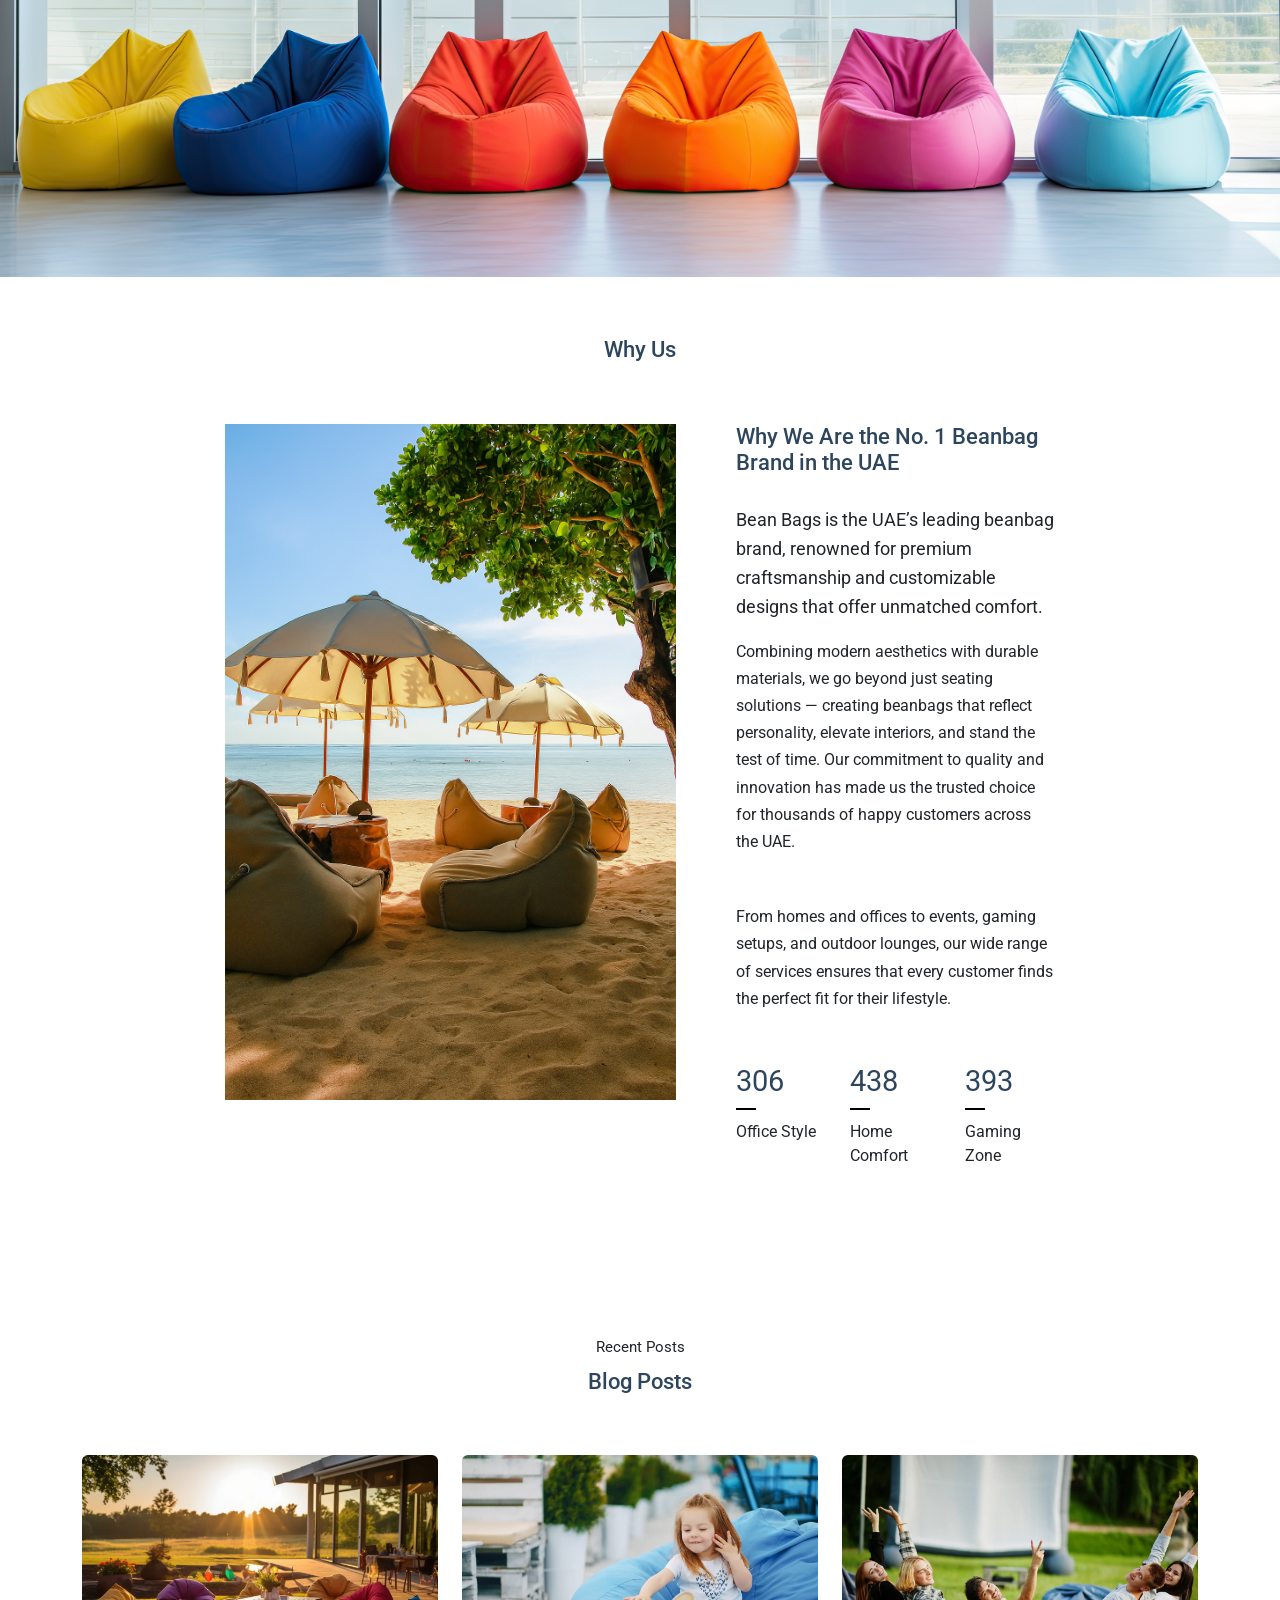
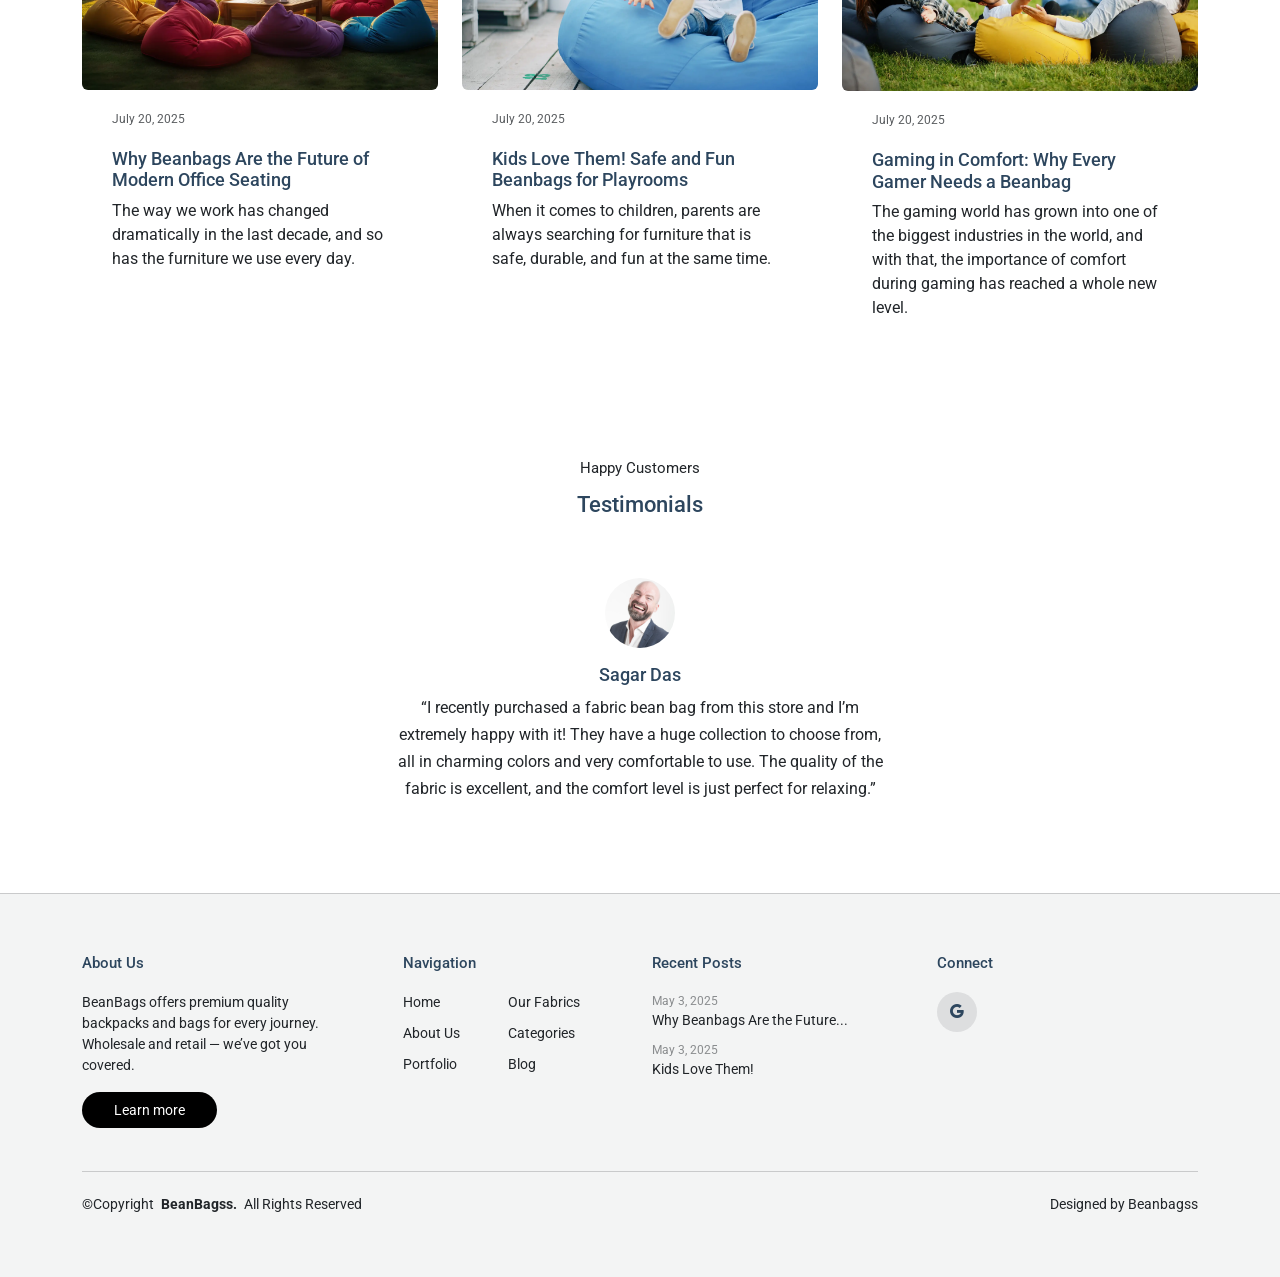
==== commit 4dfdb6ff: "new changes" ====
--- a/index.html
+++ b/index.html
@@ -9,8 +9,8 @@
   <meta name="keywords" content="">
 
   <!-- Favicons -->
-  <link href="assets/img/favicon.png" rel="icon">
-  <link href="assets/img/apple-touch-icon.png" rel="apple-touch-icon">
+  <link href="assets/img/bean bag logo.png" rel="icon">
+  <link href="assets/img/bean bag logo.png" rel="apple-touch-icon">
 
   <!-- Fonts -->
   <link href="https://fonts.googleapis.com" rel="preconnect">
@@ -155,7 +155,7 @@
 
 
     <!-- About 2 Section -->
-    <section id="about-2" class="about-2 section light-background">
+    <section id="about-2" class="about-2 section ">
 
       <div class="container">
         <div class="content">
@@ -167,7 +167,7 @@
             <div class="col-sm-12 col-md-5 col-lg-4 col-xl-4 order-lg-2 offset-xl-1 mb-4">
               <div class="img-wrap text-center text-md-left" data-aos="fade-up" data-aos-delay="100">
                 <div class="img">
-                  <img src="assets/img/img4.png" alt="circle image" class="img-fluid">
+                  <img src="assets/img/img54.jpg" alt="circle image" class="img-fluid">
                 </div>
               </div>
             </div>
@@ -773,21 +773,11 @@
           <div class="widget">
             <h3 class="widget-heading">Connect</h3>
             <ul class="list-unstyled social-icons light mb-3">
+
               <li>
-                <a href="#"><span class="bi bi-facebook"></span></a>
+                <a href="https://g.co/kgs/Y3JyN6Y"><span class="bi bi-google"></span></a>
               </li>
-              <li>
-                <a href="#"><span class="bi bi-twitter-x"></span></a>
-              </li>
-              <li>
-                <a href="#"><span class="bi bi-linkedin"></span></a>
-              </li>
-              <li>
-                <a href="#"><span class="bi bi-google"></span></a>
-              </li>
-              <li>
-                <a href="#"><span class="bi bi-google-play"></span></a>
-              </li>
+
             </ul>
           </div>
 
@@ -806,8 +796,39 @@
   </footer>
 
   <!-- Scroll Top -->
-  <a href="#" id="scroll-top" class="scroll-top d-flex align-items-center justify-content-center"><i
-      class="bi bi-arrow-up-short"></i></a>
+
+  <a href="#" id="scroll-top" class="scroll-top d-flex align-items-center justify-content-center"
+    style=" background-color: #ffffff00;  width: 5px; height: 5px; display: flex; align-items: center; justify-content: center;">
+    <i class="" style="font-size: 28px;"></i>
+  </a>
+
+
+
+
+  <!-- WhatsApp Floating Button -->
+  <a href="https://wa.me/971588930500?text=Hi%2C%20I%20have%20an%20Enquiry!" target="_blank" rel="noopener noreferrer"
+    style="
+      position: fixed;
+      bottom: 30px;
+      right: 30px;
+      width: 70px;
+      height: 70px;
+      background-color: #25D366;
+      color: #fff;
+      border-radius: 50%;
+      display: flex;
+      align-items: center;
+      justify-content: center; 
+      text-decoration: none;
+      z-index: 9999;
+      box-shadow: 0 4px 6px rgba(0,0,0,0.3);
+      transition: transform 0.2s;
+   " onmouseover="this.style.transform='scale(1.1)';" onmouseout="this.style.transform='scale(1)';">
+    <!-- WhatsApp Icon using Bootstrap Icons -->
+    <i class="bi bi-whatsapp" style="font-size: 32px;"></i>
+  </a>
+
+
 
   <!-- Preloader -->
   <div id="preloader"></div>
--- a/assets/css/main.css
+++ b/assets/css/main.css
@@ -12,29 +12,41 @@
 --------------------------------------------------------------*/
 /* Fonts */
 :root {
-  --default-font: "Roboto",  system-ui, -apple-system, "Segoe UI", Roboto, "Helvetica Neue", Arial, "Noto Sans", "Liberation Sans", sans-serif, "Apple Color Emoji", "Segoe UI Emoji", "Segoe UI Symbol", "Noto Color Emoji";
-  --heading-font: "Roboto",  sans-serif;
-  --nav-font: "Lato",  sans-serif;
+  --default-font: "Roboto", system-ui, -apple-system, "Segoe UI", Roboto, "Helvetica Neue", Arial, "Noto Sans", "Liberation Sans", sans-serif, "Apple Color Emoji", "Segoe UI Emoji", "Segoe UI Symbol", "Noto Color Emoji";
+  --heading-font: "Roboto", sans-serif;
+  --nav-font: "Lato", sans-serif;
 }
 
 /* Global Colors - The following color variables are used throughout the website. Updating them here will change the color scheme of the entire website */
-:root { 
-  --background-color: #ffffff; /* Background color for the entire website, including individual sections */
-  --default-color: #212529; /* Default color used for the majority of the text content across the entire website */
-  --heading-color: #2d465e; /* Color for headings, subheadings and title throughout the website */
-  --accent-color: #34bf49; /* Accent color that represents your brand on the website. It's used for buttons, links, and other elements that need to stand out */
-  --surface-color: #ffffff; /* The surface color is used as a background of boxed elements within sections, such as cards, icon boxes, or other elements that require a visual separation from the global background. */
-  --contrast-color: #ffffff; /* Contrast color for text, ensuring readability against backgrounds of accent, heading, or default colors. */
+:root {
+  --background-color: #ffffff;
+  /* Background color for the entire website, including individual sections */
+  --default-color: #212529;
+  /* Default color used for the majority of the text content across the entire website */
+  --heading-color: #2d465e;
+  /* Color for headings, subheadings and title throughout the website */
+  --accent-color: #000000;
+  /* =====It's used for buttons, links, and other elements that need to stand out */
+  --surface-color: #ffffff;
+  /* The surface color is used as a background of boxed elements within sections, such as cards, icon boxes, or other elements that require a visual separation from the global background. */
+  --contrast-color: #ffffff;
+  /* Contrast color for text, ensuring readability against backgrounds of accent, heading, or default colors. */
 }
 
 /* Nav Menu Colors - The following color variables are used specifically for the navigation menu. They are separate from the global colors to allow for more customization options */
 :root {
-  --nav-color: #212529;  /* The default color of the main navmenu links */
-  --nav-hover-color: #34bf49; /* Applied to main navmenu links when they are hovered over or active */
-  --nav-mobile-background-color: #ffffff; /* Used as the background color for mobile navigation menu */
-  --nav-dropdown-background-color: #ffffff; /* Used as the background color for dropdown items that appear when hovering over primary navigation items */
-  --nav-dropdown-color: #212529; /* Used for navigation links of the dropdown items in the navigation menu. */
-  --nav-dropdown-hover-color: #34bf49; /* Similar to --nav-hover-color, this color is applied to dropdown navigation links when they are hovered over. */
+  --nav-color: #212529;
+  /* The default color of the main navmenu links */
+  --nav-hover-color: #34bf49;
+  /* Applied to main navmenu links when they are hovered over or active */
+  --nav-mobile-background-color: #ffffff;
+  /* Used as the background color for mobile navigation menu */
+  --nav-dropdown-background-color: #ffffff;
+  /* Used as the background color for dropdown items that appear when hovering over primary navigation items */
+  --nav-dropdown-color: #212529;
+  /* Used for navigation links of the dropdown items in the navigation menu. */
+  --nav-dropdown-hover-color: #34bf49;
+  /* Similar to --nav-hover-color, this color is applied to dropdown navigation links when they are hovered over. */
 }
 
 /* Color Presets - These classes override global colors when applied to any section or element, providing reuse of the sam color scheme. */
@@ -605,16 +617,23 @@
 --------------------------------------------------------------*/
 .scroll-top {
   position: fixed;
-  visibility: hidden;
-  opacity: 0;
-  right: 15px;
-  bottom: 15px;
+  right: 100px;
+  /* move left by increasing distance from right */
+  bottom: 70px;
+  /* move up by increasing distance from bottom */
   z-index: 99999;
   background-color: var(--accent-color);
   width: 40px;
   height: 40px;
   border-radius: 4px;
+  display: flex;
+  align-items: center;
+  justify-content: center;
   transition: all 0.4s;
+  visibility: visible;
+  /* always visible */
+  opacity: 1;
+  /* always visible */
 }
 
 .scroll-top i {
@@ -628,10 +647,7 @@
   color: var(--contrast-color);
 }
 
-.scroll-top.active {
-  visibility: visible;
-  opacity: 1;
-}
+
 
 /*--------------------------------------------------------------
 # Disable aos animation delay on mobile devices
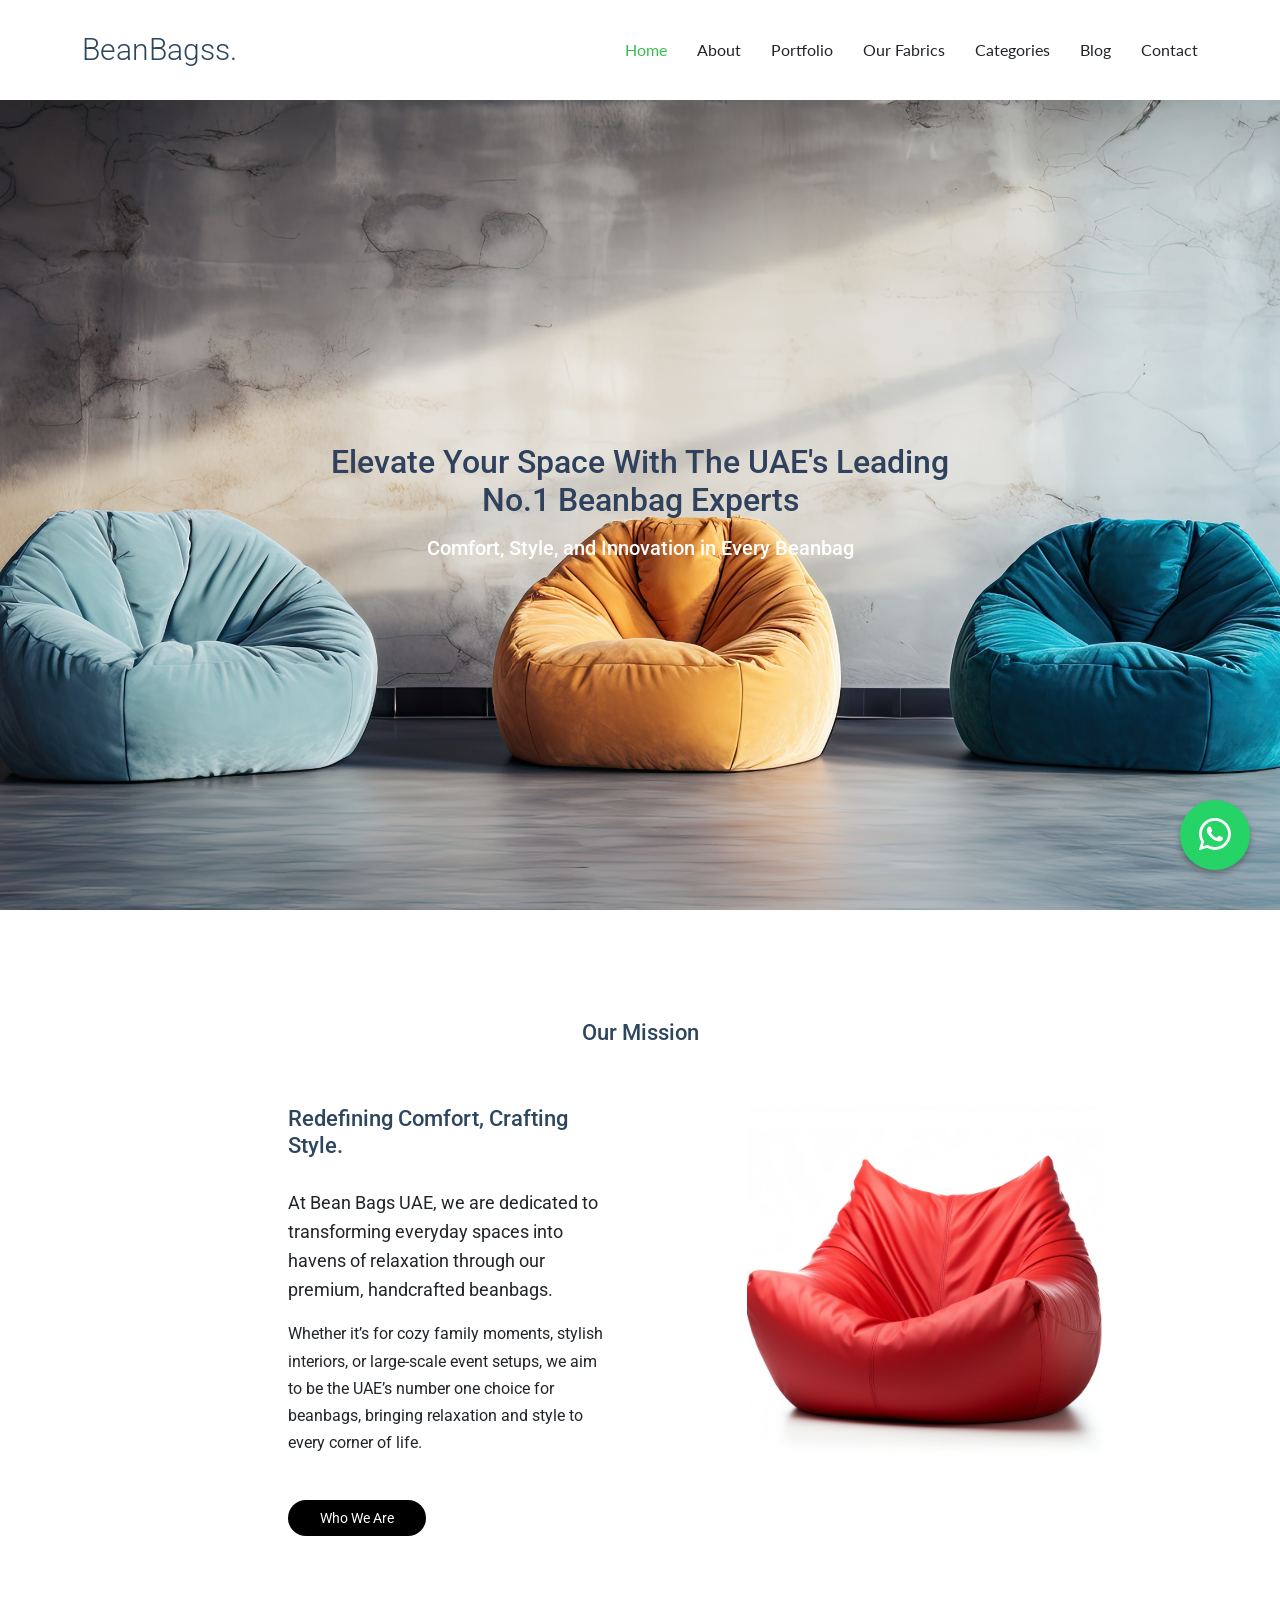
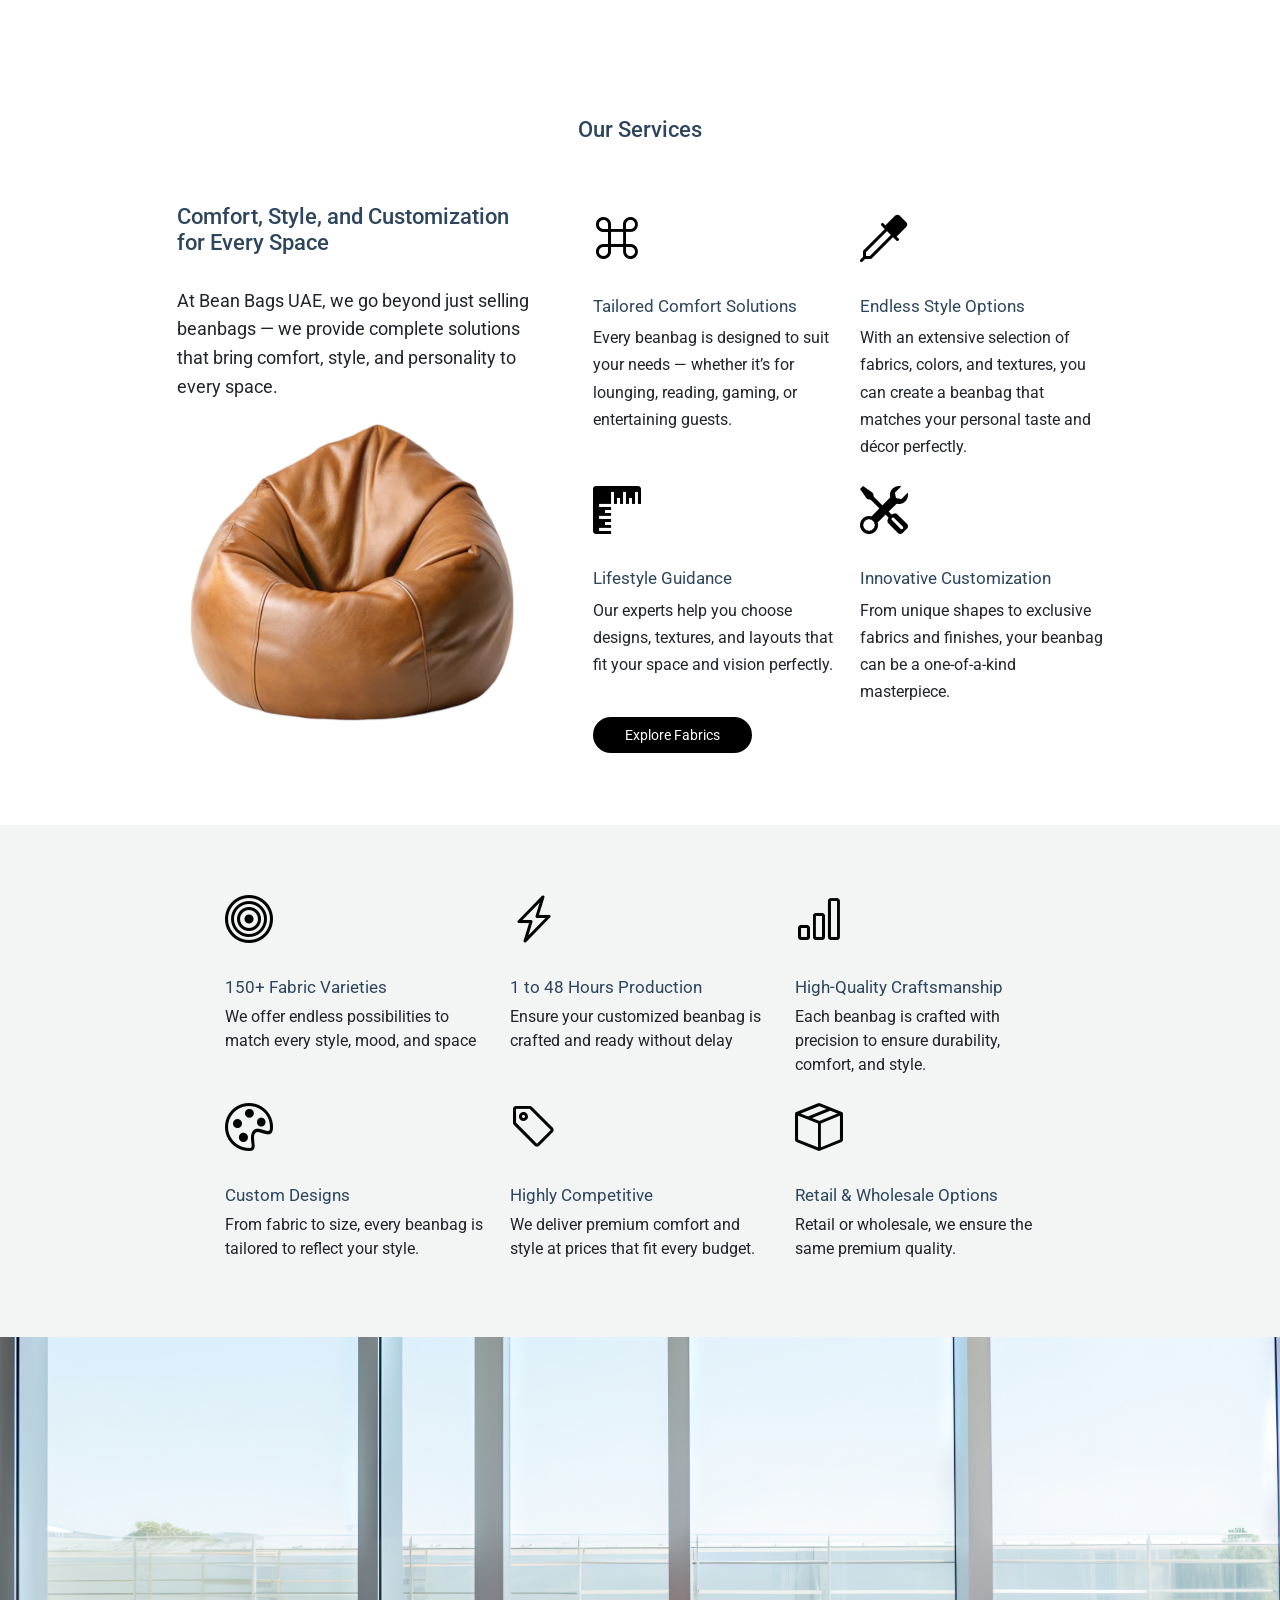
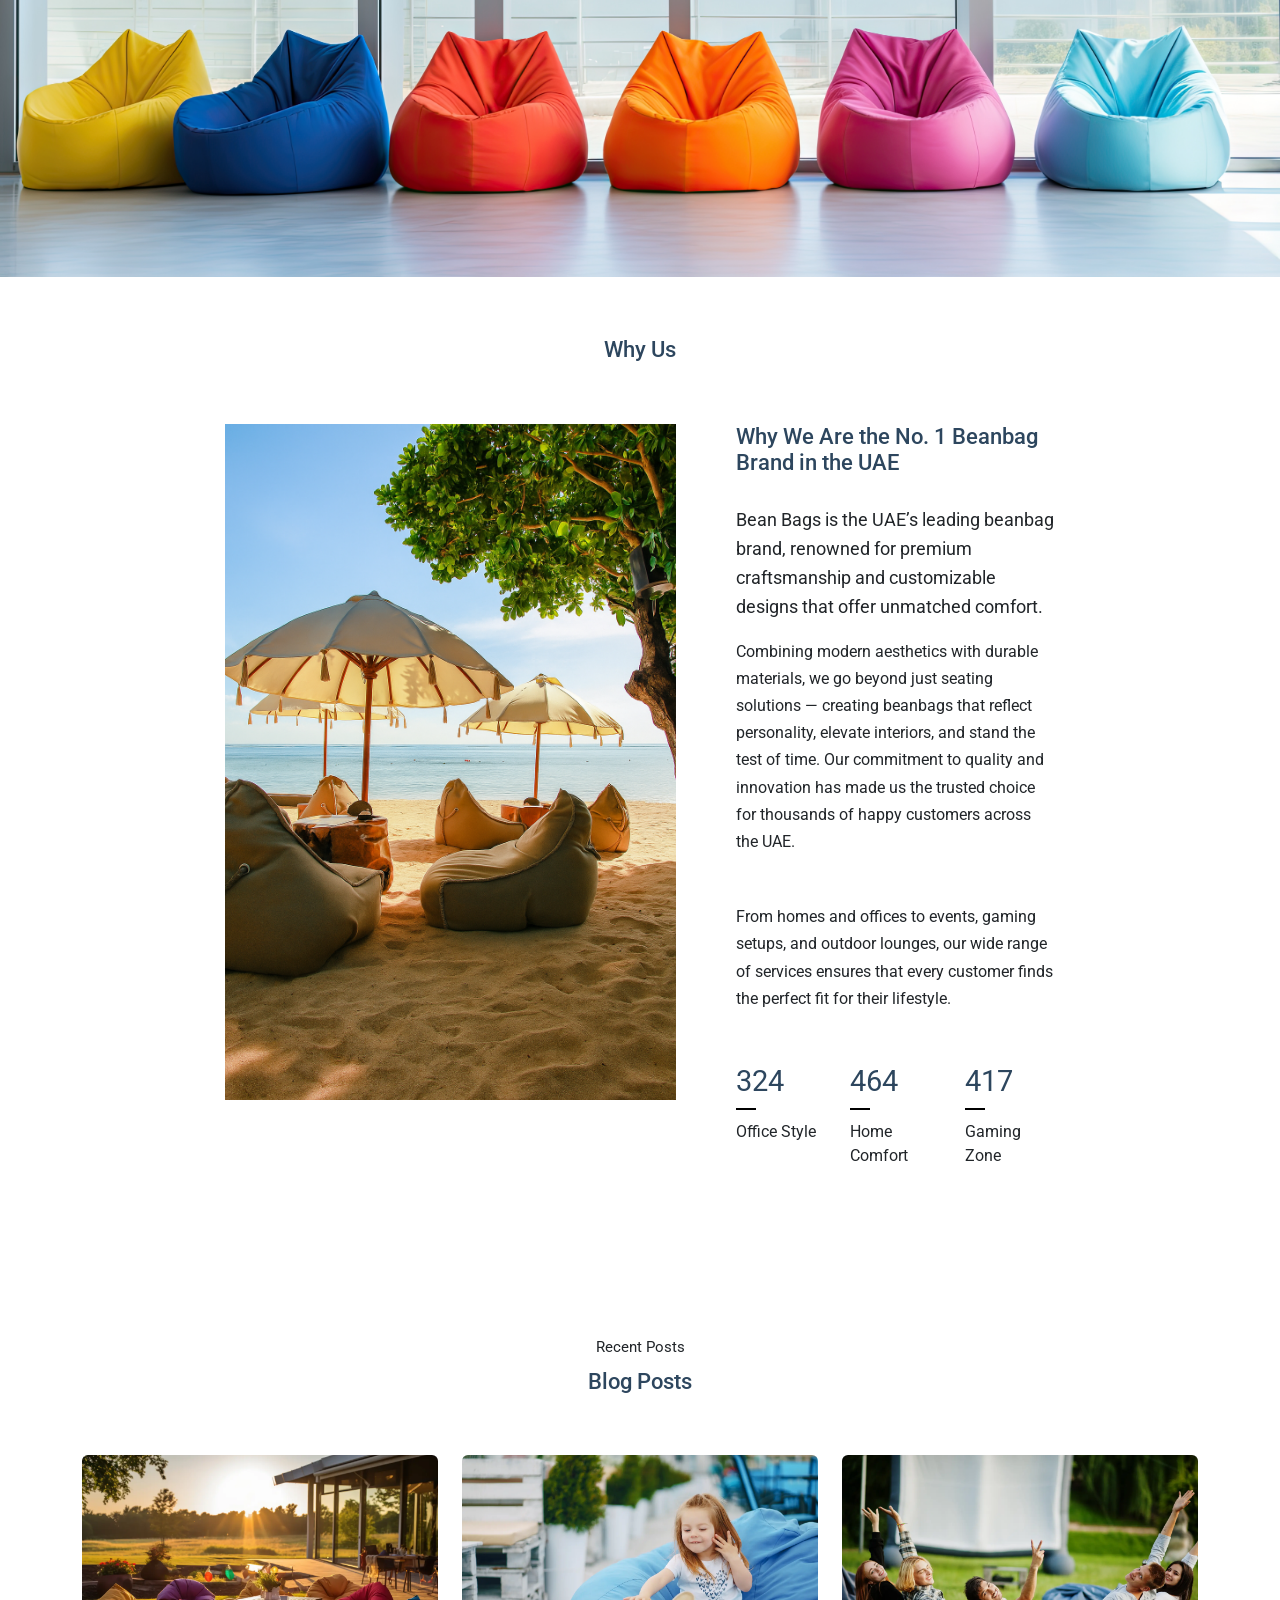
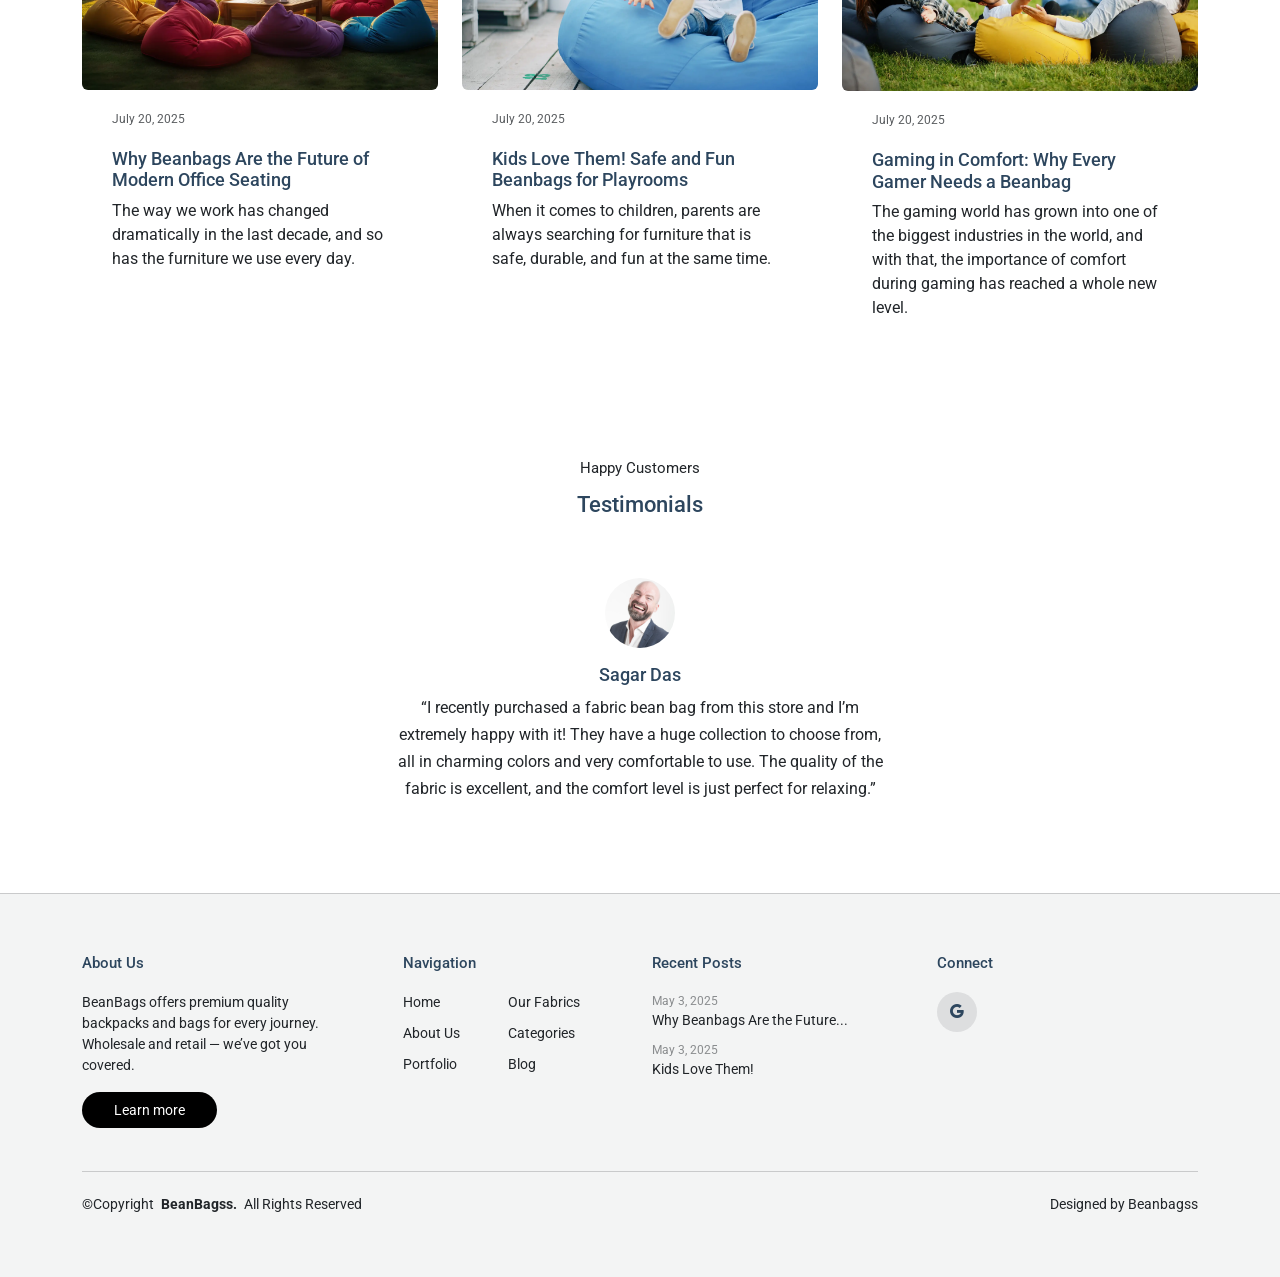
==== commit d938d6ba: "meta added" ====
--- a/index.html
+++ b/index.html
@@ -4,9 +4,32 @@
 <head>
   <meta charset="utf-8">
   <meta content="width=device-width, initial-scale=1.0" name="viewport">
-  <title>BeanBagss</title>
-  <meta name="description" content="">
-  <meta name="keywords" content="">
+  <title>BeanBagss UAE | No.1 Premium Beanbag Experts for Comfort & Style</title>
+<meta name="title" content="BeanBagss UAE | No.1 Premium Beanbag Experts for Comfort & Style">
+<meta name="description" content="BeanBagss UAE is the leading provider of premium handcrafted beanbags. Offering 150+ fabric varieties, custom designs, retail & wholesale options. Comfort, style, and innovation for homes, offices, gaming, and events.">
+
+<meta name="keywords" content="Beanbags UAE, premium beanbags, custom beanbags, beanbag chairs, gaming beanbags, office beanbags, home comfort beanbags, fabric beanbags, wholesale beanbags, modern seating UAE">
+
+<meta name="author" content="BeanBagss UAE">
+<meta name="robots" content="index, follow">
+
+<!-- Open Graph / Facebook -->
+<meta property="og:type" content="website">
+<meta property="og:url" content="https://www.beanbagss.com/">
+<meta property="og:title" content="BeanBagss UAE | No.1 Premium Beanbag Experts for Comfort & Style">
+<meta property="og:description" content="Transform your space with handcrafted premium beanbags. Comfort, style, and 150+ fabric varieties designed for homes, offices, events, and gaming setups.">
+<meta property="og:image" content="https://www.beanbagss.com/images/cover-image.jpg">
+
+<!-- Twitter -->
+<meta name="twitter:card" content="summary_large_image">
+<meta name="twitter:url" content="https://www.beanbagss.com/">
+<meta name="twitter:title" content="BeanBagss UAE | No.1 Premium Beanbag Experts for Comfort & Style">
+<meta name="twitter:description" content="UAE’s trusted beanbag brand — comfort, customization & innovation in every design. Explore 150+ fabrics and premium styles.">
+<meta name="twitter:image" content="https://www.beanbagss.com/images/cover-image.jpg">
+
+<!-- Additional SEO -->
+<link rel="canonical" href="https://www.beanbagss.com/">
+<meta name="theme-color" content="#2f415c">
 
   <!-- Favicons -->
   <link href="assets/img/bean bag logo.png" rel="icon">
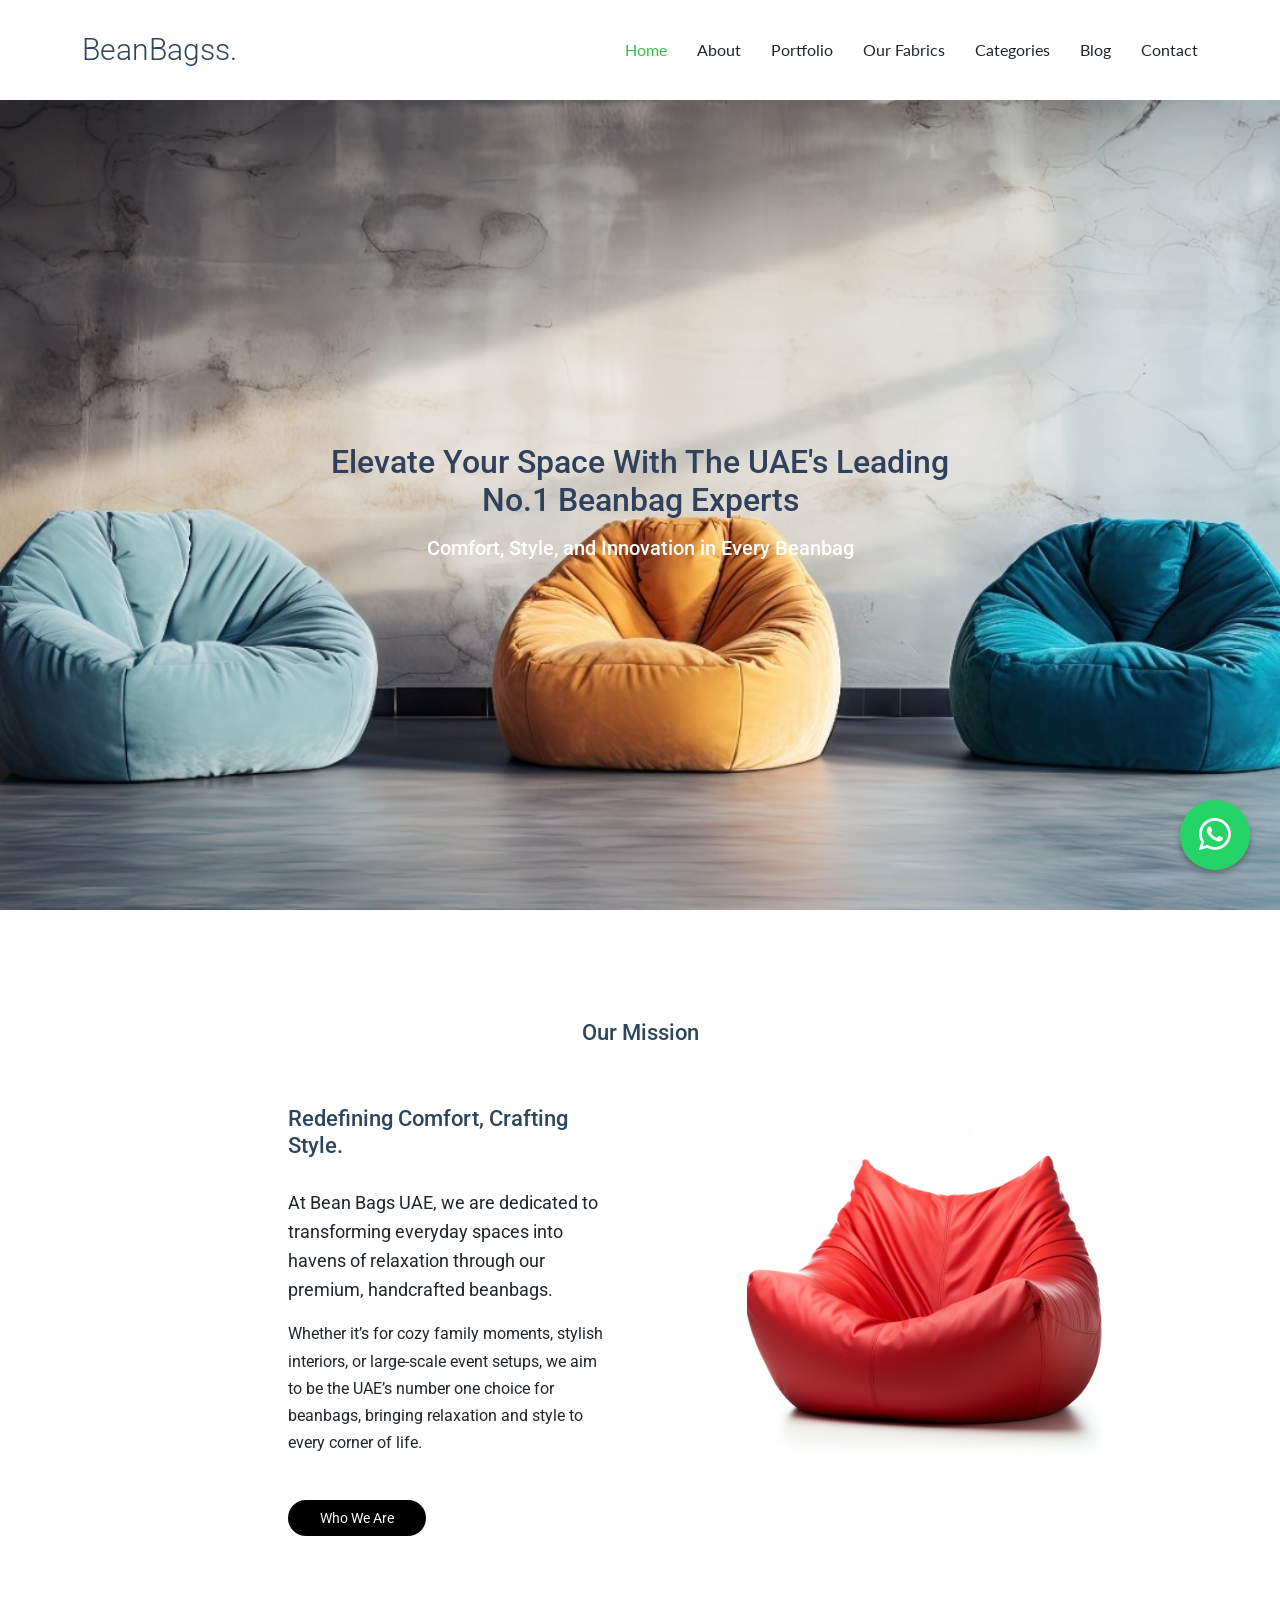
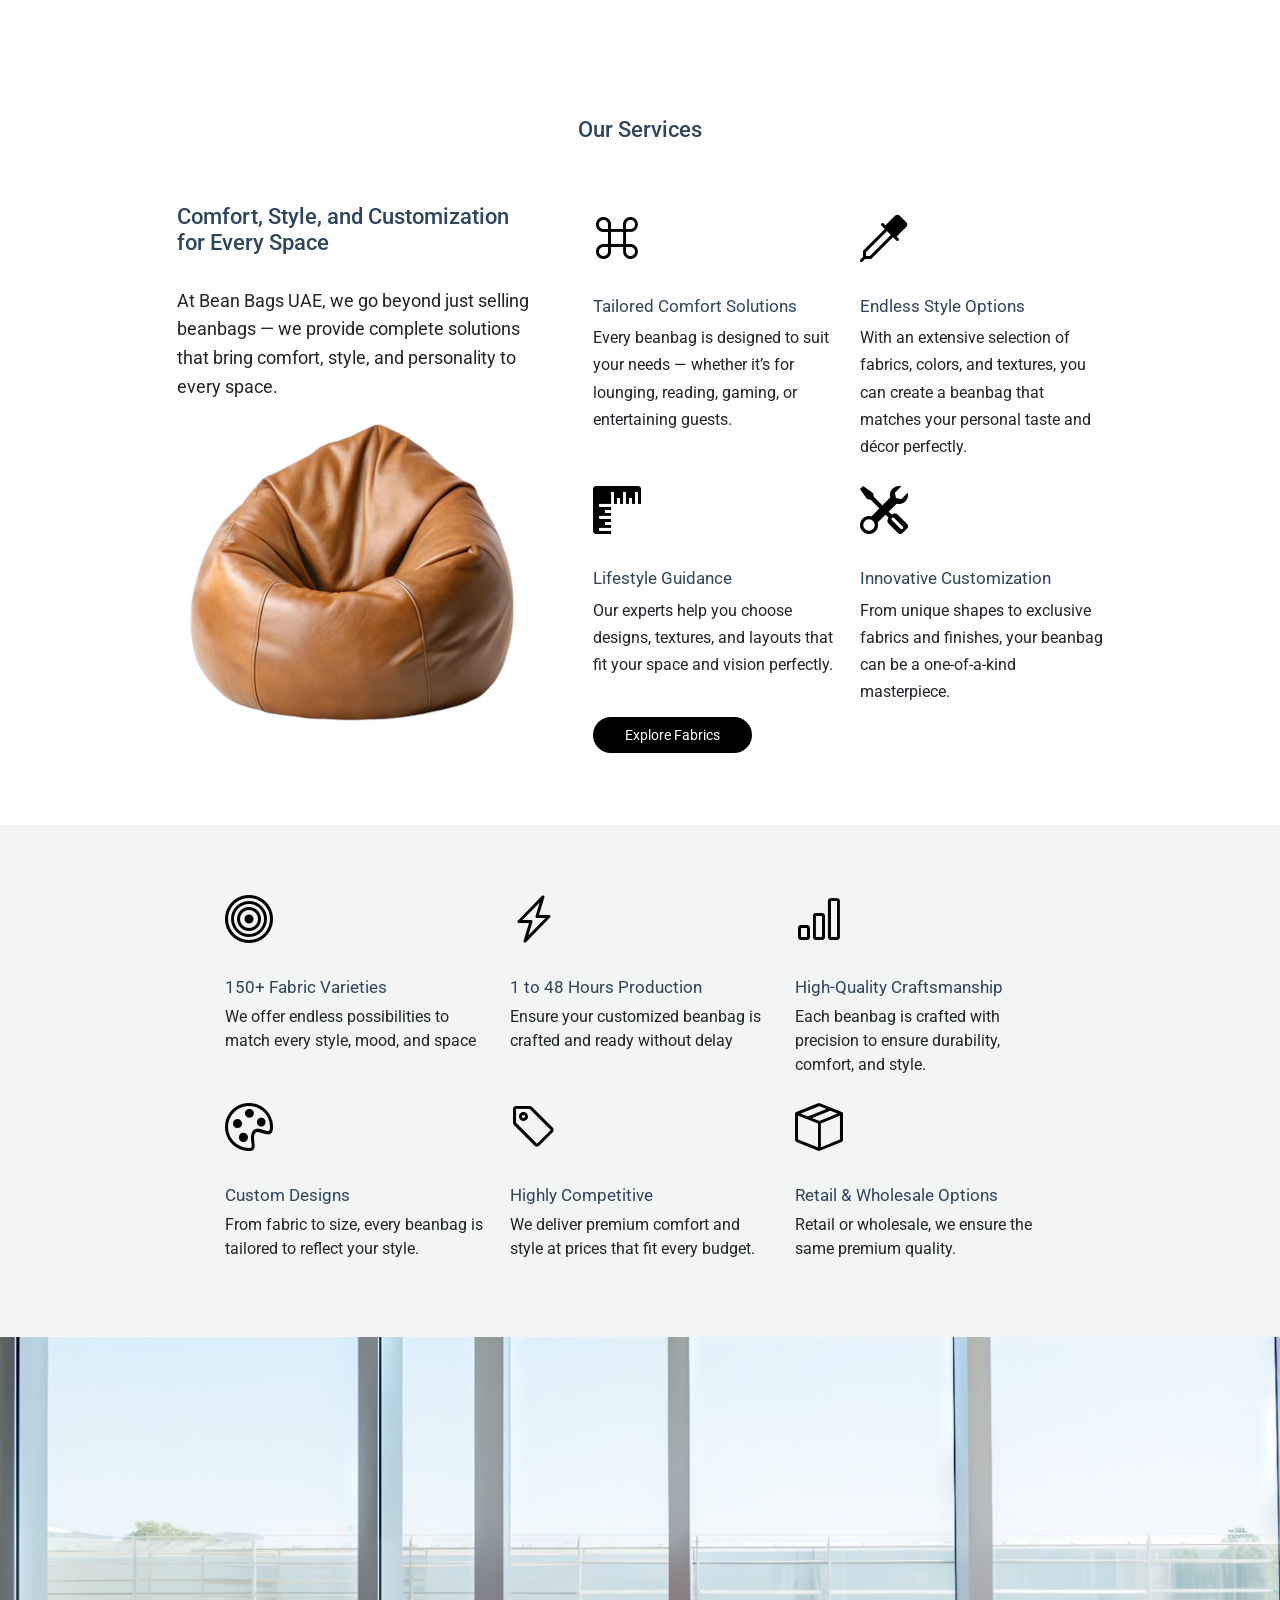
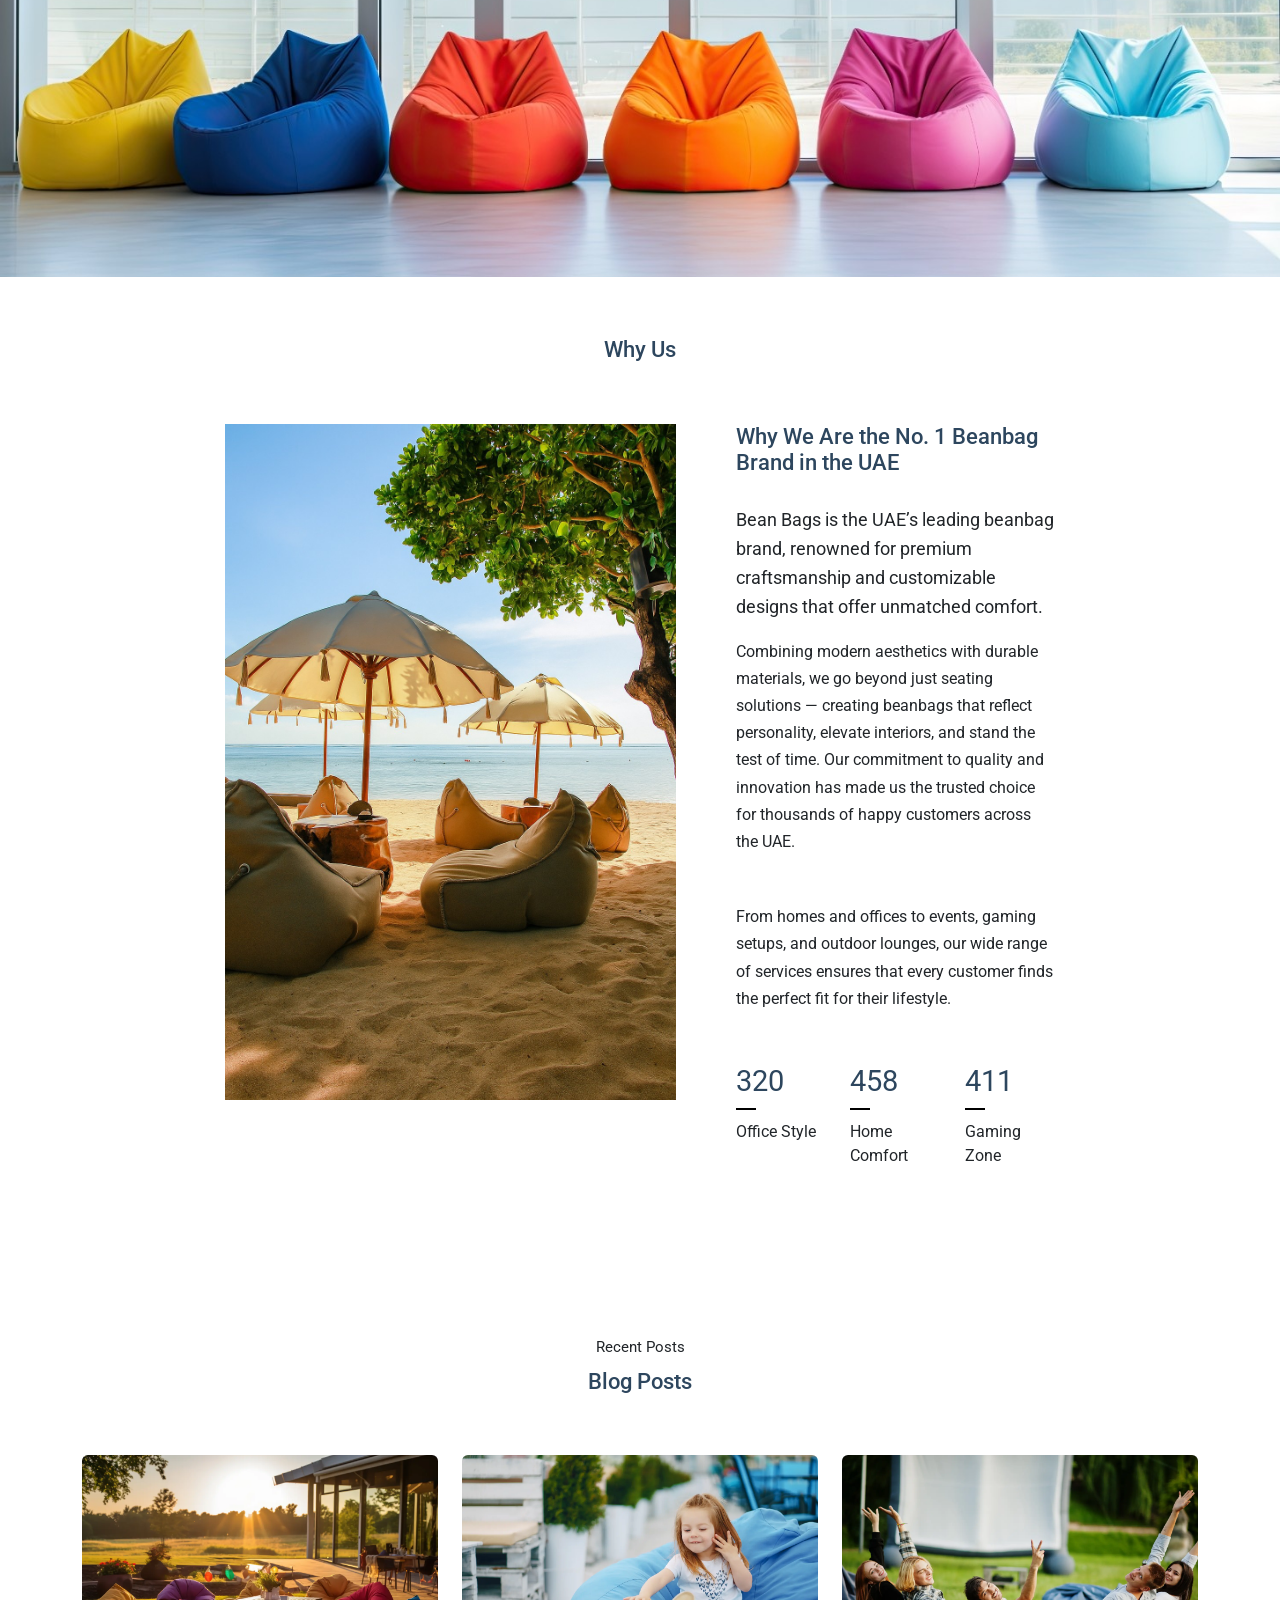
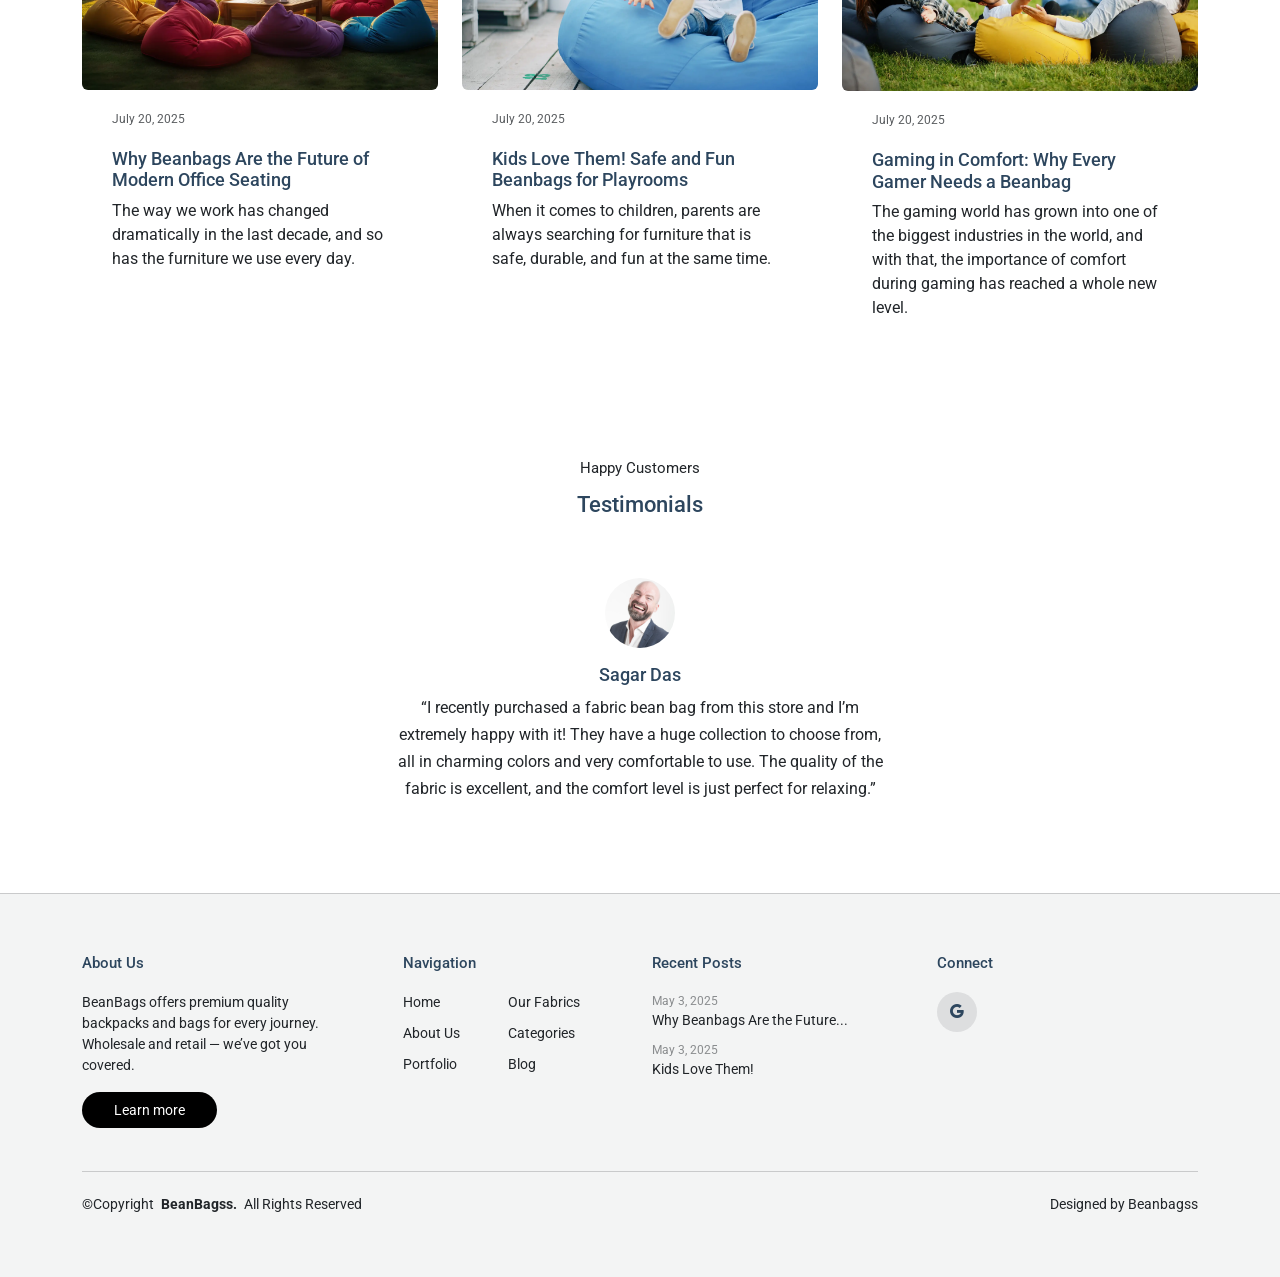
==== commit ccaef512: "image updated" ====
--- a/index.html
+++ b/index.html
@@ -507,7 +507,7 @@
 
           <div class="col-lg-5">
             <div class="images-overlap">
-              <img src="assets/img/img52.png" alt="student" class="img-fluid img-1" data-aos="fade-up">
+              <img src="assets/img/img5.jpeg" alt="student" class="img-fluid img-1" data-aos="fade-up">
             </div>
           </div>
 
